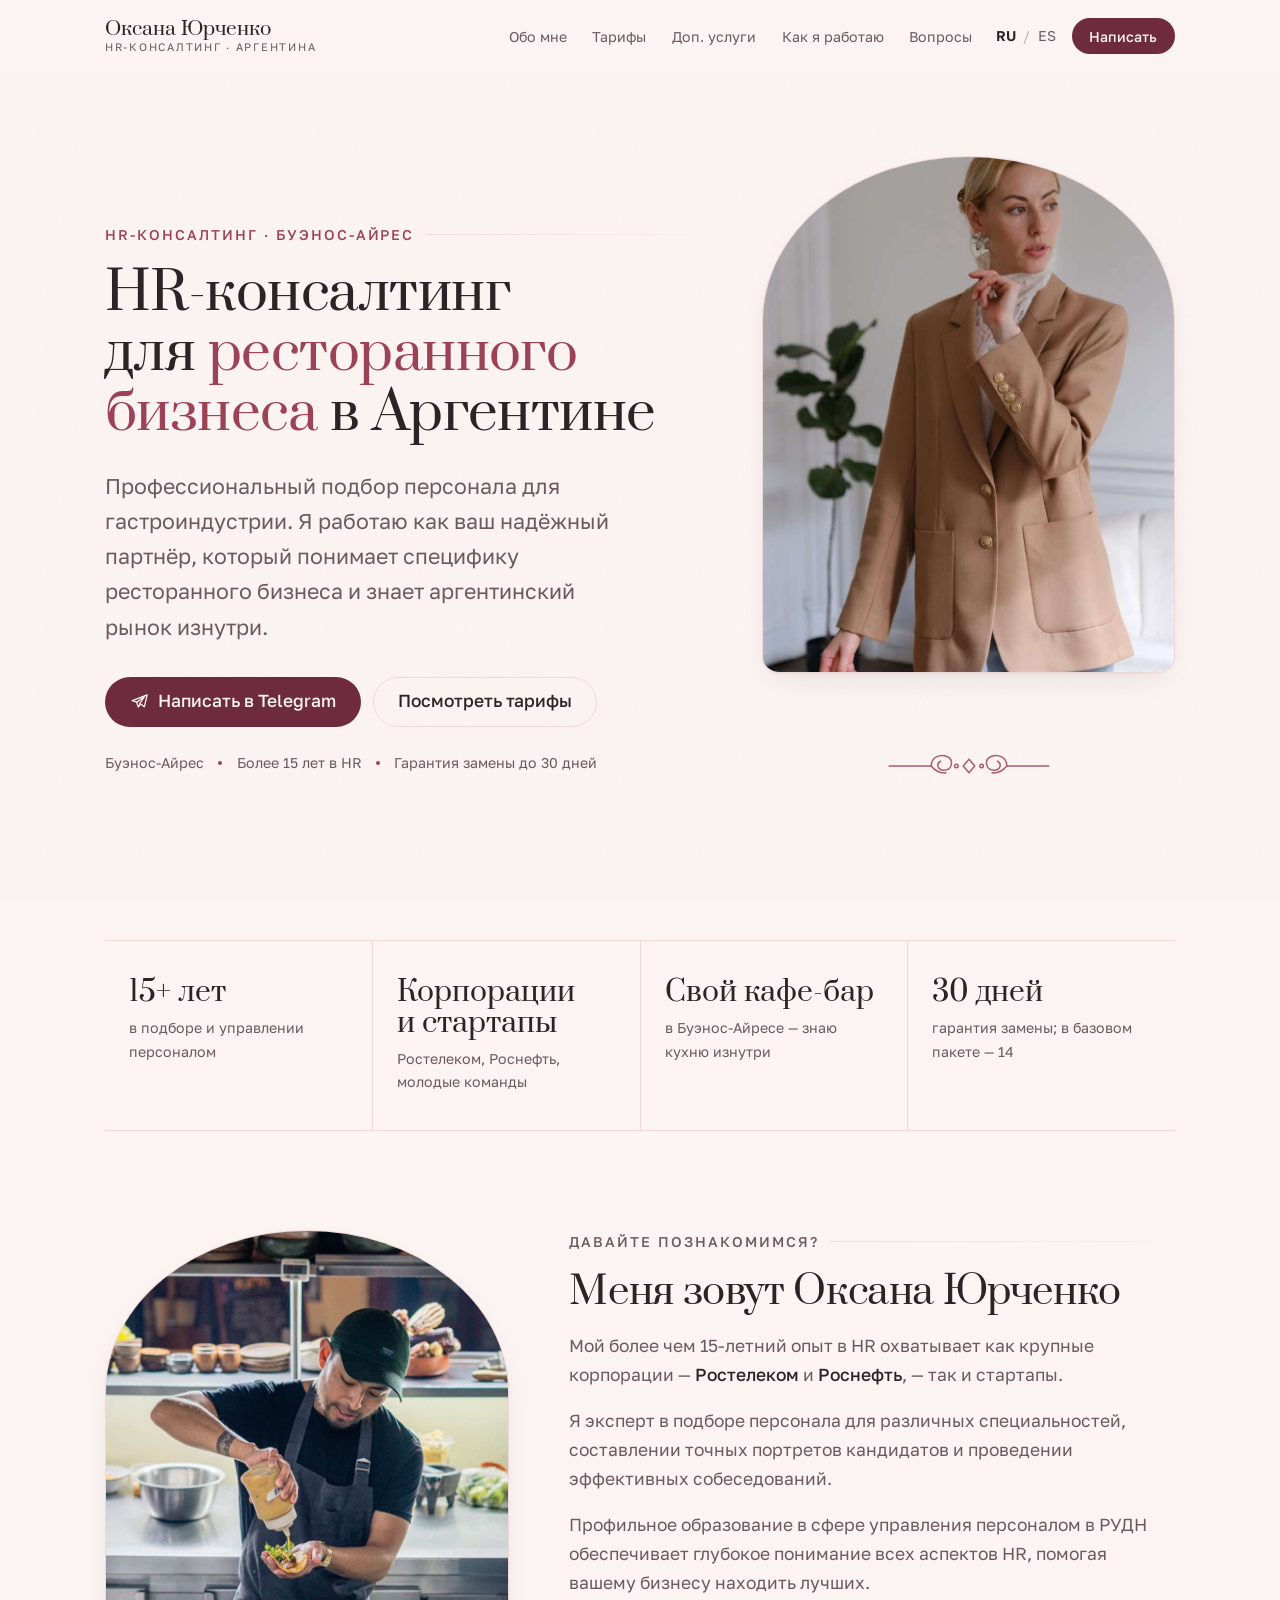
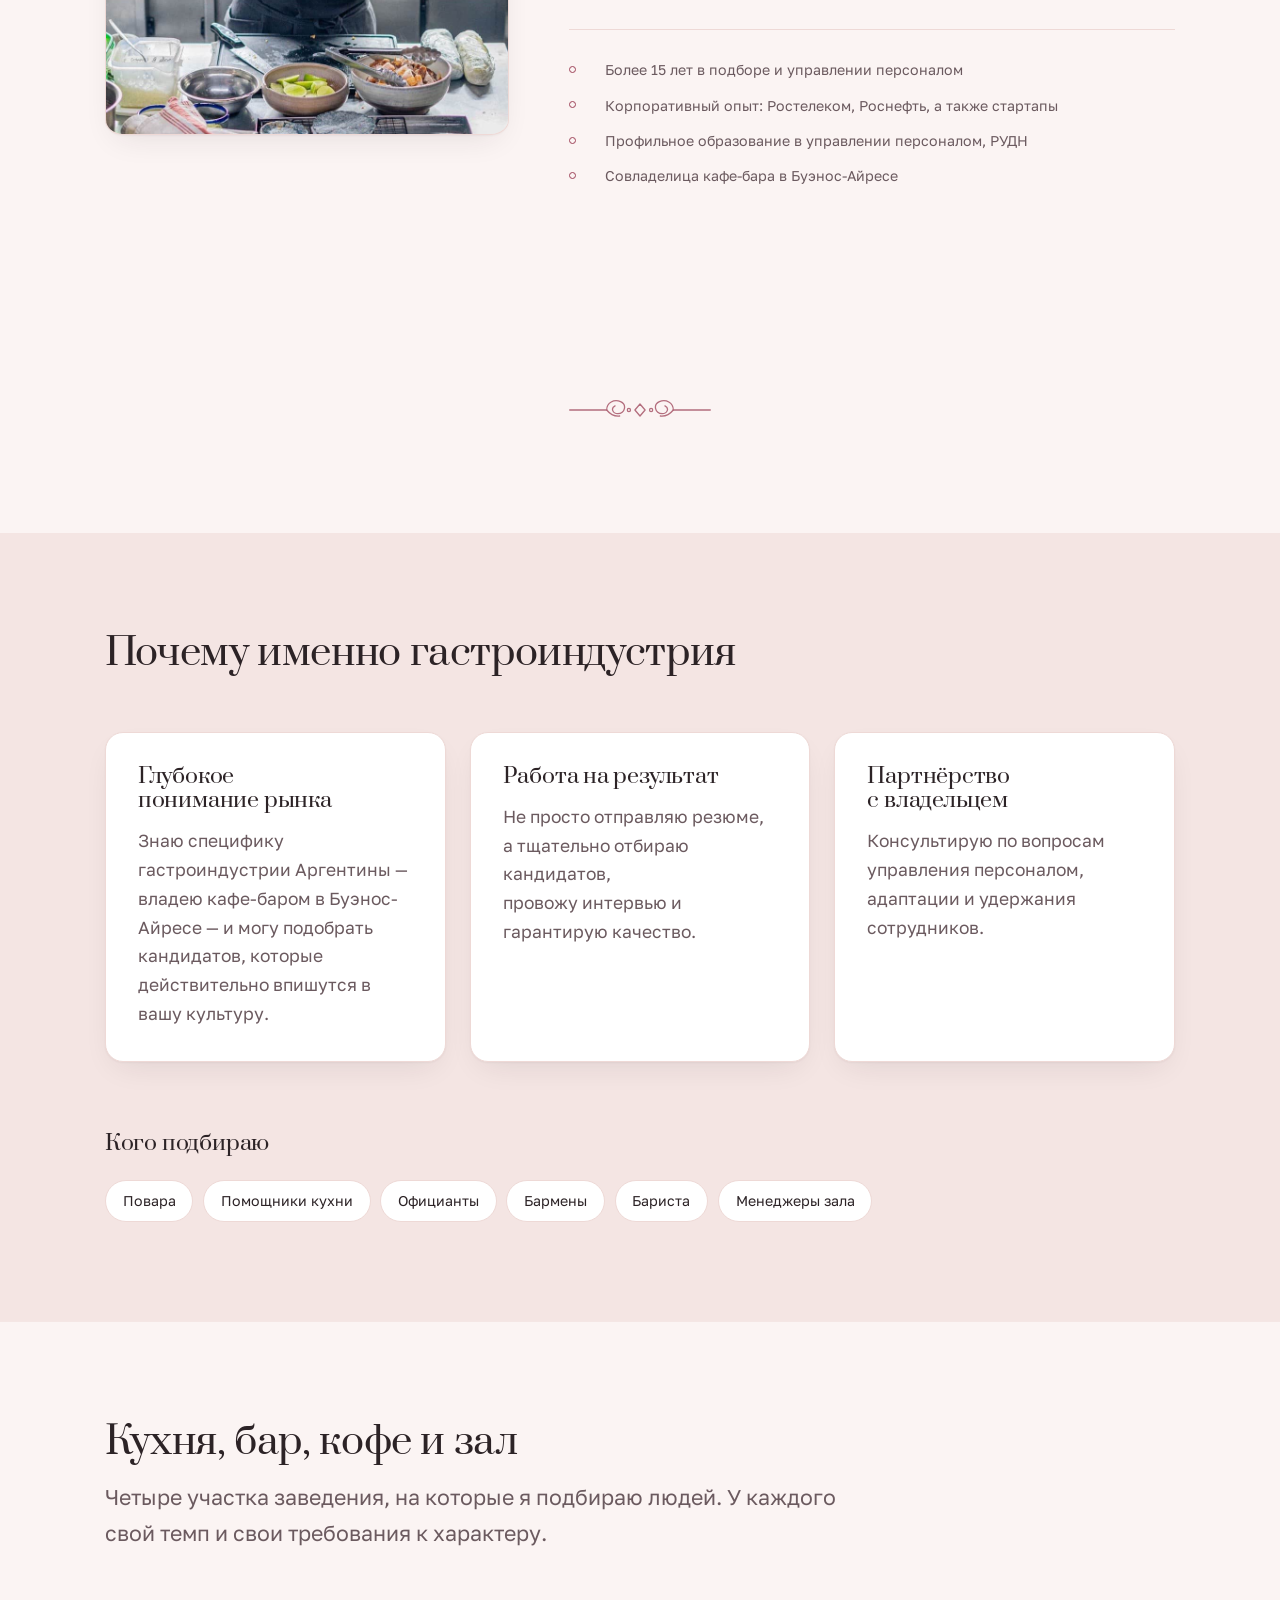
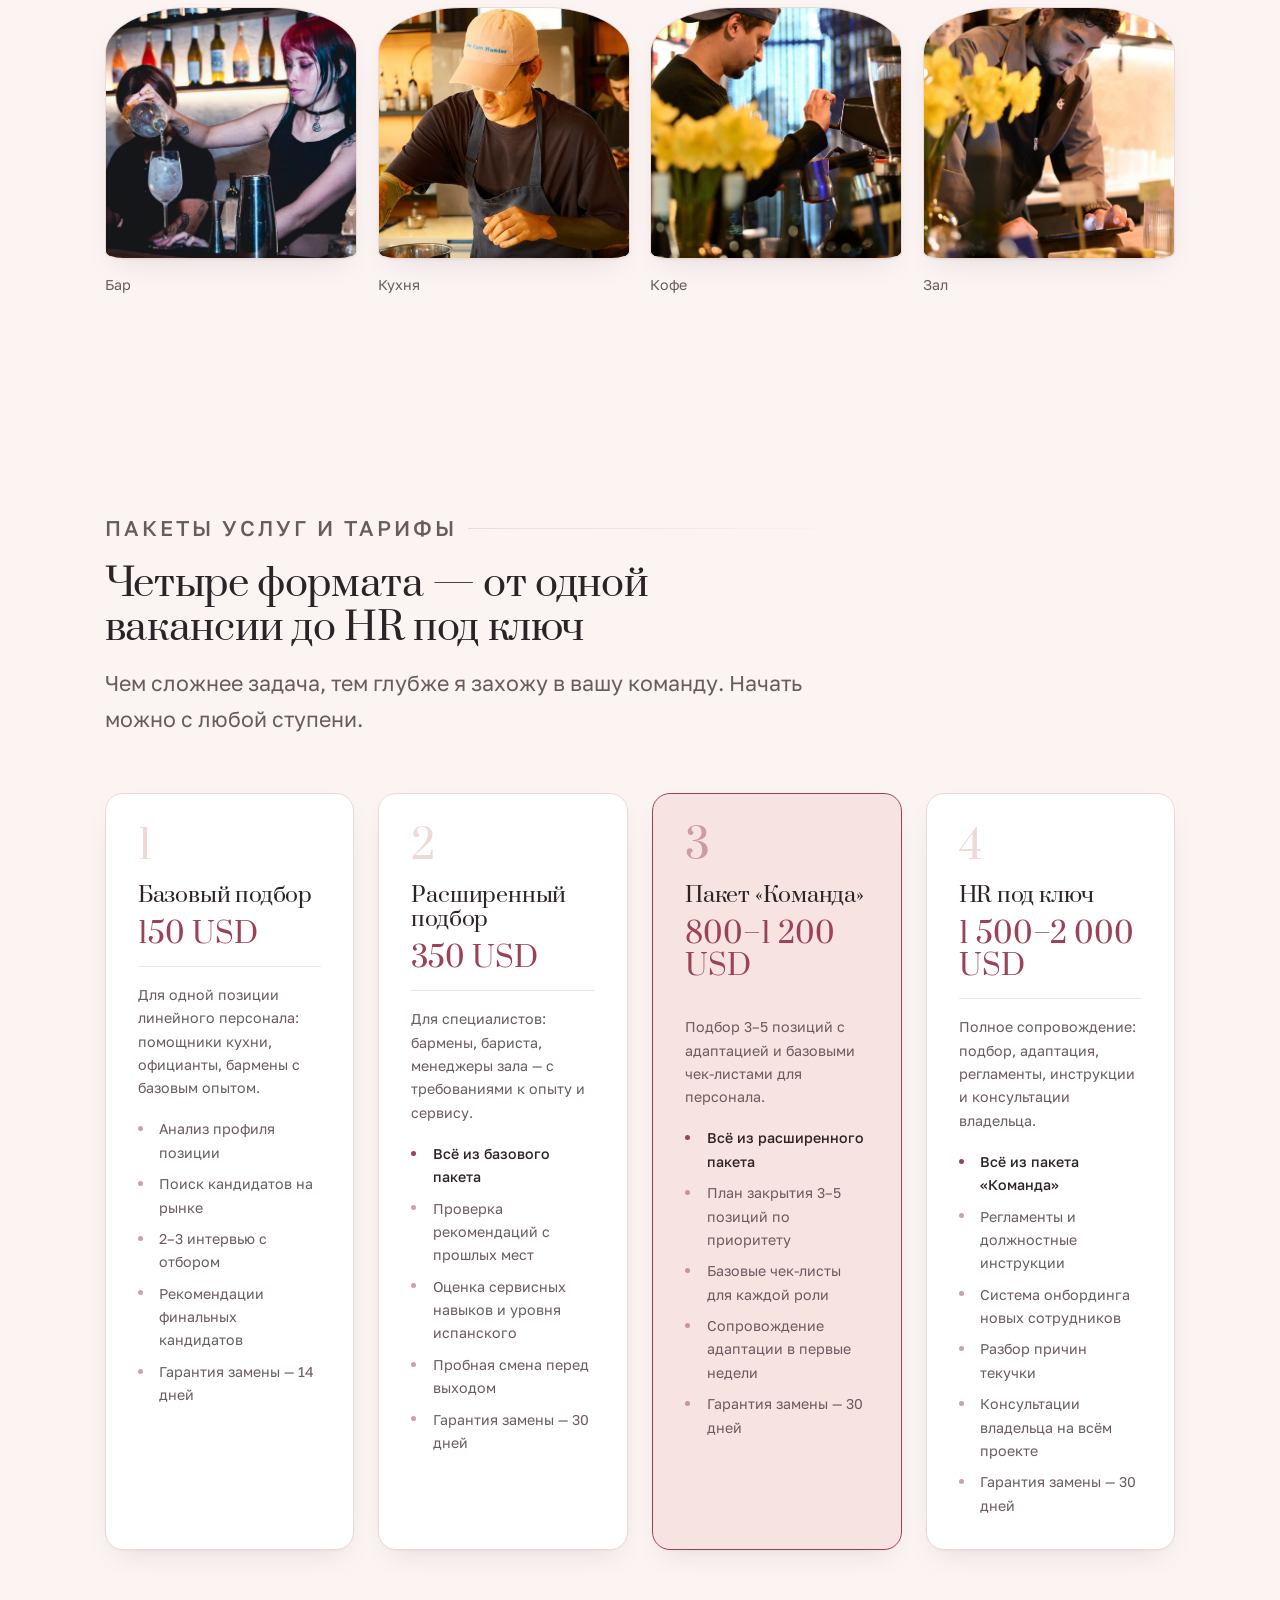
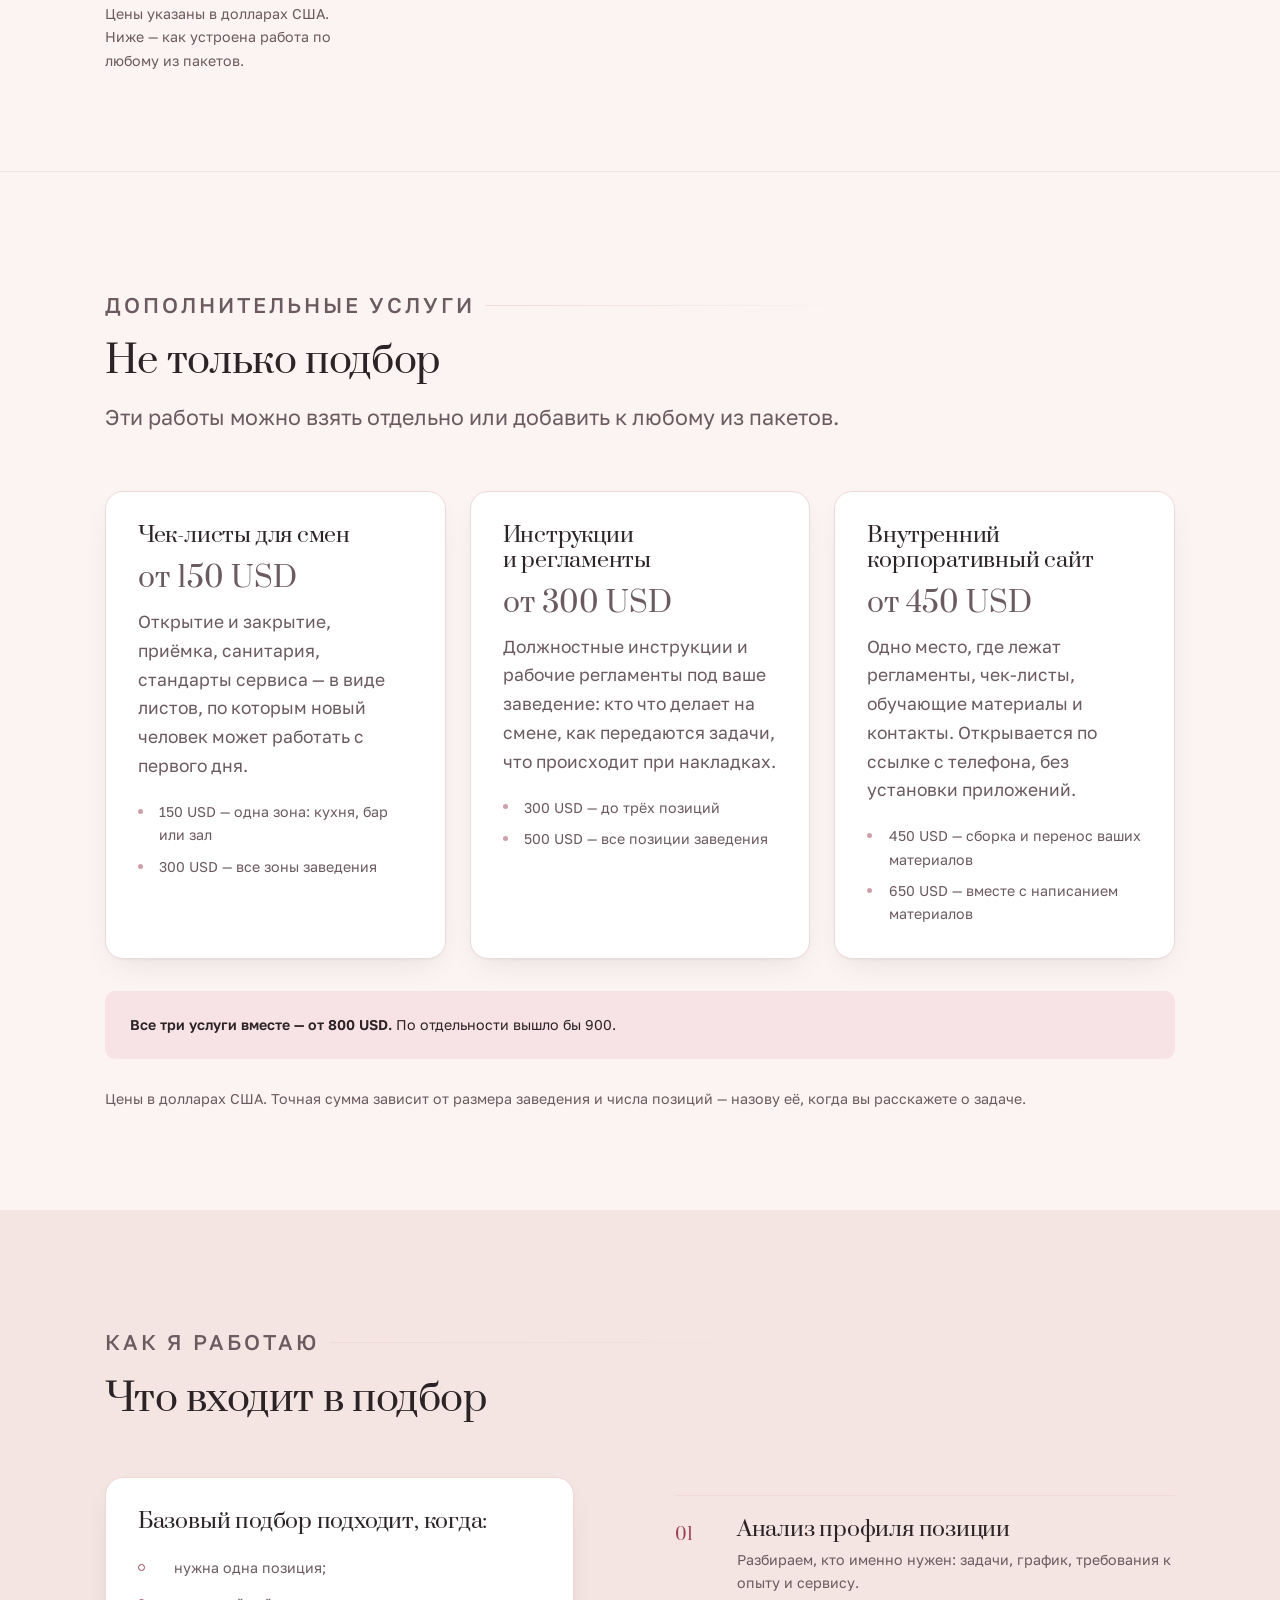
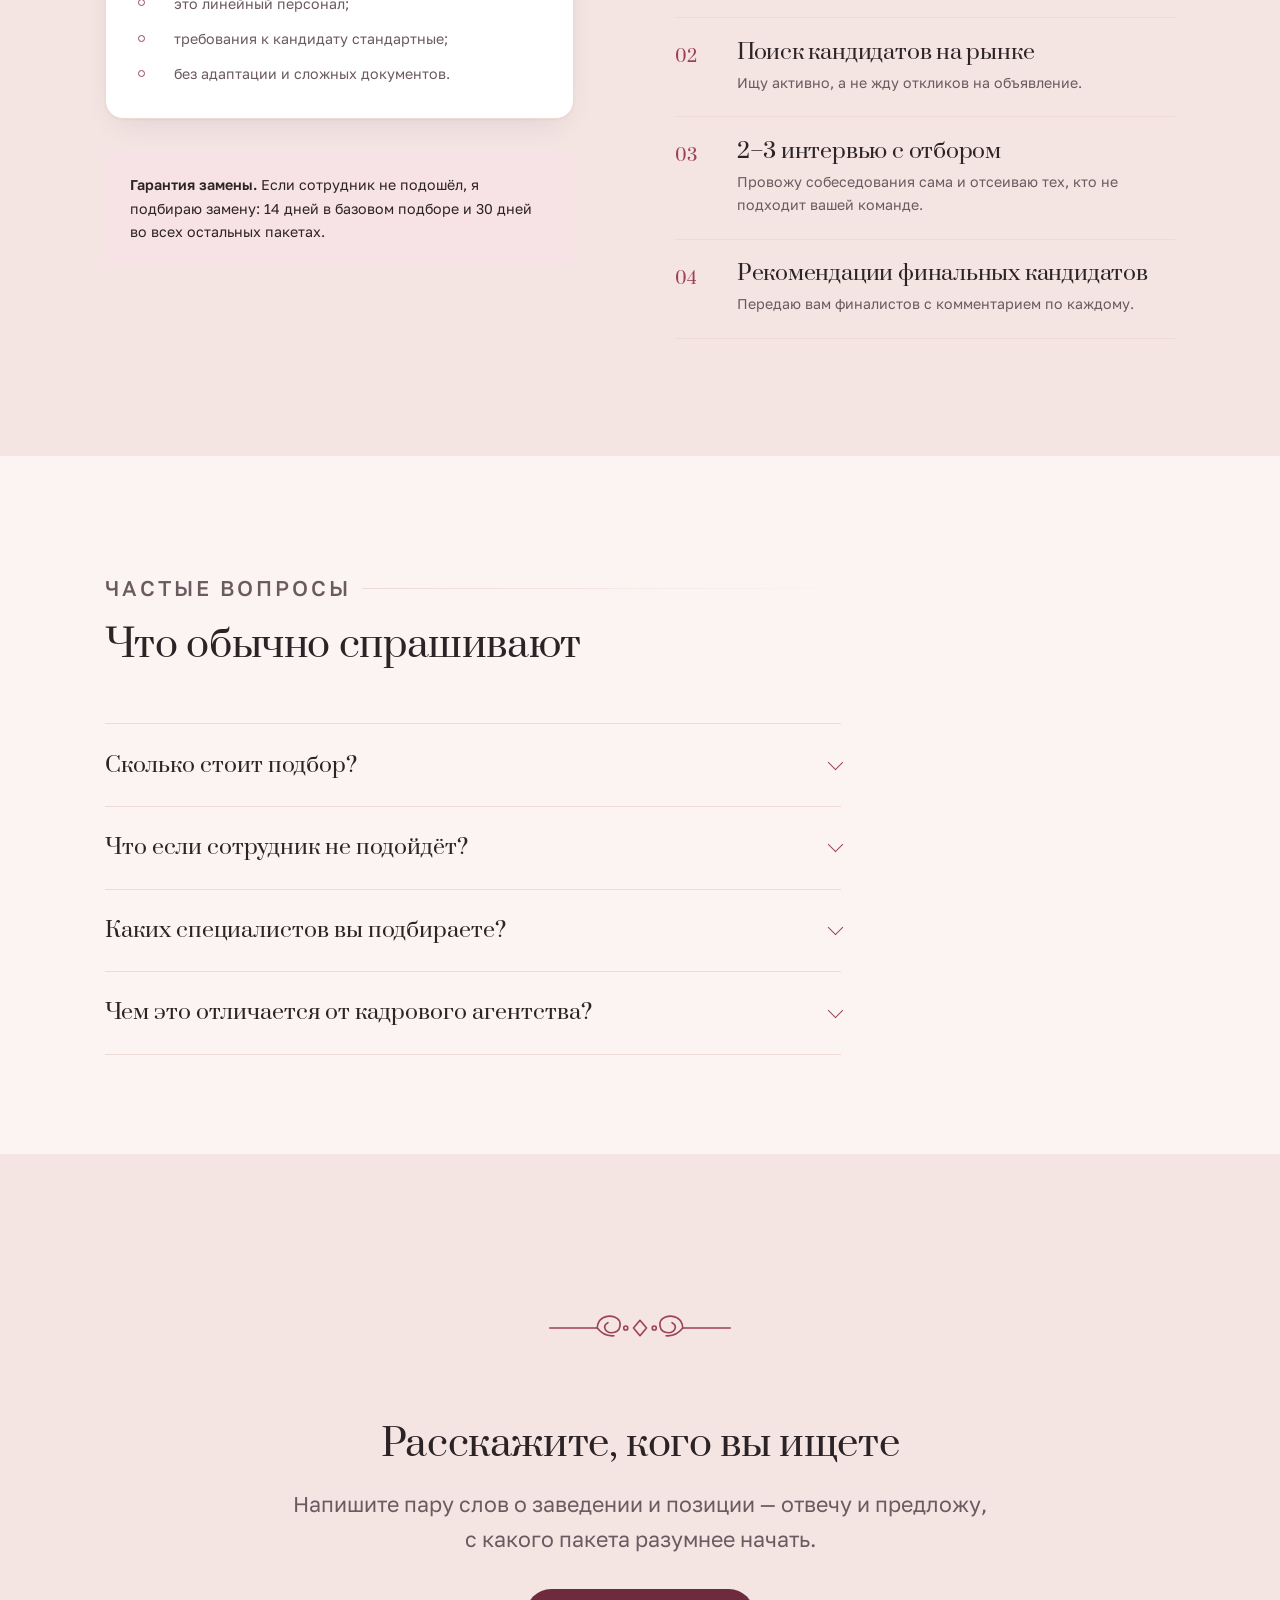
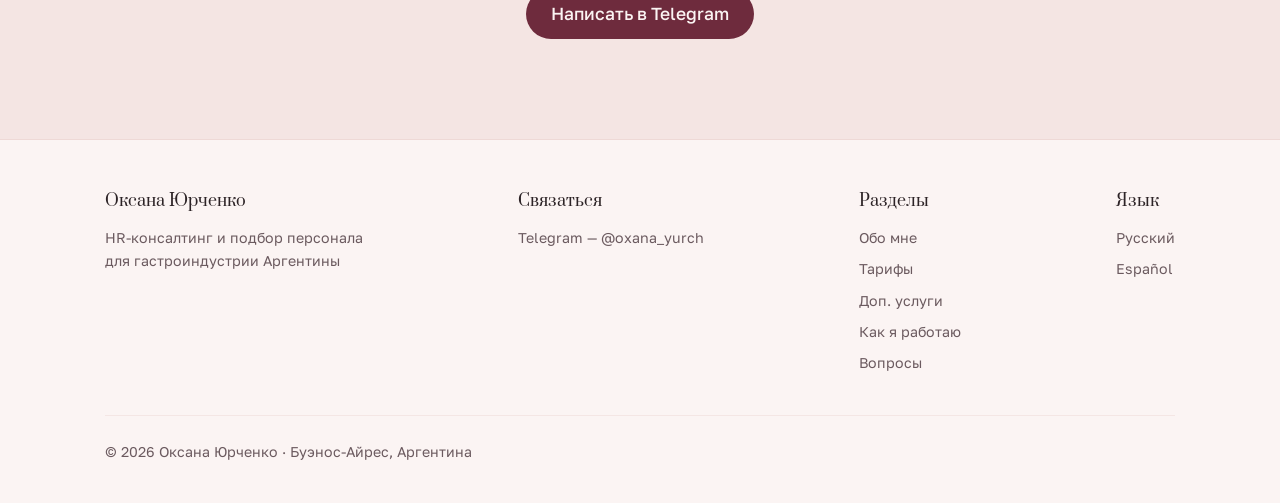
==== index.html @ 33584697 "Назначить цены на доп. услуги и развести сроки гарантии Цены на дополнительные услуги предложены по " ====
<!doctype html>
<html lang="ru">
<head>
<meta charset="utf-8">
<meta name="viewport" content="width=device-width, initial-scale=1">
<title>Оксана Юрченко — HR-консалтинг для ресторанного бизнеса в Аргентине</title>
<meta name="description" content="Подбор поваров, барменов, бариста, официантов и менеджеров зала для баров, кофеен и ресторанов Аргентины. Более 15 лет в HR, гарантия замены до 30 дней.">

<!--
  Единственный канал связи на странице — Telegram @oxana_yurch.
  Если появится WhatsApp или почта, добавлять их нужно в оба файла:
  index.html и es/index.html.
-->

<link rel="canonical" href="https://oxana-arg.github.io/sitebar/">
<link rel="alternate" hreflang="ru" href="https://oxana-arg.github.io/sitebar/">
<link rel="alternate" hreflang="es" href="https://oxana-arg.github.io/sitebar/es/">
<link rel="alternate" hreflang="x-default" href="https://oxana-arg.github.io/sitebar/">

<meta property="og:type" content="website">
<meta property="og:locale" content="ru_RU">
<meta property="og:title" content="Оксана Юрченко — HR-консалтинг для ресторанного бизнеса в Аргентине">
<meta property="og:description" content="Подбор персонала для баров, кофеен и ресторанов Аргентины. Более 15 лет в HR, гарантия замены до 30 дней.">
<meta property="og:url" content="https://oxana-arg.github.io/sitebar/">
<meta property="og:image" content="https://oxana-arg.github.io/sitebar/assets/img/og-cover.svg">
<meta name="twitter:card" content="summary_large_image">

<link rel="icon" href="assets/img/favicon.svg" type="image/svg+xml">
<link rel="preload" href="assets/fonts/prata-cyrillic.woff2" as="font" type="font/woff2" crossorigin>
<link rel="preload" href="assets/fonts/golos-text-cyrillic.woff2" as="font" type="font/woff2" crossorigin>
<link rel="stylesheet" href="assets/css/styles.css">

<script type="application/ld+json">
{
  "@context": "https://schema.org",
  "@type": "ProfessionalService",
  "name": "Оксана Юрченко — HR-консалтинг для гастроиндустрии",
  "description": "Подбор персонала и HR-консалтинг для баров, кофеен и ресторанов в Аргентине.",
  "areaServed": "AR",
  "url": "https://oxana-arg.github.io/sitebar/",
  "founder": {
    "@type": "Person",
    "name": "Оксана Юрченко",
    "jobTitle": "HR-консультант, рекрутер в гастроиндустрии",
    "alumniOf": "Российский университет дружбы народов (РУДН)"
  }
}
</script>
</head>
<body>

<a class="skip-link" href="#main">К содержимому</a>

<!-- Фирменный росчерк в духе филетеадо портеньо: рисуется один раз, дальше повторяется через <use>. -->
<svg width="0" height="0" style="position:absolute" aria-hidden="true" focusable="false">
  <symbol id="orn" viewBox="0 0 160 34">
    <g id="orn-half">
      <path d="M4 17h40"/>
      <path d="M44 17c0-8 8-12 15-9s5 13-3 13c-5.5 0-8-6-3-8.5"/>
      <path d="M44 17c4 5 9 7 14 6.5"/>
      <circle class="orn__dot" cx="68" cy="17" r="1.7"/>
    </g>
    <path d="M80 10.5 85.5 17 80 23.5 74.5 17Z"/>
    <use href="#orn-half" transform="translate(160,0) scale(-1,1)"/>
  </symbol>
</svg>

<header class="header" id="top">
  <div class="wrap header__inner">
    <a class="brand" href="#top">
      <span class="brand__name">Оксана Юрченко</span>
      <span class="brand__role">HR-консалтинг · Аргентина</span>
    </a>

    <nav class="nav" id="nav" aria-label="Основная навигация">
      <ul>
        <li><a href="#about">Обо мне</a></li>
        <li><a href="#pricing">Тарифы</a></li>
        <li><a href="#extras">Доп. услуги</a></li>
        <li><a href="#process">Как я работаю</a></li>
        <li><a href="#faq">Вопросы</a></li>
      </ul>
    </nav>

    <div class="header__aside">
      <p class="lang">
        <span aria-current="true">RU</span>
        <span class="lang__sep" aria-hidden="true">/</span>
        <a href="es/" hreflang="es" lang="es">ES</a>
      </p>
      <a class="btn btn--primary btn--small" href="#contact">Написать</a>
      <button class="burger" type="button" id="burger" aria-expanded="false" aria-controls="nav">
        <span></span><span></span><span></span>
        <span class="visually-hidden">Меню</span>
      </button>
    </div>
  </div>
</header>

<main id="main">

  <!-- ------------------------------------------------------ Первый экран -->
  <section class="hero">
    <div class="wrap hero__grid">
      <div class="hero__text">
        <p class="eyebrow">HR-консалтинг · Буэнос-Айрес</p>
        <h1 class="hero__title">HR-консалтинг для <em>ресторанного бизнеса</em> в Аргентине</h1>
        <p class="hero__lede">
          Профессиональный подбор персонала для гастроиндустрии. Я работаю как ваш надёжный
          партнёр, который понимает специфику ресторанного бизнеса и знает аргентинский
          рынок изнутри.
        </p>
        <div class="btn-row">
          <a class="btn btn--primary" href="https://t.me/oxana_yurch">
            <svg viewBox="0 0 24 24" fill="none" stroke="currentColor" stroke-width="1.6" stroke-linecap="round" stroke-linejoin="round" aria-hidden="true">
              <path d="M21.5 3.5 2.8 10.9l5.6 1.9 2 6 2.9-3.7 4.6 3.4 3.6-15Z"/>
              <path d="m8.4 12.8 10-7.6-6.6 9.9"/>
            </svg>
            Написать в Telegram
          </a>
          <a class="btn btn--outline" href="#pricing">Посмотреть тарифы</a>
        </div>
        <p class="hero__note">
          <span>Буэнос-Айрес</span>
          <span class="dot" aria-hidden="true"></span>
          <span>Более 15 лет в HR</span>
          <span class="dot" aria-hidden="true"></span>
          <span>Гарантия замены до 30 дней</span>
        </p>
      </div>

      <div class="hero__figure">
        <figure class="arch">
          <img src="assets/img/oksana.jpg" data-fallback="assets/img/oksana.svg"
               width="900" height="1125" loading="eager"
               alt="Оксана Юрченко в бежевом жакете">
        </figure>
        <svg class="orn hero__orn" aria-hidden="true" focusable="false"><use href="#orn"/></svg>
      </div>
    </div>
  </section>

  <!-- ------------------------------------------------------------- Факты -->
  <div class="wrap">
    <ul class="facts reveal">
      <li class="fact">
        <p class="fact__value">15+ лет</p>
        <p class="fact__label">в подборе и управлении персоналом</p>
      </li>
      <li class="fact">
        <p class="fact__value">Корпорации<br>и стартапы</p>
        <p class="fact__label">Ростелеком, Роснефть, молодые команды</p>
      </li>
      <li class="fact">
        <p class="fact__value">Свой кафе-бар</p>
        <p class="fact__label">в Буэнос-Айресе — знаю кухню изнутри</p>
      </li>
      <li class="fact">
        <p class="fact__value">30 дней</p>
        <p class="fact__label">гарантия замены; в базовом пакете — 14</p>
      </li>
    </ul>
  </div>

  <!-- -------------------------------------------------------- Знакомство -->
  <section class="section" id="about">
    <div class="wrap about__grid">
      <div class="about__figure reveal">
        <figure class="arch">
          <img src="assets/img/kitchen-plating.jpg" data-fallback="assets/img/kitchen-plating.svg"
               width="900" height="1125" loading="lazy"
               alt="Повар собирает блюдо на кухне">
        </figure>
      </div>

      <div class="about__text reveal">
        <p class="eyebrow">Давайте познакомимся?</p>
        <h2>Меня зовут Оксана Юрченко</h2>
        <p>
          Мой более чем 15-летний опыт в HR охватывает как крупные корпорации —
          <strong>Ростелеком</strong> и <strong>Роснефть</strong>, — так и стартапы.
        </p>
        <p>
          Я эксперт в подборе персонала для различных специальностей, составлении точных
          портретов кандидатов и проведении эффективных собеседований.
        </p>
        <p>
          Профильное образование в сфере управления персоналом в РУДН обеспечивает глубокое
          понимание всех аспектов HR, помогая вашему бизнесу находить лучших.
        </p>

        <ul class="credentials">
          <li><span>Более 15 лет в подборе и управлении персоналом</span></li>
          <li><span>Корпоративный опыт: Ростелеком, Роснефть, а также стартапы</span></li>
          <li><span>Профильное образование в управлении персоналом, РУДН</span></li>
          <li><span>Совладелица кафе-бара в Буэнос-Айресе</span></li>
        </ul>
      </div>
    </div>
  </section>

  <div class="divider" aria-hidden="true">
    <svg class="orn"><use href="#orn"/></svg>
  </div>

  <!-- ------------------------------------------ Почему гастроиндустрия -->
  <section class="section section--tinted" id="why">
    <div class="wrap">
      <div class="section__head reveal">
        <h2>Почему именно гастроиндустрия</h2>
      </div>

      <div class="cards reveal">
        <article class="card">
          <h3>Глубокое понимание рынка</h3>
          <p>
            Знаю специфику гастроиндустрии Аргентины — владею кафе-баром в Буэнос-Айресе —
            и могу подобрать кандидатов, которые действительно впишутся в вашу культуру.
          </p>
        </article>

        <article class="card">
          <h3>Работа на результат</h3>
          <p>
            Не просто отправляю резюме, а тщательно отбираю кандидатов, провожу интервью
            и гарантирую качество.
          </p>
        </article>

        <article class="card">
          <h3>Партнёрство с владельцем</h3>
          <p>
            Консультирую по вопросам управления персоналом, адаптации и удержания
            сотрудников.
          </p>
        </article>
      </div>

      <div class="section__head reveal" style="margin-top: clamp(3rem, 2rem + 3vw, 4.5rem); margin-bottom: 1.5rem;">
        <h3>Кого подбираю</h3>
      </div>
      <ul class="tags reveal">
        <li>Повара</li>
        <li>Помощники кухни</li>
        <li>Официанты</li>
        <li>Бармены</li>
        <li>Бариста</li>
        <li>Менеджеры зала</li>
      </ul>
    </div>
  </section>

  <!-- --------------------------------------------------------- Фотополоса -->
  <section class="section section--bordered">
    <div class="wrap">
      <div class="section__head reveal">
        <h2>Кухня, бар, кофе и зал</h2>
        <p>Четыре участка заведения, на которые я подбираю людей. У каждого свой темп и свои требования к характеру.</p>
      </div>

      <div class="gallery reveal">
        <figure>
          <div class="arch arch--squat">
            <img src="assets/img/bar-duo.jpg" data-fallback="assets/img/bar-duo.svg"
                 width="1200" height="900" loading="lazy"
                 alt="Двое барменов готовят напиток за стойкой">
          </div>
          <figcaption>Бар</figcaption>
        </figure>
        <figure>
          <div class="arch arch--squat">
            <img src="assets/img/kitchen-line.jpg" data-fallback="assets/img/kitchen-line.svg"
                 width="900" height="1125" loading="lazy"
                 alt="Повар за работой на кухне">
          </div>
          <figcaption>Кухня</figcaption>
        </figure>
        <figure>
          <div class="arch arch--squat">
            <img src="assets/img/bar-duo2.jpg" data-fallback="assets/img/bar-duo2.svg"
                 width="900" height="900" loading="lazy"
                 alt="Бариста взбивает молоко у кофемашины">
          </div>
          <figcaption>Кофе</figcaption>
        </figure>
        <figure>
          <div class="arch arch--squat">
            <img src="assets/img/encargado.jpg" data-fallback="assets/img/encargado.svg"
                 width="900" height="900" loading="lazy"
                 alt="Менеджер зала работает с заказом на планшете">
          </div>
          <figcaption>Зал</figcaption>
        </figure>
      </div>
    </div>
  </section>

  <!-- ------------------------------------------------------------ Тарифы -->
  <section class="section" id="pricing">
    <div class="wrap">
      <div class="section__head reveal">
        <p class="eyebrow">Пакеты услуг и тарифы</p>
        <h2>Четыре формата — от одной вакансии до HR под ключ</h2>
        <p>Чем сложнее задача, тем глубже я захожу в вашу команду. Начать можно с любой ступени.</p>
      </div>

      <div class="tiers reveal">
        <article class="tier">
          <p class="tier__num">1</p>
          <h3 class="tier__name">Базовый подбор</h3>
          <p class="tier__price">150 USD</p>
          <p class="tier__for">
            Для одной позиции линейного персонала: помощники кухни, официанты, бармены
            с базовым опытом.
          </p>
          <ul class="tier__list">
            <li>Анализ профиля позиции</li>
            <li>Поиск кандидатов на рынке</li>
            <li>2–3 интервью с отбором</li>
            <li>Рекомендации финальных кандидатов</li>
            <li>Гарантия замены — 14 дней</li>
          </ul>
        </article>

        <article class="tier">
          <p class="tier__num">2</p>
          <h3 class="tier__name">Расширенный подбор</h3>
          <p class="tier__price">350 USD</p>
          <p class="tier__for">
            Для специалистов: бармены, бариста, менеджеры зала — с требованиями к опыту
            и сервису.
          </p>
          <ul class="tier__list">
            <li class="tier__base">Всё из базового пакета</li>
            <li>Проверка рекомендаций с прошлых мест</li>
            <li>Оценка сервисных навыков и уровня испанского</li>
            <li>Пробная смена перед выходом</li>
            <li>Гарантия замены — 30 дней</li>
          </ul>
        </article>

        <article class="tier tier--featured">
          <p class="tier__num">3</p>
          <h3 class="tier__name">Пакет «Команда»</h3>
          <p class="tier__price">800–1 200 USD</p>
          <p class="tier__for">
            Подбор 3–5 позиций с адаптацией и базовыми чек-листами для персонала.
          </p>
          <ul class="tier__list">
            <li class="tier__base">Всё из расширенного пакета</li>
            <li>План закрытия 3–5 позиций по приоритету</li>
            <li>Базовые чек-листы для каждой роли</li>
            <li>Сопровождение адаптации в первые недели</li>
            <li>Гарантия замены — 30 дней</li>
          </ul>
        </article>

        <article class="tier">
          <p class="tier__num">4</p>
          <h3 class="tier__name">HR под ключ</h3>
          <p class="tier__price">1 500–2 000 USD</p>
          <p class="tier__for">
            Полное сопровождение: подбор, адаптация, регламенты, инструкции и консультации
            владельца.
          </p>
          <ul class="tier__list">
            <li class="tier__base">Всё из пакета «Команда»</li>
            <li>Регламенты и должностные инструкции</li>
            <li>Система онбординга новых сотрудников</li>
            <li>Разбор причин текучки</li>
            <li>Консультации владельца на всём проекте</li>
            <li>Гарантия замены — 30 дней</li>
          </ul>
        </article>

      <p class="tiers-note">
        Цены указаны в долларах США. Ниже — как устроена работа по любому из пакетов.
      </p>
    </div>
  </section>

  <!-- ------------------------------------------------------- Доп. услуги -->
  <section class="section section--bordered" id="extras">
    <div class="wrap">
      <div class="section__head reveal">
        <p class="eyebrow">Дополнительные услуги</p>
        <h2>Не только подбор</h2>
        <p>Эти работы можно взять отдельно или добавить к любому из пакетов.</p>
      </div>

      <div class="cards reveal">
        <article class="card">
          <h3>Чек-листы для смен</h3>
          <p class="tier__price">от 150 USD</p>
          <p>
            Открытие и закрытие, приёмка, санитария, стандарты сервиса — в виде листов,
            по которым новый человек может работать с первого дня.
          </p>
          <ul class="tier__list">
            <li>150 USD — одна зона: кухня, бар или зал</li>
            <li>300 USD — все зоны заведения</li>
          </ul>
        </article>

        <article class="card">
          <h3>Инструкции и регламенты</h3>
          <p class="tier__price">от 300 USD</p>
          <p>
            Должностные инструкции и рабочие регламенты под ваше заведение: кто что
            делает на смене, как передаются задачи, что происходит при накладках.
          </p>
          <ul class="tier__list">
            <li>300 USD — до трёх позиций</li>
            <li>500 USD — все позиции заведения</li>
          </ul>
        </article>

        <article class="card">
          <h3>Внутренний корпоративный сайт</h3>
          <p class="tier__price">от 450 USD</p>
          <p>
            Одно место, где лежат регламенты, чек-листы, обучающие материалы и контакты.
            Открывается по ссылке с телефона, без установки приложений.
          </p>
          <ul class="tier__list">
            <li>450 USD — сборка и перенос ваших материалов</li>
            <li>650 USD — вместе с написанием материалов</li>
          </ul>
        </article>
      </div>

      <p class="guarantee">
        <strong>Все три услуги вместе — от 800 USD.</strong> По отдельности вышло бы 900.
      </p>

      <p class="tiers-note">
        Цены в долларах США. Точная сумма зависит от размера заведения и числа позиций —
        назову её, когда вы расскажете о задаче.
      </p>
    </div>
  </section>

  <!-- ----------------------------------------------------------- Процесс -->
  <section class="section section--tinted" id="process">
    <div class="wrap">
      <div class="section__head reveal">
        <p class="eyebrow">Как я работаю</p>
        <h2>Что входит в подбор</h2>
      </div>

      <div class="process__grid">
        <div class="reveal">
          <article class="card">
            <h3>Базовый подбор подходит, когда:</h3>
            <ul class="credentials" style="margin-top:.5rem; padding-top:0; border-top:0;">
              <li><span>нужна одна позиция;</span></li>
              <li><span>это линейный персонал;</span></li>
              <li><span>требования к кандидату стандартные;</span></li>
              <li><span>без адаптации и сложных документов.</span></li>
            </ul>
          </article>

          <p class="guarantee">
            <strong>Гарантия замены.</strong> Если сотрудник не подошёл, я подбираю
            замену: 14 дней в базовом подборе и 30 дней во всех остальных пакетах.
          </p>
        </div>

        <ol class="steps reveal">
          <li class="step">
            <div>
              <h3>Анализ профиля позиции</h3>
              <p>Разбираем, кто именно нужен: задачи, график, требования к опыту и сервису.</p>
            </div>
          </li>
          <li class="step">
            <div>
              <h3>Поиск кандидатов на рынке</h3>
              <p>Ищу активно, а не жду откликов на объявление.</p>
            </div>
          </li>
          <li class="step">
            <div>
              <h3>2–3 интервью с отбором</h3>
              <p>Провожу собеседования сама и отсеиваю тех, кто не подходит вашей команде.</p>
            </div>
          </li>
          <li class="step">
            <div>
              <h3>Рекомендации финальных кандидатов</h3>
              <p>Передаю вам финалистов с комментарием по каждому.</p>
            </div>
          </li>
        </ol>
      </div>
    </div>
  </section>

  <!-- -------------------------------------------------------------- FAQ -->
  <section class="section" id="faq">
    <div class="wrap">
      <div class="section__head reveal">
        <p class="eyebrow">Частые вопросы</p>
        <h2>Что обычно спрашивают</h2>
      </div>

      <div class="faq reveal">
        <details>
          <summary>Сколько стоит подбор?</summary>
          <p>
            От 150 USD за одну линейную позицию до 1 500–2 000 USD за HR под ключ.
            Все четыре пакета с ценами — в разделе «Тарифы».
          </p>
        </details>
        <details>
          <summary>Что если сотрудник не подойдёт?</summary>
          <p>
            Действует гарантия замены: 14 дней в базовом подборе и 30 дней в остальных
            пакетах. В эти сроки я подбираю другого кандидата.
          </p>
        </details>
        <details>
          <summary>Каких специалистов вы подбираете?</summary>
          <p>
            Поваров, помощников кухни, официантов, барменов, бариста и менеджеров зала —
            от линейных позиций с базовым опытом до специалистов с требованиями к сервису.
          </p>
        </details>
        <details>
          <summary>Чем это отличается от кадрового агентства?</summary>
          <p>
            Я не пересылаю резюме потоком. Сама провожу интервью, отбираю кандидатов под
            культуру конкретного заведения и остаюсь на связи с владельцем по вопросам
            адаптации и удержания сотрудников.
          </p>
        </details>
      </div>
    </div>
  </section>

  <!-- --------------------------------------------------- Финальный призыв -->
  <section class="section section--tinted" id="contact">
    <div class="wrap">
      <div class="cta__box reveal">
        <svg class="orn orn--lg" aria-hidden="true" focusable="false"><use href="#orn"/></svg>
        <h2>Расскажите, кого вы ищете</h2>
        <p>
          Напишите пару слов о заведении и позиции — отвечу и предложу, с какого пакета
          разумнее начать.
        </p>
        <div class="btn-row">
          <a class="btn btn--primary" href="https://t.me/oxana_yurch">Написать в Telegram</a>
        </div>
      </div>
    </div>
  </section>

</main>

<footer class="footer">
  <div class="wrap">
    <div class="footer__grid">
      <div>
        <p class="footer__title">Оксана Юрченко</p>
        <p>HR-консалтинг и подбор персонала<br>для гастроиндустрии Аргентины</p>
      </div>

      <div>
        <p class="footer__title">Связаться</p>
        <ul>
          <li><a href="https://t.me/oxana_yurch">Telegram — @oxana_yurch</a></li>
        </ul>
      </div>

      <div>
        <p class="footer__title">Разделы</p>
        <ul>
          <li><a href="#about">Обо мне</a></li>
          <li><a href="#pricing">Тарифы</a></li>
          <li><a href="#extras">Доп. услуги</a></li>
          <li><a href="#process">Как я работаю</a></li>
          <li><a href="#faq">Вопросы</a></li>
        </ul>
      </div>

      <div>
        <p class="footer__title">Язык</p>
        <ul>
          <li><span>Русский</span></li>
          <li><a href="es/" hreflang="es" lang="es">Español</a></li>
        </ul>
      </div>
    </div>

    <p class="footer__legal">
      © <span data-year>2026</span> Оксана Юрченко · Буэнос-Айрес, Аргентина
    </p>
  </div>
</footer>

<script src="assets/js/main.js" defer></script>
</body>
</html>
---- assets/css/styles.css ----
/* ==========================================================================
   Оксана Юрченко — HR-консалтинг для гастроиндустрии
   Дизайн-система: пудрово-винная пастель, арочные рамки, филетеадо-росчерк.

   Все цвета — в CSS-переменных ниже. Чтобы поменять оттенок, достаточно
   исправить одно значение: оно подхватится по всей странице.
   ========================================================================== */

/* --------------------------------------------------------------------------
   0. Шрифты — лежат в репозитории, внешних запросов нет.
      Prata и Golos Text распространяются по SIL Open Font License 1.1,
      тексты лицензий — в assets/fonts/. Golos Text вариативный: один файл
      на все начертания от 400 до 600.
   -------------------------------------------------------------------------- */

@font-face {
  font-family: 'Golos Text'; font-style: normal; font-weight: 400 600; font-display: swap;
  src: url('../fonts/golos-text-latin.woff2') format('woff2');
  unicode-range: U+0000-00FF, U+0131, U+0152-0153, U+02BB-02BC, U+02C6, U+02DA, U+02DC, U+0304, U+0308, U+0329, U+2000-206F, U+20AC, U+2122, U+2191, U+2193, U+2212, U+2215, U+FEFF, U+FFFD;
}
@font-face {
  font-family: 'Golos Text'; font-style: normal; font-weight: 400 600; font-display: swap;
  src: url('../fonts/golos-text-latin-ext.woff2') format('woff2');
  unicode-range: U+0100-02BA, U+02BD-02C5, U+02C7-02CC, U+02CE-02D7, U+02DD-02FF, U+0304, U+0308, U+0329, U+1D00-1DBF, U+1E00-1E9F, U+1EF2-1EFF, U+2020, U+20A0-20AB, U+20AD-20C0, U+2113, U+2C60-2C7F, U+A720-A7FF;
}
@font-face {
  font-family: 'Golos Text'; font-style: normal; font-weight: 400 600; font-display: swap;
  src: url('../fonts/golos-text-cyrillic.woff2') format('woff2');
  unicode-range: U+0301, U+0400-045F, U+0490-0491, U+04B0-04B1, U+2116;
}
@font-face {
  font-family: 'Golos Text'; font-style: normal; font-weight: 400 600; font-display: swap;
  src: url('../fonts/golos-text-cyrillic-ext.woff2') format('woff2');
  unicode-range: U+0460-052F, U+1C80-1C8A, U+20B4, U+2DE0-2DFF, U+A640-A69F, U+FE2E-FE2F;
}

@font-face {
  font-family: 'Prata'; font-style: normal; font-weight: 400; font-display: swap;
  src: url('../fonts/prata-latin.woff2') format('woff2');
  unicode-range: U+0000-00FF, U+0131, U+0152-0153, U+02BB-02BC, U+02C6, U+02DA, U+02DC, U+0304, U+0308, U+0329, U+2000-206F, U+20AC, U+2122, U+2191, U+2193, U+2212, U+2215, U+FEFF, U+FFFD;
}
@font-face {
  font-family: 'Prata'; font-style: normal; font-weight: 400; font-display: swap;
  src: url('../fonts/prata-cyrillic.woff2') format('woff2');
  unicode-range: U+0301, U+0400-045F, U+0490-0491, U+04B0-04B1, U+2116;
}
@font-face {
  font-family: 'Prata'; font-style: normal; font-weight: 400; font-display: swap;
  src: url('../fonts/prata-cyrillic-ext.woff2') format('woff2');
  unicode-range: U+0460-052F, U+1C80-1C8A, U+20B4, U+2DE0-2DFF, U+A640-A69F, U+FE2E-FE2F;
}

/* --------------------------------------------------------------------------
   1. Палитра
   -------------------------------------------------------------------------- */

/* Пудрово-винная палитра. Два других варианта — песочно-шалфейный и
   лавандово-мятный — остались в истории git, в коммите ff6de48. */

:root {
  --bg:          #FBF4F3;  /* пудровый фон */
  --bg-2:        #F4E5E3;  /* фон чередующихся секций */
  --surface:     #FFFFFF;
  --tint:        #F7E4E0;  /* тёплая заливка */
  --border:      #EED9D6;
  --border-soft: #F4E6E4;

  --ink:         #2C2326;  /* тёплый почти-чёрный */
  --ink-2:       #6B5A5F;  /* вторичный текст */
  --ink-on-dark: #FBF4F3;

  --accent:      #9C4257;  /* приглушённое вино, для текста и линий */
  --accent-soft: #F7E2E6;
  --deep:        #6E2B3D;  /* основная кнопка */
  --deep-hover:  #853548;

  --shadow: 0 1px 2px rgba(44, 35, 38, .04), 0 12px 32px -12px rgba(44, 35, 38, .12);
  --shadow-lift: 0 2px 4px rgba(44, 35, 38, .05), 0 22px 48px -16px rgba(44, 35, 38, .20);
}

/* --------------------------------------------------------------------------
   2. Типографика и общие размеры
   -------------------------------------------------------------------------- */

:root {
  --font-display: "Prata", "Iowan Old Style", "Palatino Linotype", Georgia, serif;
  --font-body: "Golos Text", "Segoe UI", system-ui, -apple-system, "Helvetica Neue", Arial, sans-serif;

  --step--1: clamp(.82rem, .79rem + .12vw, .9rem);
  --step-0:  clamp(1rem, .96rem + .18vw, 1.09rem);
  --step-1:  clamp(1.15rem, 1.08rem + .32vw, 1.35rem);
  --step-2:  clamp(1.4rem, 1.26rem + .62vw, 1.8rem);
  --step-3:  clamp(1.75rem, 1.5rem + 1.1vw, 2.5rem);
  --step-4:  clamp(2.1rem, 1.62rem + 2.1vw, 3.5rem);

  --wrap: 1140px;
  --gutter: clamp(1.25rem, .9rem + 1.6vw, 2.5rem);
  --section-y: clamp(4rem, 3rem + 4vw, 7.5rem);
  --radius: 18px;
  --radius-sm: 10px;
  --arch: 50% 50% var(--radius) var(--radius) / 32% 32% 3% 3%;

  color-scheme: light;
}

/* --------------------------------------------------------------------------
   3. Сброс и база
   -------------------------------------------------------------------------- */

*, *::before, *::after { box-sizing: border-box; }

html { -webkit-text-size-adjust: 100%; scroll-behavior: smooth; }

body {
  margin: 0;
  background-color: var(--bg);
  color: var(--ink);
  font-family: var(--font-body);
  font-size: var(--step-0);
  line-height: 1.65;
  font-feature-settings: "kern", "liga";
  -webkit-font-smoothing: antialiased;
  overflow-wrap: break-word;
}

/* Едва заметное зерно, чтобы пастель не выглядела пластиковой. */
body::before {
  content: "";
  position: fixed;
  inset: 0;
  z-index: 0;
  pointer-events: none;
  opacity: .5;
  background-image: url("data:image/svg+xml,%3Csvg xmlns='http://www.w3.org/2000/svg' width='140' height='140'%3E%3Cfilter id='n'%3E%3CfeTurbulence type='fractalNoise' baseFrequency='.85' numOctaves='3'/%3E%3CfeColorMatrix type='saturate' values='0'/%3E%3C/filter%3E%3Crect width='140' height='140' filter='url(%23n)' opacity='.06'/%3E%3C/svg%3E");
}

body > * { position: relative; z-index: 1; }

img, svg { max-width: 100%; display: block; }
img { height: auto; }

h1, h2, h3, h4 {
  font-family: var(--font-display);
  font-weight: 400;
  line-height: 1.14;
  letter-spacing: -.01em;
  margin: 0;
  text-wrap: balance;
}

h1 { font-size: var(--step-4); }
h2 { font-size: var(--step-3); }
h3 { font-size: var(--step-1); }

p { margin: 0; text-wrap: pretty; }

a { color: var(--accent); text-underline-offset: .18em; text-decoration-thickness: 1px; }
a:hover { color: var(--ink); }

ul { margin: 0; padding: 0; list-style: none; }

:focus-visible {
  outline: 2px solid var(--accent);
  outline-offset: 3px;
  border-radius: 4px;
}

::selection { background: var(--tint); color: var(--ink); }

.visually-hidden {
  position: absolute; width: 1px; height: 1px;
  margin: -1px; padding: 0; border: 0;
  clip-path: inset(50%); overflow: hidden; white-space: nowrap;
}

.skip-link {
  position: absolute; left: 50%; top: 0;
  transform: translate(-50%, -120%);
  z-index: 100;
  padding: .7rem 1.2rem;
  background: var(--deep); color: var(--ink-on-dark);
  border-radius: 0 0 var(--radius-sm) var(--radius-sm);
  text-decoration: none; font-size: var(--step--1);
}
.skip-link:focus-visible { transform: translate(-50%, 0); color: var(--ink-on-dark); }

/* --------------------------------------------------------------------------
   4. Раскладка
   -------------------------------------------------------------------------- */

.wrap {
  width: 100%;
  max-width: var(--wrap);
  margin-inline: auto;
  padding-inline: var(--gutter);
}

.section { padding-block: var(--section-y); }

/* Липкая шапка не должна накрывать заголовок при переходе по якорю. */
[id] { scroll-margin-top: 92px; }
.section--tinted { background: var(--bg-2); }
.section--bordered { border-top: 1px solid var(--border-soft); }

.section__head { max-width: 46rem; margin-bottom: clamp(2.25rem, 1.6rem + 2.4vw, 3.75rem); }
.section__head p { margin-top: 1rem; color: var(--ink-2); font-size: var(--step-1); }

.eyebrow {
  display: flex;
  align-items: center;
  gap: .7rem;
  margin: 0 0 1.1rem;
  font-size: var(--step--1);
  font-weight: 500;
  letter-spacing: .14em;
  text-transform: uppercase;
  color: var(--accent);
}
.eyebrow::after {
  content: "";
  flex: 1;
  height: 1px;
  background: linear-gradient(to right, var(--border), transparent);
}

/* --------------------------------------------------------------------------
   5. Росчерк в духе филетеадо портеньо — фирменный элемент
   -------------------------------------------------------------------------- */

.orn {
  display: block;
  width: 100%;
  height: auto;
  fill: none;
  stroke: var(--accent);
  stroke-width: 1.4;
  stroke-linecap: round;
  stroke-linejoin: round;
}
.orn--sm { max-width: 92px; }
.orn--lg { max-width: 190px; }
.orn .orn__dot { fill: var(--accent); stroke: none; }

.divider {
  display: flex;
  justify-content: center;
  padding-block: clamp(2rem, 1.4rem + 2vw, 3.25rem);
}
.divider .orn { max-width: 148px; opacity: .75; }

/* --------------------------------------------------------------------------
   6. Кнопки
   -------------------------------------------------------------------------- */

.btn {
  display: inline-flex;
  align-items: center;
  gap: .55rem;
  padding: .85rem 1.5rem;
  border: 1px solid transparent;
  border-radius: 999px;
  font: inherit;
  font-weight: 500;
  line-height: 1.2;
  text-decoration: none;
  cursor: pointer;
  transition: background-color .2s ease, color .2s ease, border-color .2s ease, transform .2s ease;
}
.btn:hover { transform: translateY(-1px); }
.btn:active { transform: translateY(0); }
.btn svg { width: 1.1em; height: 1.1em; flex: none; }

.btn--primary { background: var(--deep); color: var(--ink-on-dark); }
.btn--primary:hover { background: var(--deep-hover); color: var(--ink-on-dark); }

.btn--outline { background: transparent; color: var(--ink); border-color: var(--border); }
.btn--outline:hover { background: var(--surface); color: var(--ink); border-color: var(--ink-2); }

.btn--small { padding: .55rem 1.05rem; font-size: var(--step--1); }

.btn-row {
  display: flex;
  flex-wrap: wrap;
  gap: .75rem;
  margin-top: 2rem;
}

/* --------------------------------------------------------------------------
   7. Шапка
   -------------------------------------------------------------------------- */

.header {
  position: sticky;
  top: 0;
  z-index: 50;
  background: color-mix(in srgb, var(--bg) 88%, transparent);
  backdrop-filter: blur(10px);
  border-bottom: 1px solid transparent;
  transition: border-color .25s ease, background-color .25s ease;
}
.header[data-scrolled="true"] {
  border-bottom-color: var(--border);
  background: color-mix(in srgb, var(--bg) 96%, transparent);
}

.header__inner {
  display: flex;
  align-items: center;
  gap: 1.5rem;
  min-height: 72px;
}

.brand {
  display: flex;
  flex-direction: column;
  text-decoration: none;
  color: var(--ink);
  line-height: 1.15;
  margin-right: auto;
}
.brand:hover { color: var(--ink); }
.brand__name { font-family: var(--font-display); font-size: 1.18rem; }
.brand__role {
  font-size: .68rem;
  letter-spacing: .16em;
  text-transform: uppercase;
  color: var(--ink-2);
}

.nav ul { display: flex; gap: 1.6rem; }
.nav a {
  color: var(--ink-2);
  text-decoration: none;
  font-size: var(--step--1);
  padding-block: .3rem;
  border-bottom: 1px solid transparent;
}
.nav a:hover { color: var(--ink); border-bottom-color: var(--accent); }

.header__aside { display: flex; align-items: center; gap: 1rem; }

.lang {
  display: flex;
  align-items: center;
  gap: .45rem;
  font-size: var(--step--1);
  color: var(--ink-2);
}
.lang a { color: var(--ink-2); text-decoration: none; }
.lang a:hover { color: var(--ink); }
.lang [aria-current="true"] { color: var(--ink); font-weight: 600; }
.lang__sep { opacity: .45; }

.burger {
  display: none;
  width: 42px; height: 42px;
  padding: 0;
  background: transparent;
  border: 1px solid var(--border);
  border-radius: 50%;
  cursor: pointer;
  color: var(--ink);
}
.burger span {
  display: block;
  width: 16px; height: 1.5px;
  margin: 3px auto;
  background: currentColor;
  transition: transform .25s ease, opacity .2s ease;
}
.burger[aria-expanded="true"] span:nth-child(1) { transform: translateY(4.5px) rotate(45deg); }
.burger[aria-expanded="true"] span:nth-child(2) { opacity: 0; }
.burger[aria-expanded="true"] span:nth-child(3) { transform: translateY(-4.5px) rotate(-45deg); }

/* --------------------------------------------------------------------------
   8. Первый экран
   -------------------------------------------------------------------------- */

.hero { padding-block: clamp(3rem, 2rem + 4vw, 6rem) var(--section-y); }

.hero__grid {
  display: grid;
  grid-template-columns: minmax(0, 1.18fr) minmax(0, .82fr);
  gap: clamp(2.5rem, 1.5rem + 3vw, 4.5rem);
  align-items: center;
}

.hero__title { margin-bottom: 1.5rem; }
.hero__title em {
  font-style: normal;
  color: var(--accent);
}

.hero__lede {
  max-width: 34rem;
  font-size: var(--step-1);
  color: var(--ink-2);
}

.hero__note {
  display: flex;
  flex-wrap: wrap;
  align-items: center;
  gap: .5rem .9rem;
  margin-top: 1.5rem;
  font-size: var(--step--1);
  color: var(--ink-2);
}
.hero__note .dot { width: 4px; height: 4px; border-radius: 50%; background: var(--accent); }

.hero__figure { position: relative; }
/* Росчерк стоит в потоке под аркой: поверх фотографии он читался
   как случайная линия. */
.hero__orn {
  width: 168px;
  margin: 1.15rem auto 0;
  opacity: .85;
}

/* Арочная рамка — отсылка к барному зеркалу и окну кофейни. */
.arch {
  position: relative;
  margin: 0;
  border-radius: var(--arch);
  overflow: hidden;
  background: var(--tint);
  border: 1px solid var(--border);
  box-shadow: var(--shadow);
}
.arch img { width: 100%; height: 100%; object-fit: cover; }
.arch--squat { border-radius: 34% 34% var(--radius) var(--radius) / 18% 18% 3% 3%; }

.hero__figure .arch,
.about__figure .arch { aspect-ratio: 4 / 5; }
.gallery .arch { aspect-ratio: 1 / 1; }

/* --------------------------------------------------------------------------
   9. Полоса фактов
   -------------------------------------------------------------------------- */

.facts {
  display: grid;
  grid-template-columns: repeat(4, minmax(0, 1fr));
  gap: 1px;
  background: var(--border);
  border-block: 1px solid var(--border);
}
.fact {
  background: var(--bg);
  padding: clamp(1.5rem, 1rem + 1.6vw, 2.25rem) clamp(1rem, .7rem + 1vw, 1.75rem);
}
.fact__value {
  font-family: var(--font-display);
  font-size: var(--step-2);
  line-height: 1.1;
  color: var(--ink);
}
.fact__label {
  margin-top: .5rem;
  font-size: var(--step--1);
  color: var(--ink-2);
}

/* --------------------------------------------------------------------------
   10. Карточки
   -------------------------------------------------------------------------- */

.cards {
  display: grid;
  grid-template-columns: repeat(auto-fit, minmax(260px, 1fr));
  gap: clamp(1rem, .7rem + 1vw, 1.75rem);
}

.card {
  display: flex;
  flex-direction: column;
  gap: .85rem;
  padding: clamp(1.5rem, 1.2rem + 1vw, 2.1rem);
  background: var(--surface);
  border: 1px solid var(--border);
  border-radius: var(--radius);
  box-shadow: var(--shadow);
}
.card p { color: var(--ink-2); }

/* --------------------------------------------------------------------------
   11. Знакомство
   -------------------------------------------------------------------------- */

.about__grid {
  display: grid;
  grid-template-columns: minmax(0, .8fr) minmax(0, 1.2fr);
  gap: clamp(2rem, 1.4rem + 3vw, 4.5rem);
  align-items: start;
}
.about__text > * + * { margin-top: 1.1rem; }
.about__text p { color: var(--ink-2); }
.about__text strong { color: var(--ink); font-weight: 500; }

.credentials {
  display: grid;
  gap: .75rem;
  margin-top: 2rem;
  padding-top: 1.75rem;
  border-top: 1px solid var(--border);
}
.credentials li {
  display: grid;
  grid-template-columns: 1.5rem 1fr;
  gap: .75rem;
  align-items: start;
  font-size: var(--step--1);
  color: var(--ink-2);
}
.credentials li::before {
  content: "";
  width: 7px; height: 7px;
  margin-top: .55em;
  border-radius: 50%;
  border: 1.5px solid var(--accent);
}

/* --------------------------------------------------------------------------
   12. Тарифы — лестница, поэтому нумерация осмысленна
   -------------------------------------------------------------------------- */

.tiers {
  display: grid;
  grid-template-columns: repeat(auto-fit, minmax(215px, 1fr));
  gap: clamp(1rem, .7rem + 1vw, 1.5rem);
}

.tier {
  display: flex;
  flex-direction: column;
  padding: clamp(1.5rem, 1.2rem + 1vw, 2rem);
  background: var(--surface);
  border: 1px solid var(--border);
  border-radius: var(--radius);
  box-shadow: var(--shadow);
  transition: box-shadow .25s ease, transform .25s ease;
}
.tier:hover { box-shadow: var(--shadow-lift); transform: translateY(-3px); }

.tier__num {
  font-family: var(--font-display);
  font-size: 2.5rem;
  line-height: 1;
  color: var(--border);
  margin-bottom: 1.1rem;
}
.tier__name { font-size: var(--step-1); }
.tier__price {
  margin-top: .6rem;
  font-family: var(--font-display);
  font-size: var(--step-2);
  color: var(--accent);
  line-height: 1.15;
}
.tier__for {
  margin-top: 1rem;
  padding-top: 1rem;
  border-top: 1px solid var(--border-soft);
  font-size: var(--step--1);
  color: var(--ink-2);
}

.tier__list {
  display: grid;
  gap: .5rem;
  margin-top: 1.1rem;
  font-size: var(--step--1);
  color: var(--ink-2);
}
.tier__list li {
  display: grid;
  grid-template-columns: .85rem 1fr;
  gap: .5rem;
  align-items: start;
}
.tier__list li::before {
  content: "";
  width: 5px; height: 5px;
  margin-top: .62em;
  border-radius: 50%;
  background: var(--accent);
  opacity: .5;
}
.tier__list .tier__base { color: var(--ink); font-weight: 500; }

/* Цены и списки переиспользуются в карточках доп. услуг. */
.card .tier__price { margin-top: 0; }
.card .tier__list { margin-top: .35rem; }
.tier__list .tier__base::before { opacity: 1; }

.tier--featured { background: var(--tint); border-color: var(--accent); }
.tier--featured .tier__num { color: color-mix(in srgb, var(--accent) 45%, transparent); }

.tiers-note {
  margin-top: 1.75rem;
  font-size: var(--step--1);
  color: var(--ink-2);
}

/* --------------------------------------------------------------------------
   13. Процесс — настоящая последовательность шагов
   -------------------------------------------------------------------------- */

.process__grid {
  display: grid;
  grid-template-columns: minmax(0, 1fr) minmax(0, 1.15fr);
  gap: clamp(2rem, 1.4rem + 3vw, 4.5rem);
  align-items: start;
}

.steps { counter-reset: step; display: grid; }
.step {
  counter-increment: step;
  display: grid;
  grid-template-columns: 2.6rem 1fr;
  gap: 1.25rem;
  padding-block: 1.4rem;
  border-top: 1px solid var(--border);
}
.step:last-child { border-bottom: 1px solid var(--border); }
.step::before {
  content: counter(step, decimal-leading-zero);
  font-family: var(--font-display);
  font-size: 1.05rem;
  color: var(--accent);
  padding-top: .15rem;
}
.step h3 { font-size: var(--step-1); margin-bottom: .35rem; }
.step p { color: var(--ink-2); font-size: var(--step--1); }

.guarantee {
  margin-top: 2rem;
  padding: 1.4rem 1.6rem;
  background: var(--accent-soft);
  border-radius: var(--radius-sm);
  font-size: var(--step--1);
}
.guarantee strong { font-weight: 600; }

/* --------------------------------------------------------------------------
   14. Кого подбираю
   -------------------------------------------------------------------------- */

.tags { display: flex; flex-wrap: wrap; gap: .6rem; }
.tags li {
  padding: .5rem 1.05rem;
  background: var(--surface);
  border: 1px solid var(--border);
  border-radius: 999px;
  font-size: var(--step--1);
}

/* --------------------------------------------------------------------------
   14a. Фотополоса «в паре за работой»
   -------------------------------------------------------------------------- */

.gallery {
  display: grid;
  grid-template-columns: repeat(4, minmax(0, 1fr));
  gap: clamp(.75rem, .5rem + 1vw, 1.5rem);
}
.gallery figure { margin: 0; }
.gallery figcaption {
  margin-top: .85rem;
  font-size: var(--step--1);
  color: var(--ink-2);
}

/* --------------------------------------------------------------------------
   15. FAQ
   -------------------------------------------------------------------------- */

.faq { max-width: 46rem; }
.faq details {
  border-top: 1px solid var(--border);
  padding-block: .35rem;
}
.faq details:last-of-type { border-bottom: 1px solid var(--border); }
.faq summary {
  display: flex;
  align-items: center;
  justify-content: space-between;
  gap: 1.5rem;
  padding-block: 1.1rem;
  font-size: var(--step-1);
  font-family: var(--font-display);
  cursor: pointer;
  list-style: none;
}
.faq summary::-webkit-details-marker { display: none; }
.faq summary::after {
  content: "";
  flex: none;
  width: 11px; height: 11px;
  border-right: 1.5px solid var(--accent);
  border-bottom: 1.5px solid var(--accent);
  transform: translateY(-3px) rotate(45deg);
  transition: transform .25s ease;
}
.faq details[open] summary::after { transform: translateY(2px) rotate(225deg); }
.faq details > p { padding-bottom: 1.3rem; color: var(--ink-2); max-width: 40rem; }

/* --------------------------------------------------------------------------
   16. Финальный призыв и подвал
   -------------------------------------------------------------------------- */

.cta__box {
  display: grid;
  gap: 1.25rem;
  justify-items: center;
  text-align: center;
  max-width: 44rem;
  margin-inline: auto;
}
.cta__box p { color: var(--ink-2); font-size: var(--step-1); }
.cta__box .btn-row { justify-content: center; margin-top: .75rem; }

.footer {
  padding-block: 3rem 2.5rem;
  border-top: 1px solid var(--border);
  font-size: var(--step--1);
  color: var(--ink-2);
}
.footer__grid {
  display: flex;
  flex-wrap: wrap;
  gap: 1.5rem 2.5rem;
  align-items: flex-start;
  justify-content: space-between;
}
.footer a { color: var(--ink-2); text-decoration: none; }
.footer a:hover { color: var(--ink); text-decoration: underline; }
.footer ul { display: grid; gap: .5rem; }
.footer__title {
  color: var(--ink);
  font-family: var(--font-display);
  font-size: 1rem;
  margin-bottom: .75rem;
}
.footer__legal { margin-top: 2.5rem; padding-top: 1.5rem; border-top: 1px solid var(--border-soft); }

/* Заглушка для ещё не присланных данных — заметна на странице, но не кричит. */
.todo {
  background: var(--accent-soft);
  border-bottom: 1px dashed var(--accent);
  padding: 0 .2em;
}

/* --------------------------------------------------------------------------
   17. Появление секций при скролле
   -------------------------------------------------------------------------- */

.reveal {
  opacity: 0;
  transform: translateY(18px);
  transition: opacity .7s cubic-bezier(.22, .61, .36, 1), transform .7s cubic-bezier(.22, .61, .36, 1);
}
.reveal.is-visible { opacity: 1; transform: none; }

/* --------------------------------------------------------------------------
   18. Адаптив
   -------------------------------------------------------------------------- */

@media (max-width: 960px) {
  .hero__grid,
  .about__grid,
  .process__grid { grid-template-columns: minmax(0, 1fr); }

  /* На узком экране сначала заголовок и кнопки, фотография — следом. */
  .hero__figure { max-width: 380px; margin-inline: auto; }
  .about__figure { max-width: 360px; margin-inline: auto; }

  .facts { grid-template-columns: repeat(2, minmax(0, 1fr)); }

  .gallery { grid-template-columns: repeat(2, minmax(0, 1fr)); }
}

@media (max-width: 780px) {
  .burger { display: block; }

  .nav {
    position: absolute;
    top: 100%;
    left: 0;
    right: 0;
    display: none;
    padding: .5rem var(--gutter) 1.5rem;
    background: var(--bg);
    border-bottom: 1px solid var(--border);
  }
  .nav[data-open="true"] { display: block; }
  .nav ul { flex-direction: column; gap: 0; }
  .nav a { display: block; padding-block: .85rem; border-bottom: 1px solid var(--border-soft); }
  .nav a:hover { border-bottom-color: var(--border-soft); }

  .header__inner { position: relative; }
  .header__aside .btn { display: none; }
}

@media (max-width: 480px) {
  .facts { grid-template-columns: minmax(0, 1fr); }
  .gallery { gap: .6rem; }
  .btn-row .btn { flex: 1 1 100%; justify-content: center; }

  /* Подпись под именем уводила шапку на две строки. */
  .brand__role { display: none; }
  .brand__name { font-size: 1.05rem; }
}

/* --------------------------------------------------------------------------
   19. Уважение к настройкам пользователя и печать
   -------------------------------------------------------------------------- */

@media (prefers-reduced-motion: reduce) {
  html { scroll-behavior: auto; }
  *, *::before, *::after {
    animation-duration: .01ms !important;
    animation-iteration-count: 1 !important;
    transition-duration: .01ms !important;
  }
  .reveal { opacity: 1; transform: none; }
}

@media print {
  .header, .btn-row, .footer { display: none; }
  body::before { display: none; }
  .reveal { opacity: 1; transform: none; }
}
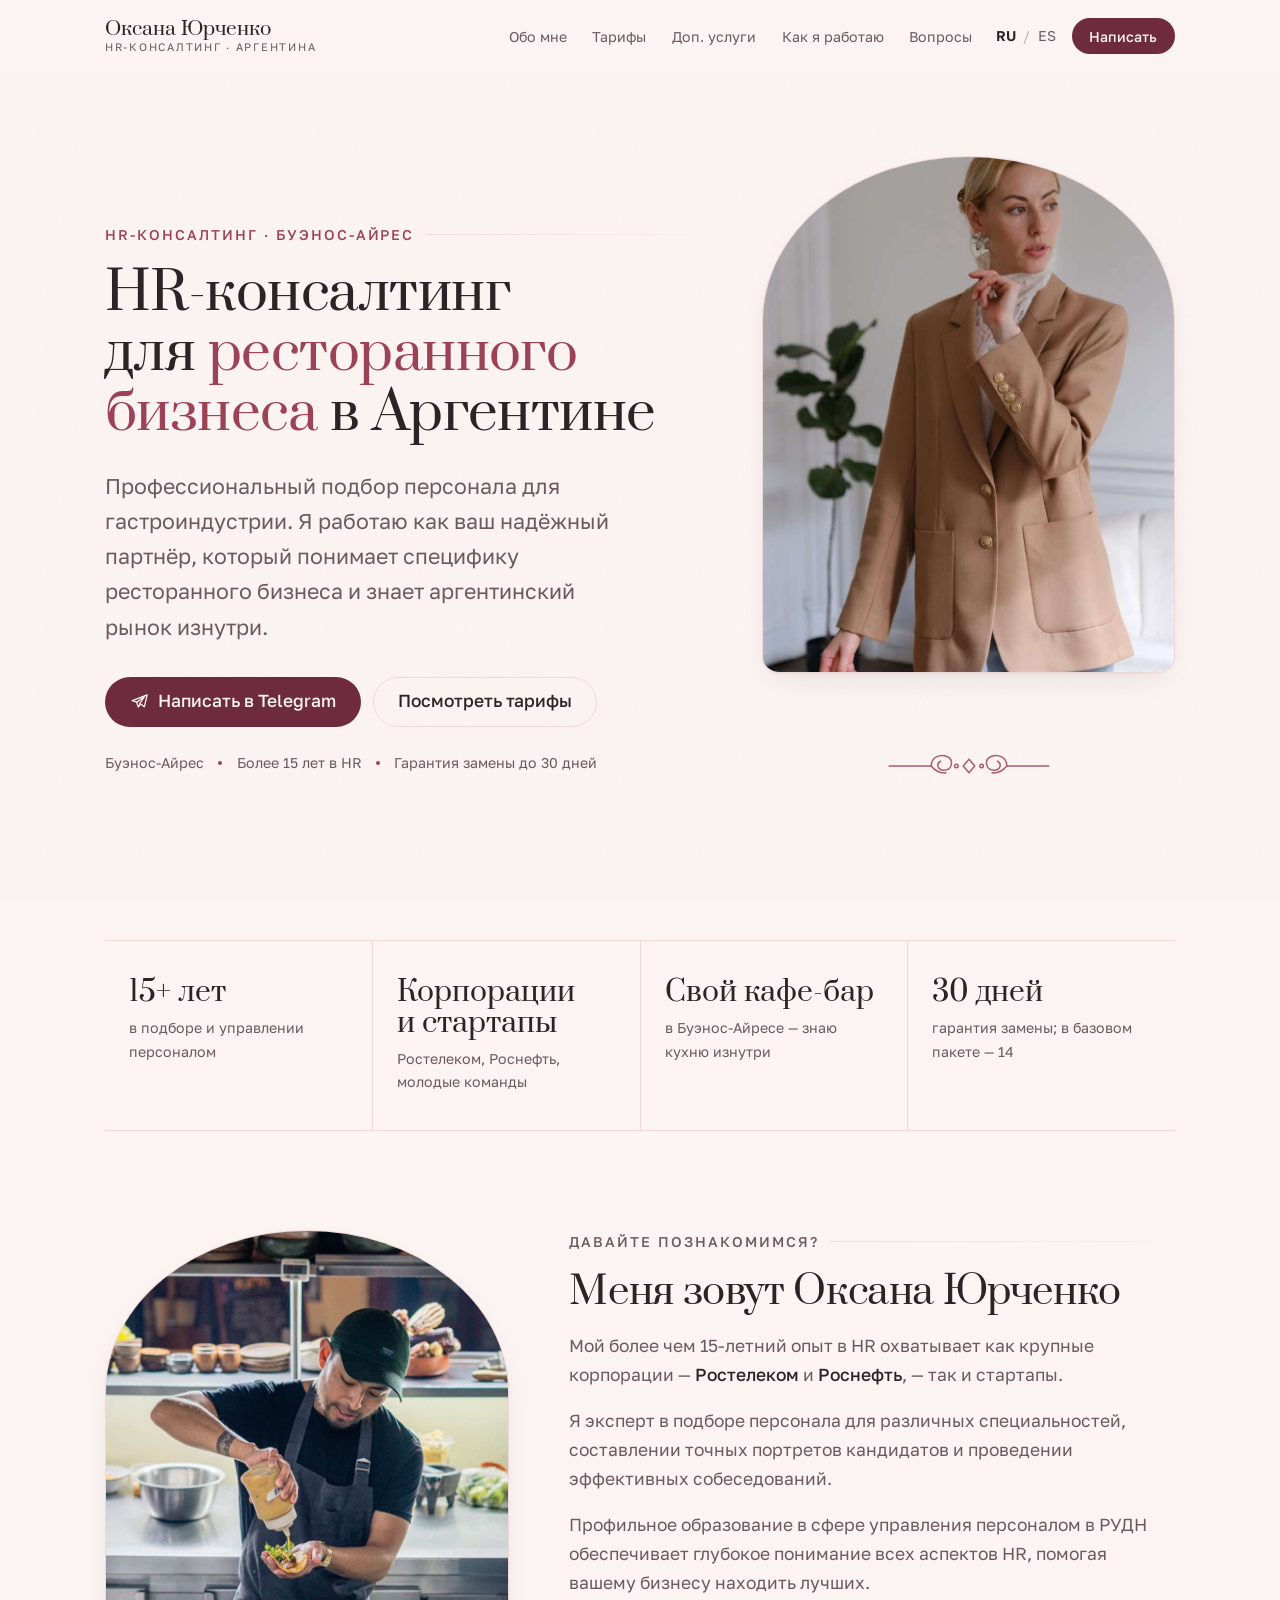
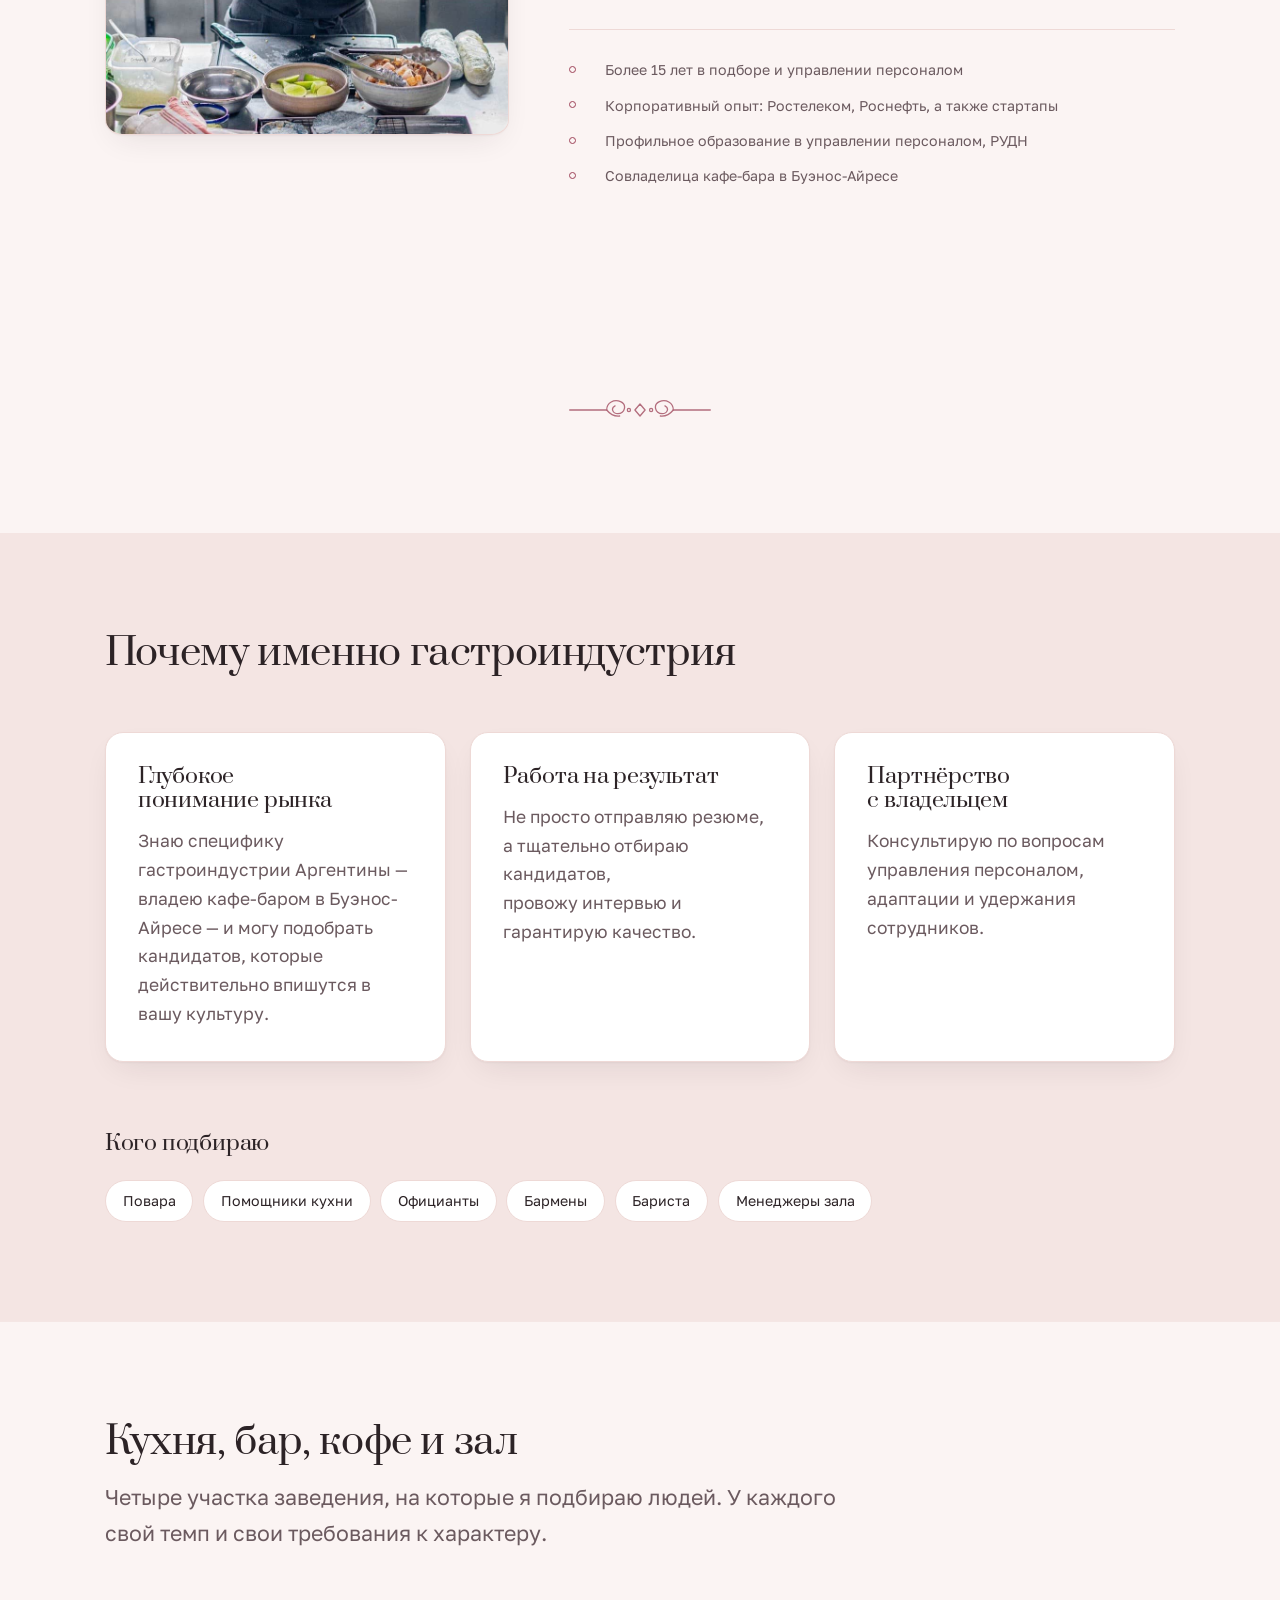
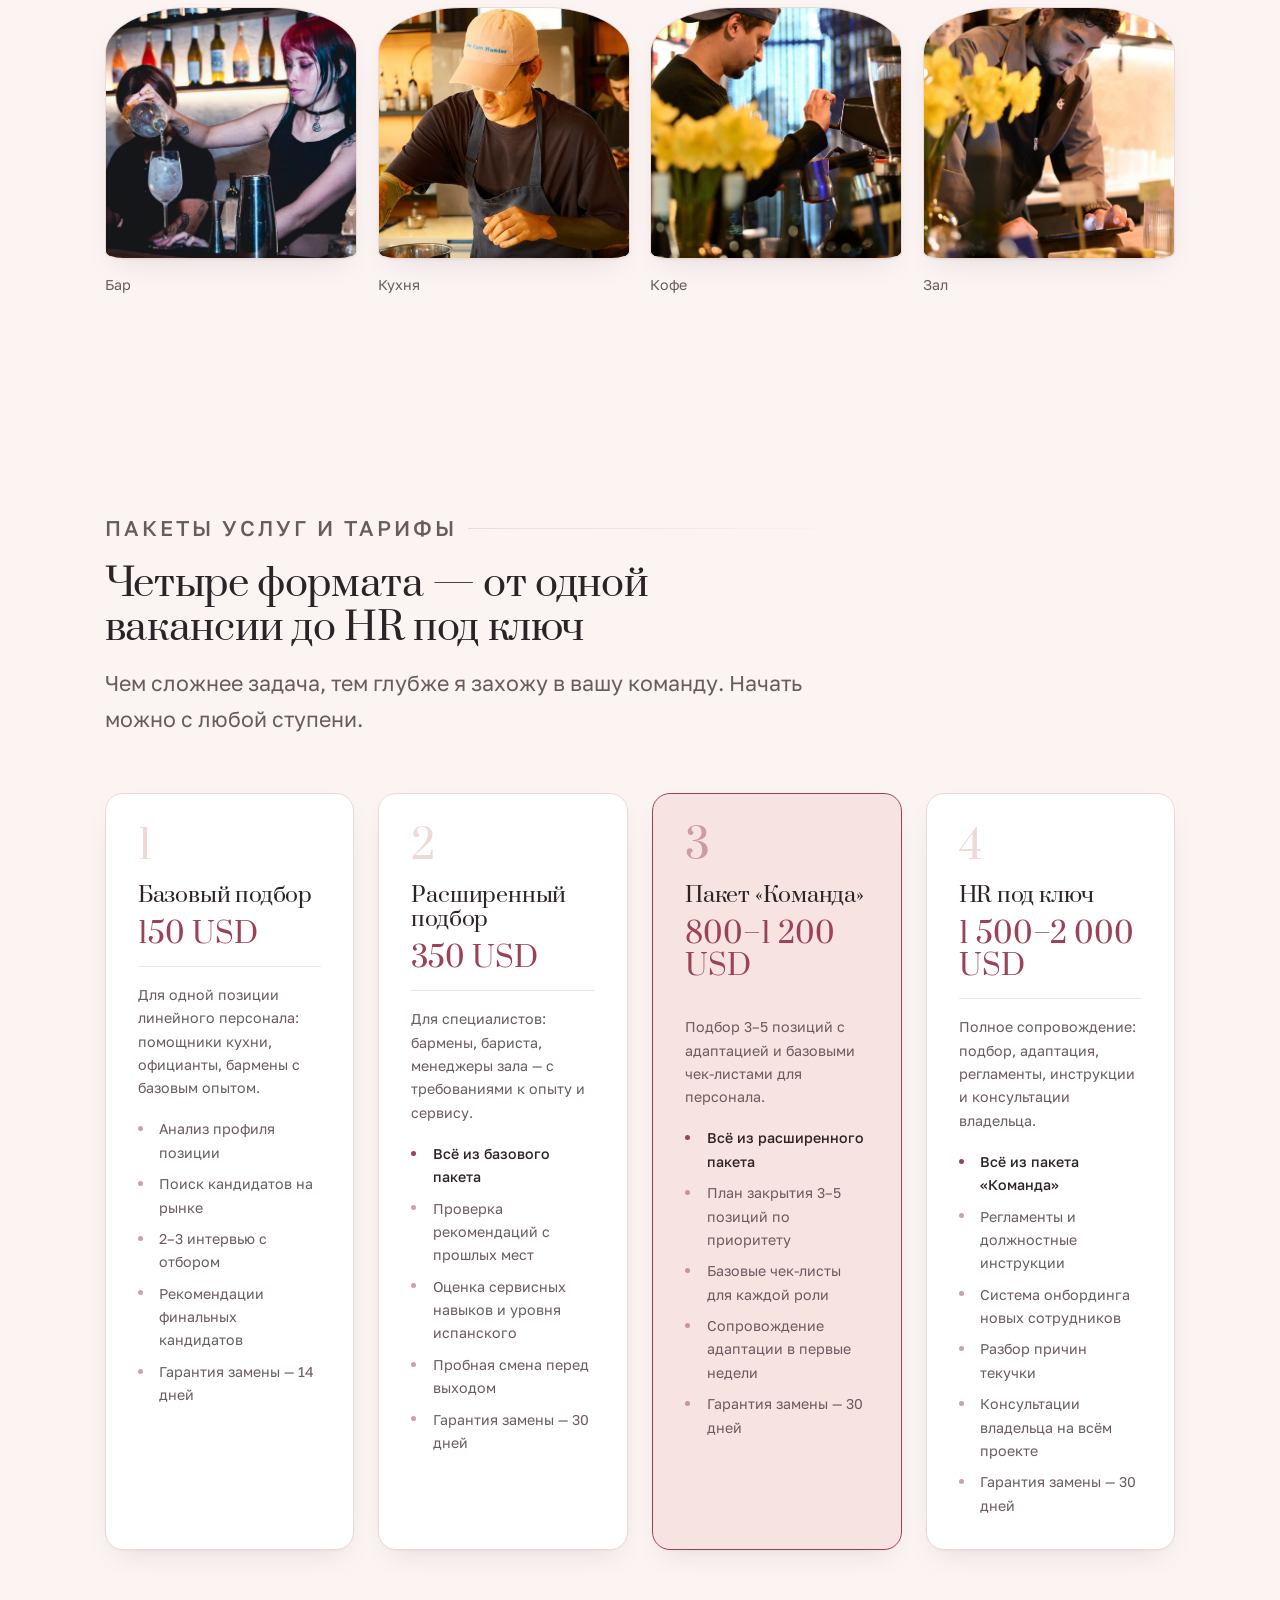
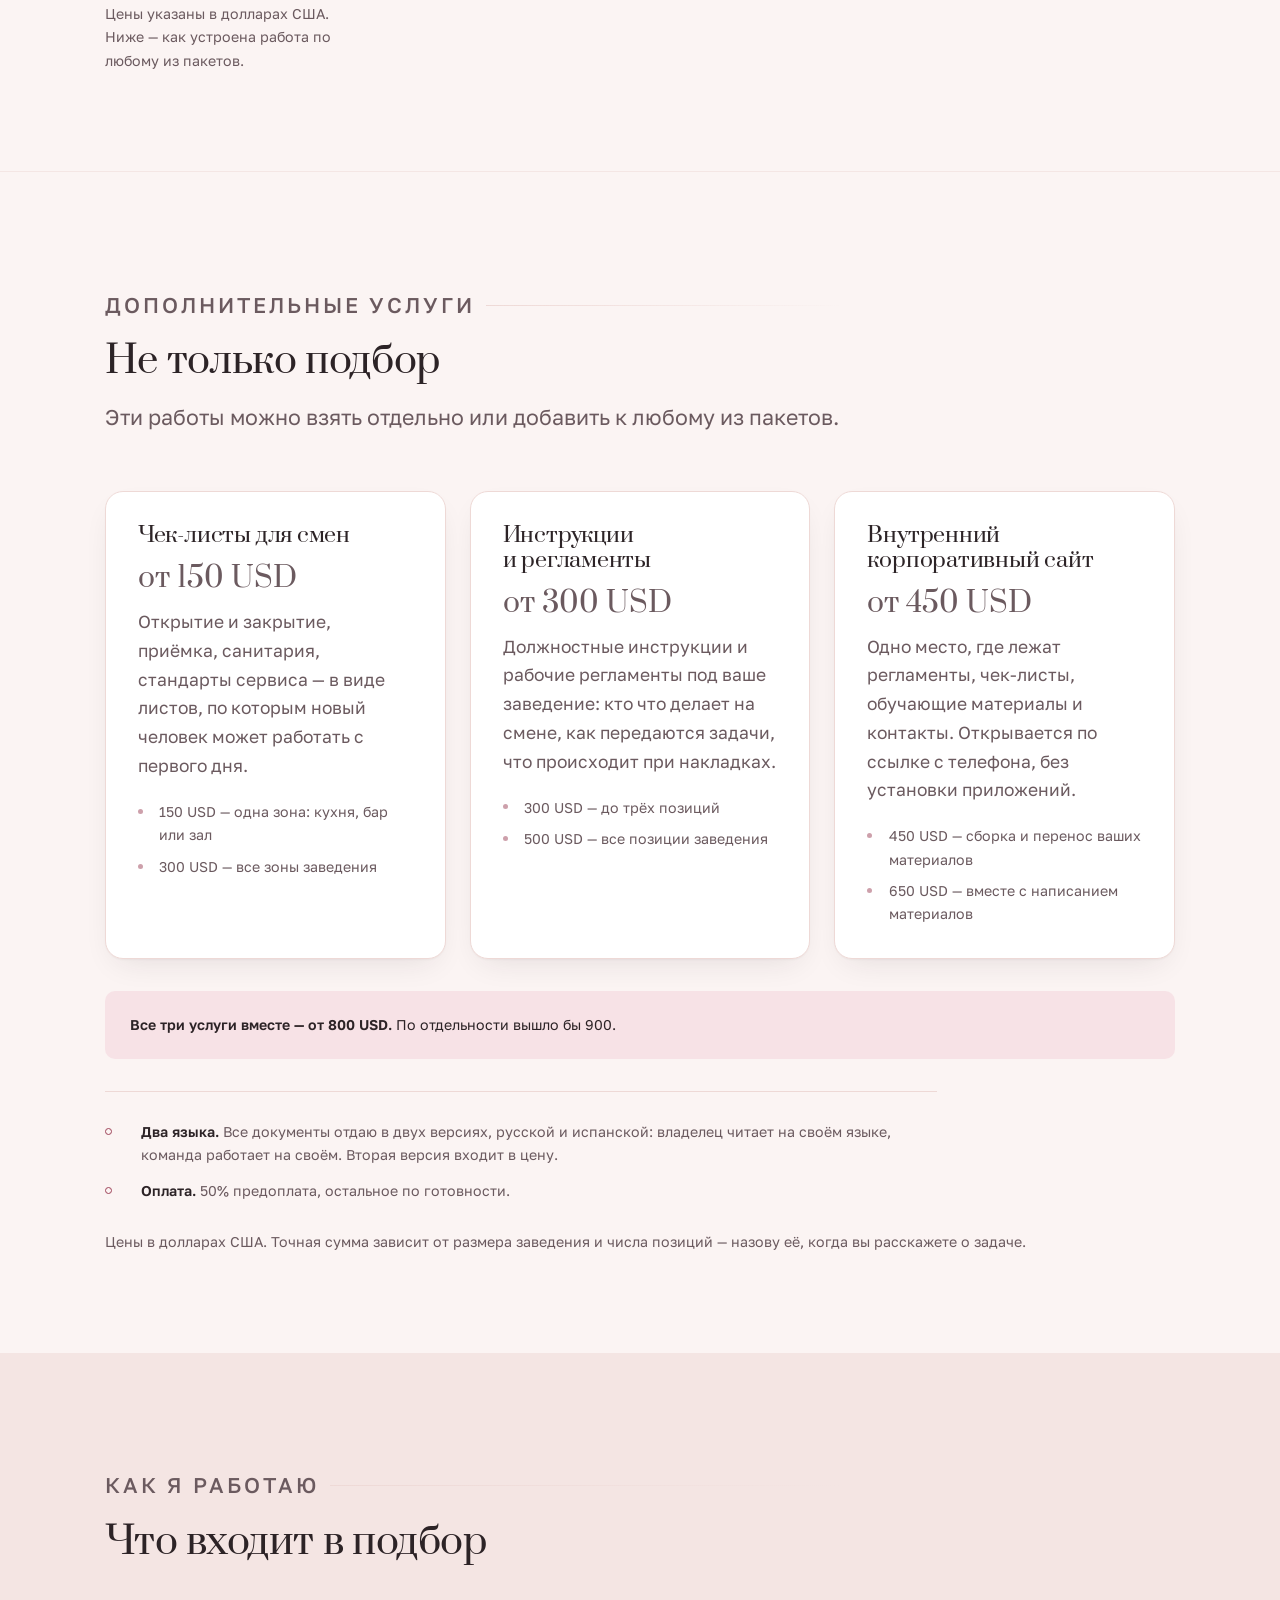
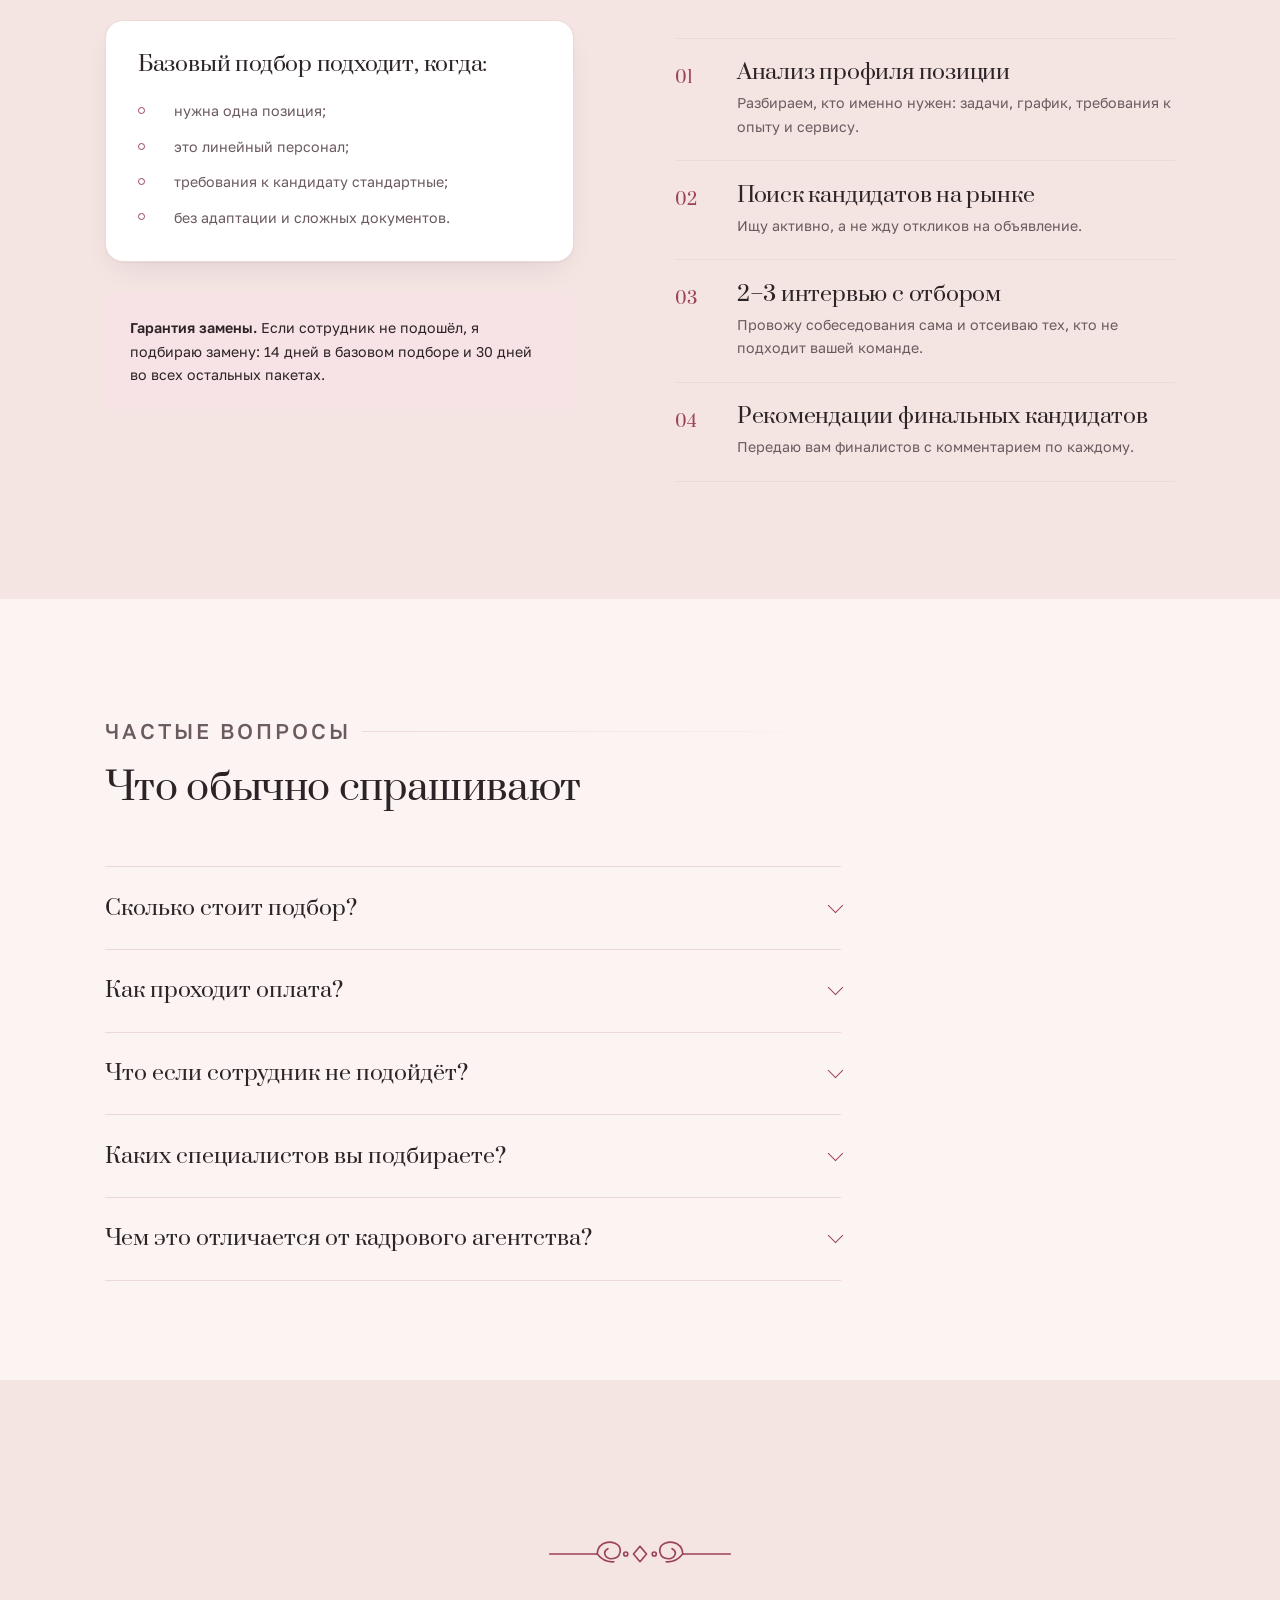
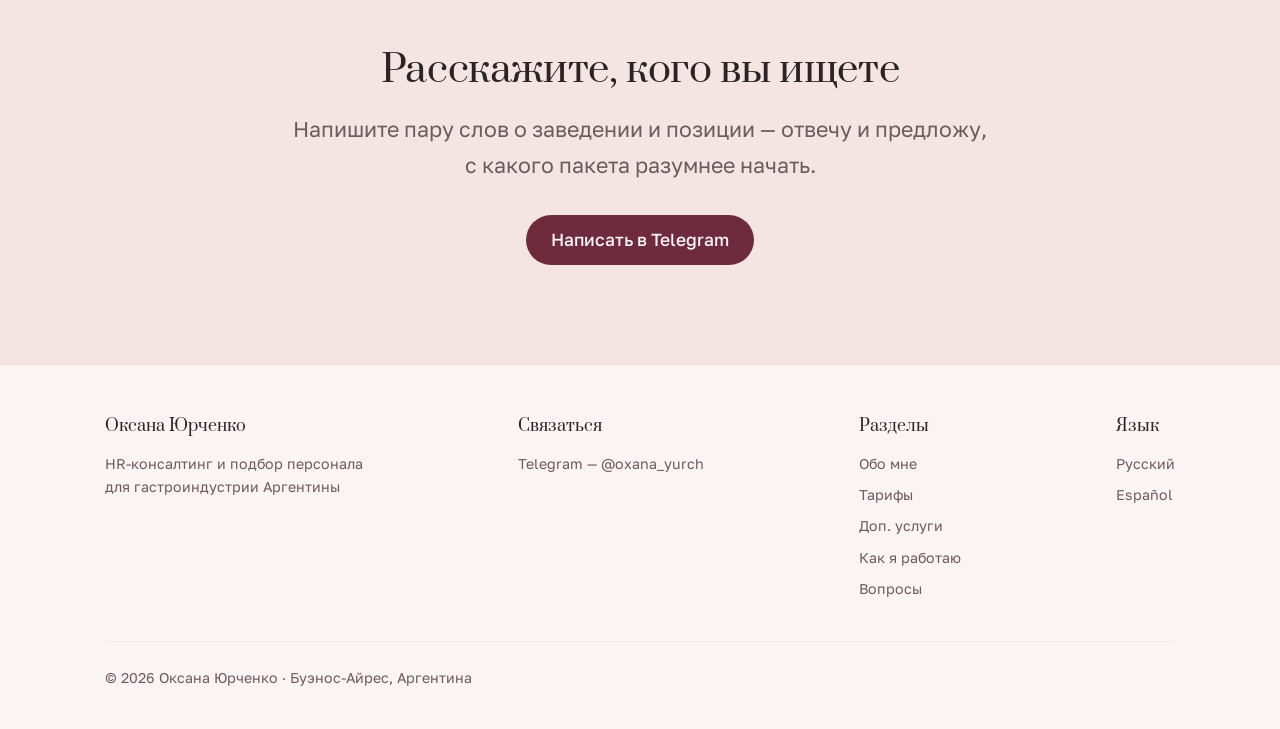
==== commit 961fe048: "Вынести двуязычность документов и условия оплаты на страницу Под ценами доп. услуг появился блок усл" ====
--- a/index.html
+++ b/index.html
@@ -433,6 +433,19 @@
         <strong>Все три услуги вместе — от 800 USD.</strong> По отдельности вышло бы 900.
       </p>
 
+      <ul class="credentials terms reveal">
+        <li>
+          <span>
+            <strong>Два языка.</strong> Все документы отдаю в двух версиях, русской
+            и испанской: владелец читает на своём языке, команда работает на своём.
+            Вторая версия входит в цену.
+          </span>
+        </li>
+        <li>
+          <span><strong>Оплата.</strong> 50% предоплата, остальное по готовности.</span>
+        </li>
+      </ul>
+
       <p class="tiers-note">
         Цены в долларах США. Точная сумма зависит от размера заведения и числа позиций —
         назову её, когда вы расскажете о задаче.
@@ -513,6 +526,13 @@
           </p>
         </details>
         <details>
+          <summary>Как проходит оплата?</summary>
+          <p>
+            50% предоплата, остальное по готовности. Все цены на странице — в долларах
+            США.
+          </p>
+        </details>
+        <details>
           <summary>Что если сотрудник не подойдёт?</summary>
           <p>
             Действует гарантия замены: 14 дней в базовом подборе и 30 дней в остальных
--- a/assets/css/styles.css
+++ b/assets/css/styles.css
@@ -591,6 +591,12 @@
 /* Цены и списки переиспользуются в карточках доп. услуг. */
 .card .tier__price { margin-top: 0; }
 .card .tier__list { margin-top: .35rem; }
+
+.credentials strong { color: var(--ink); font-weight: 600; }
+
+/* Условия под доп. услугами: та же разметка, но строка не тянется
+   на всю ширину секции — так её легче читать. */
+.terms { max-width: 52rem; }
 .tier__list .tier__base::before { opacity: 1; }
 
 .tier--featured { background: var(--tint); border-color: var(--accent); }
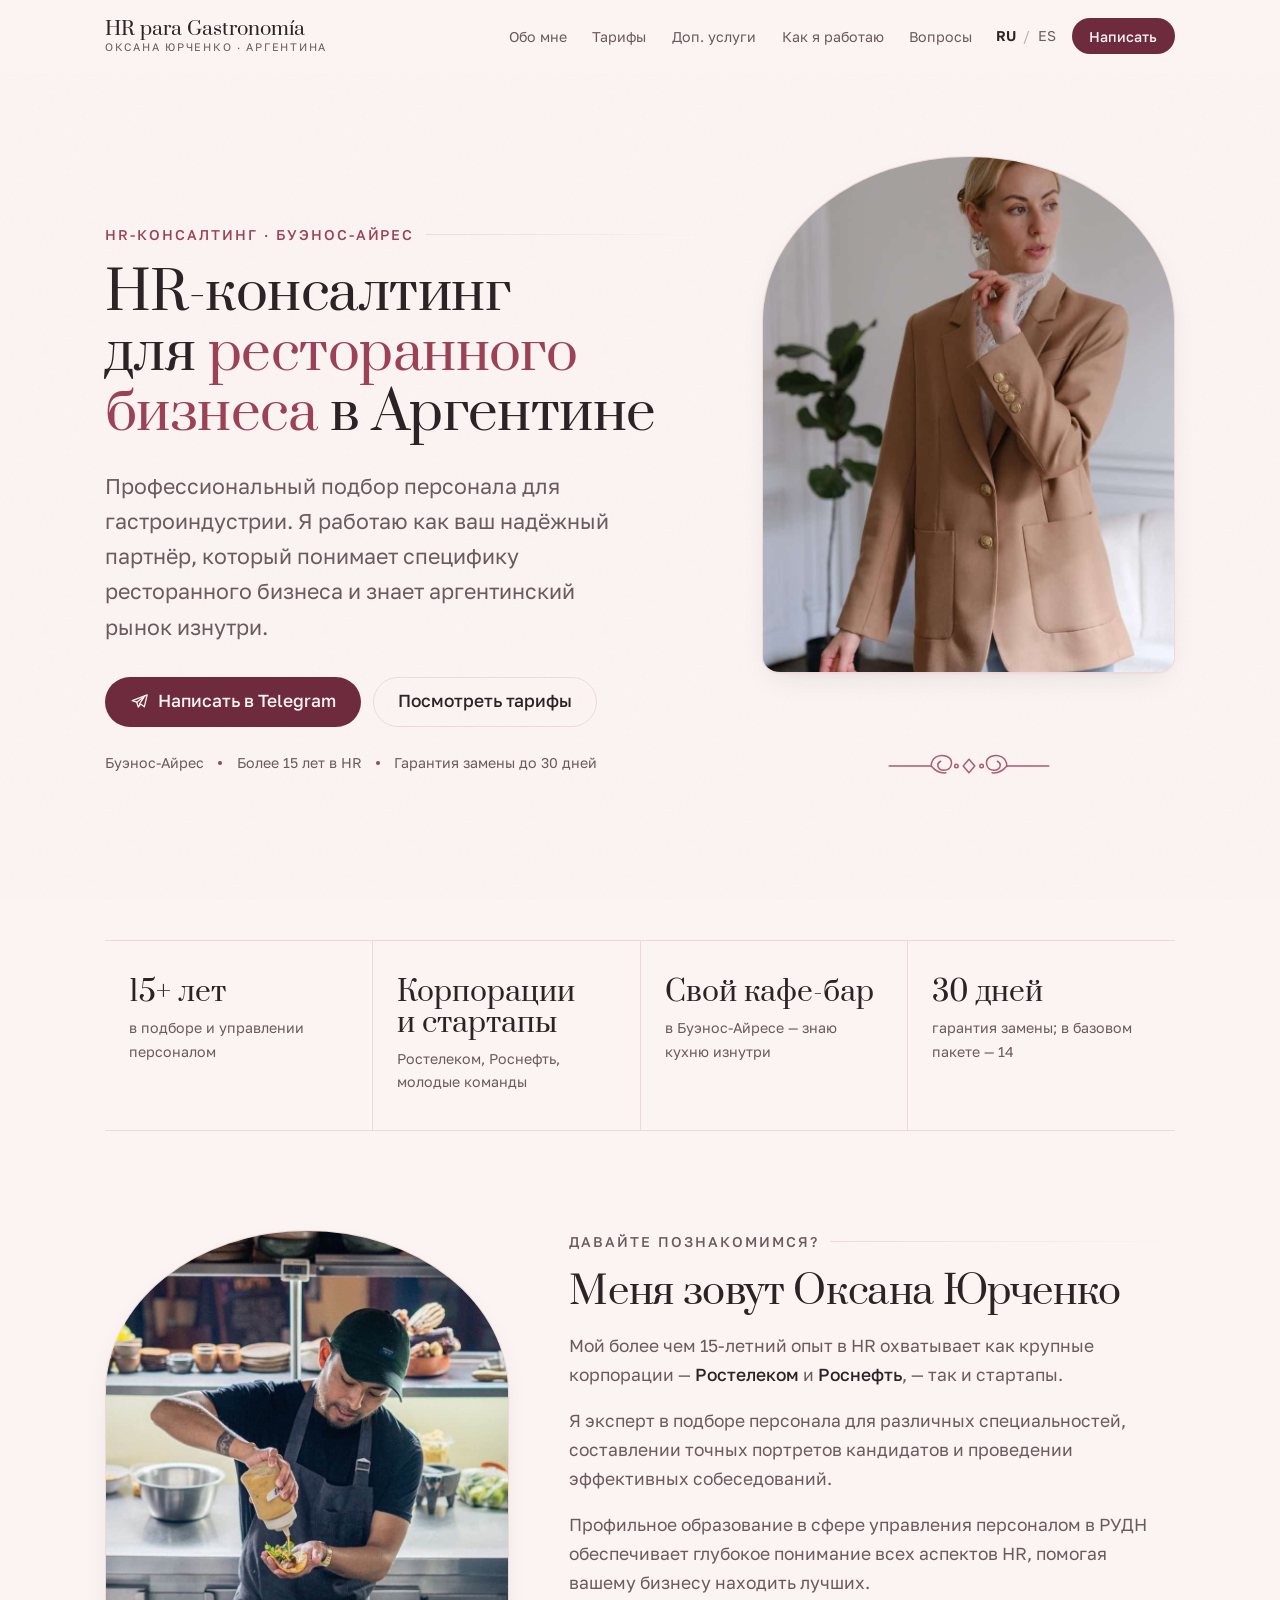
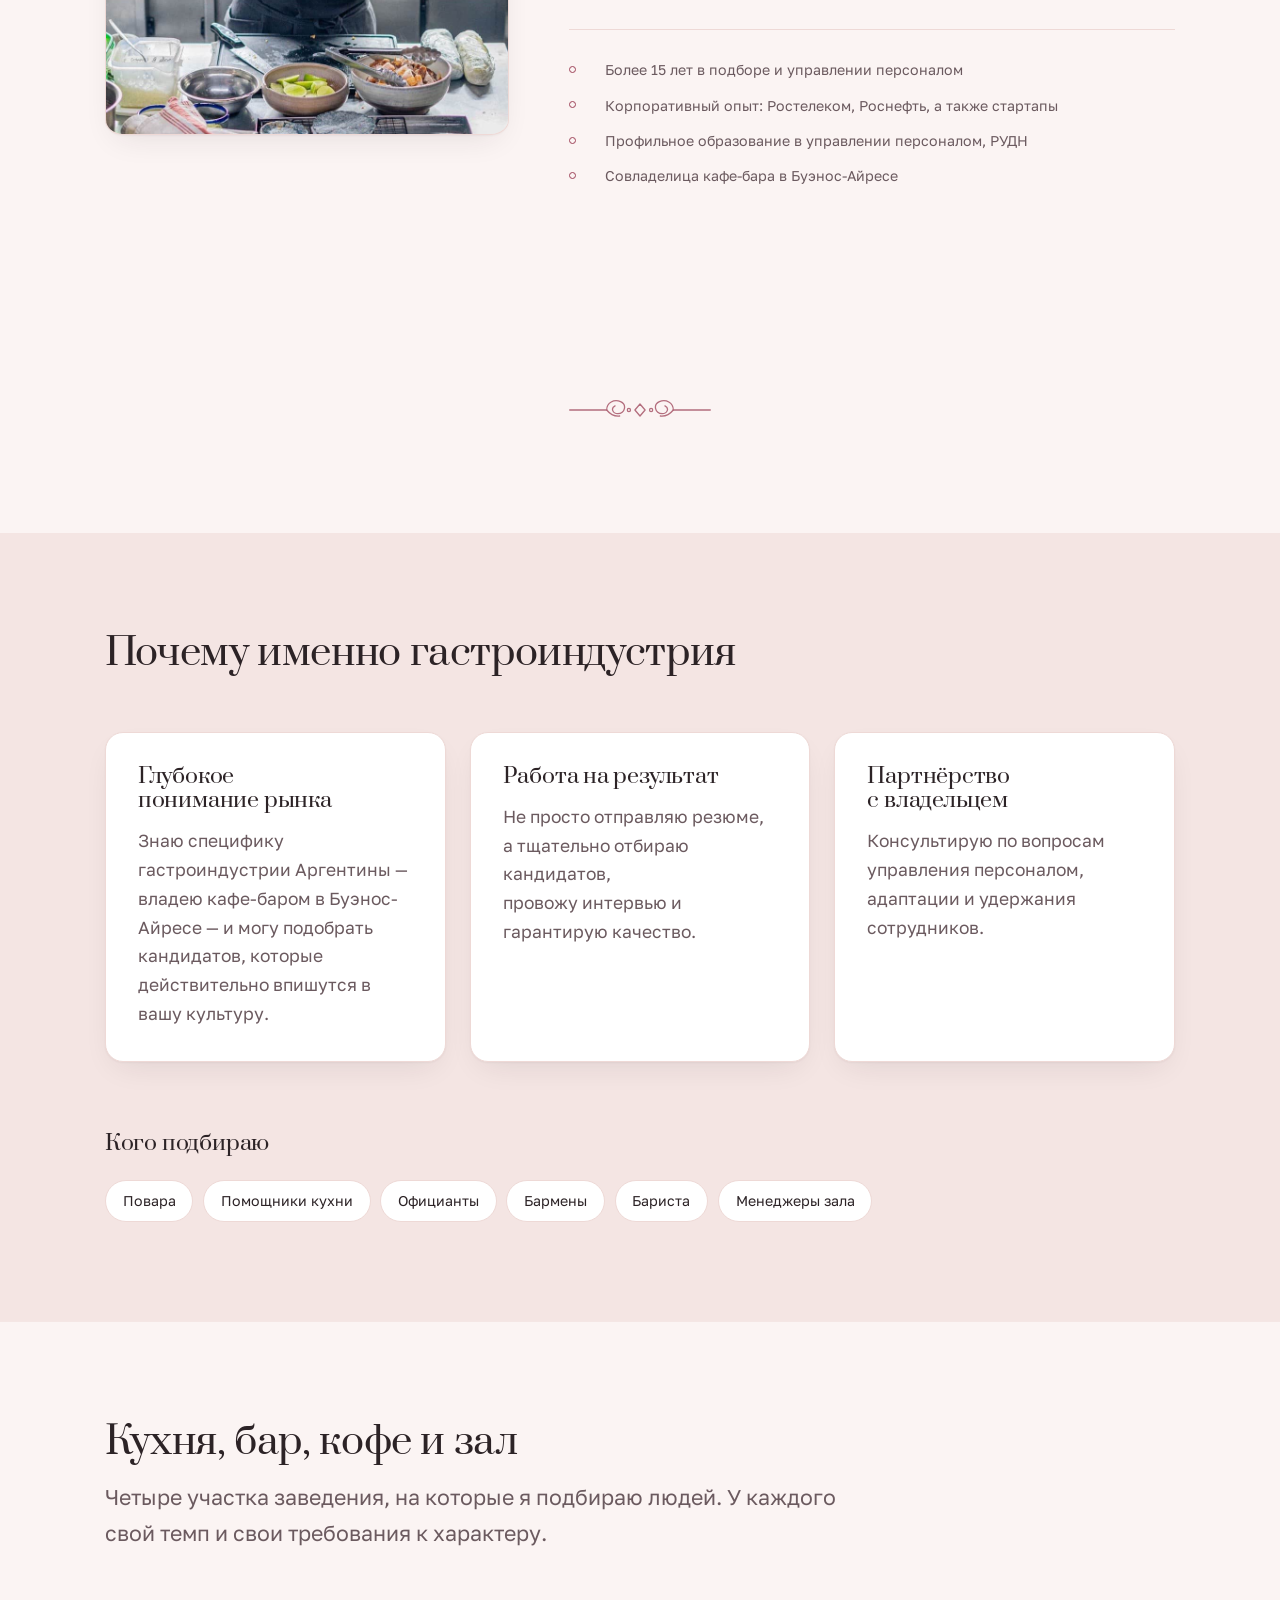
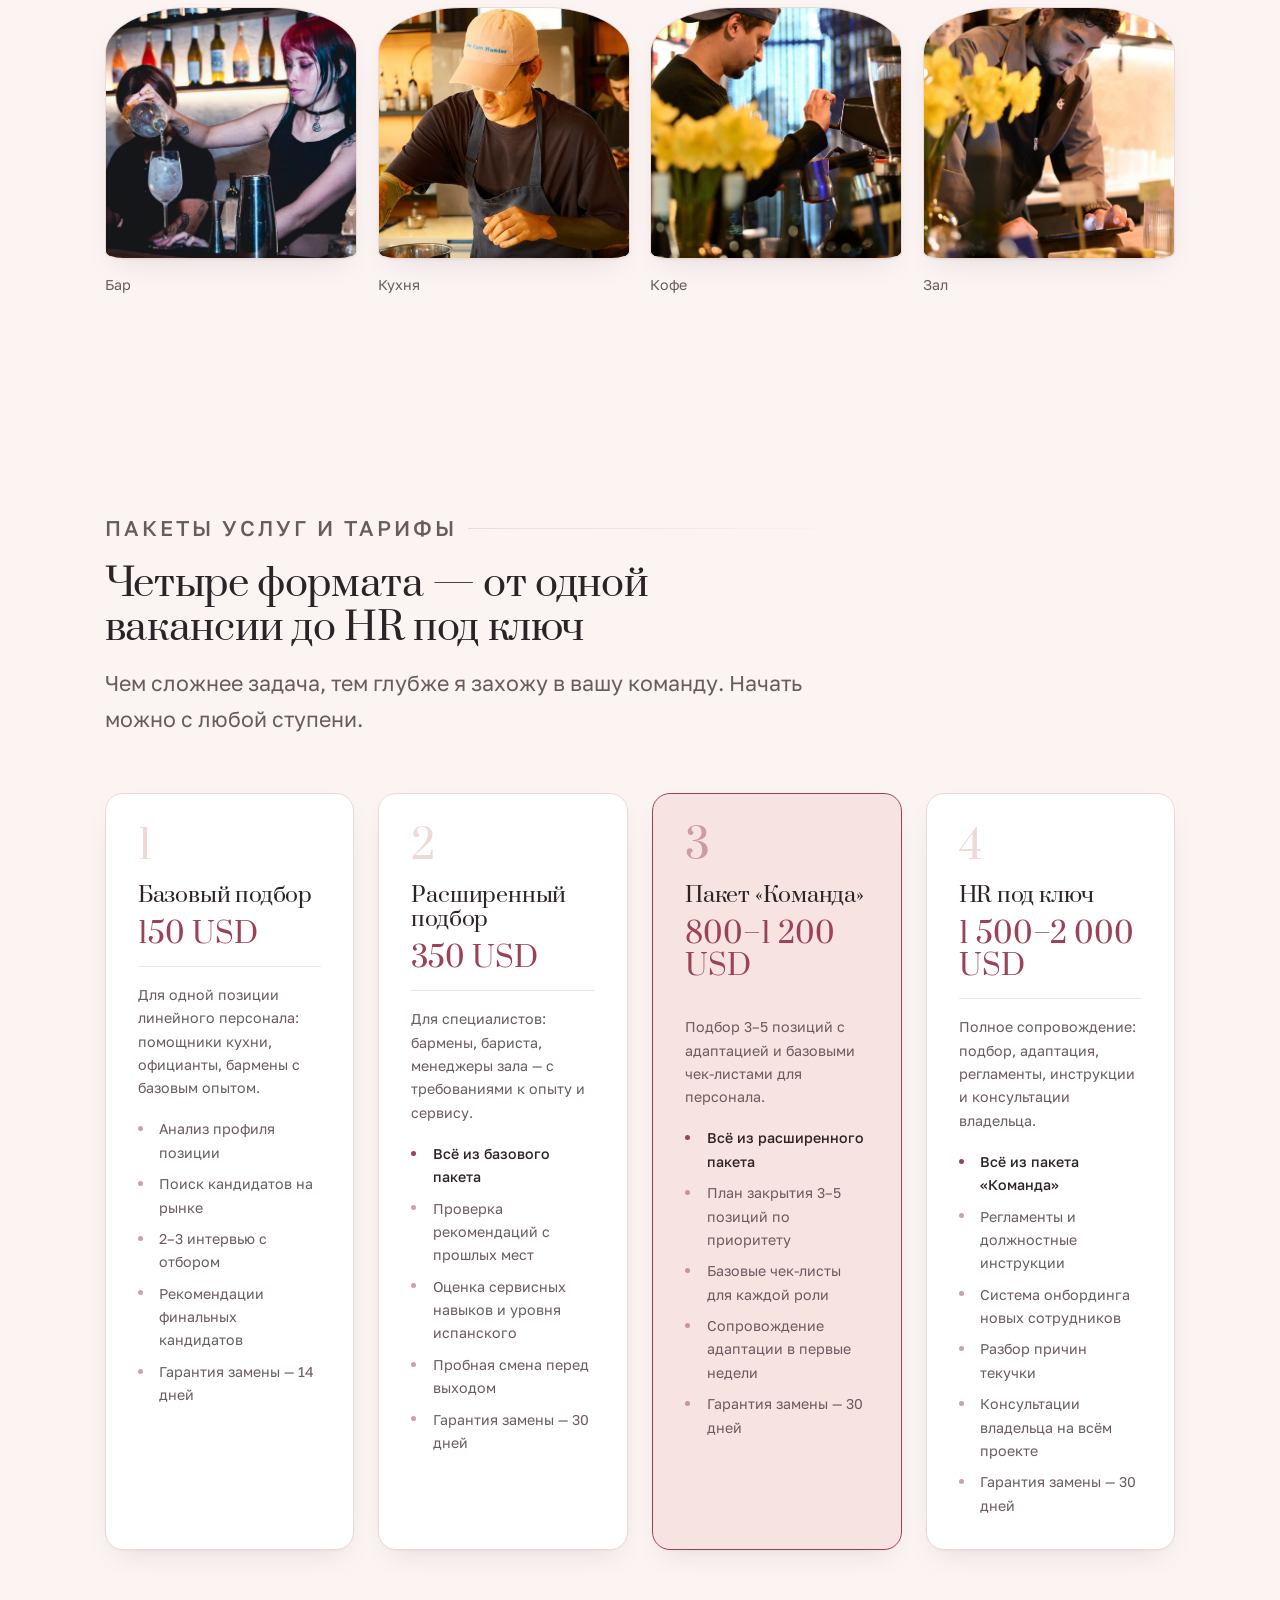
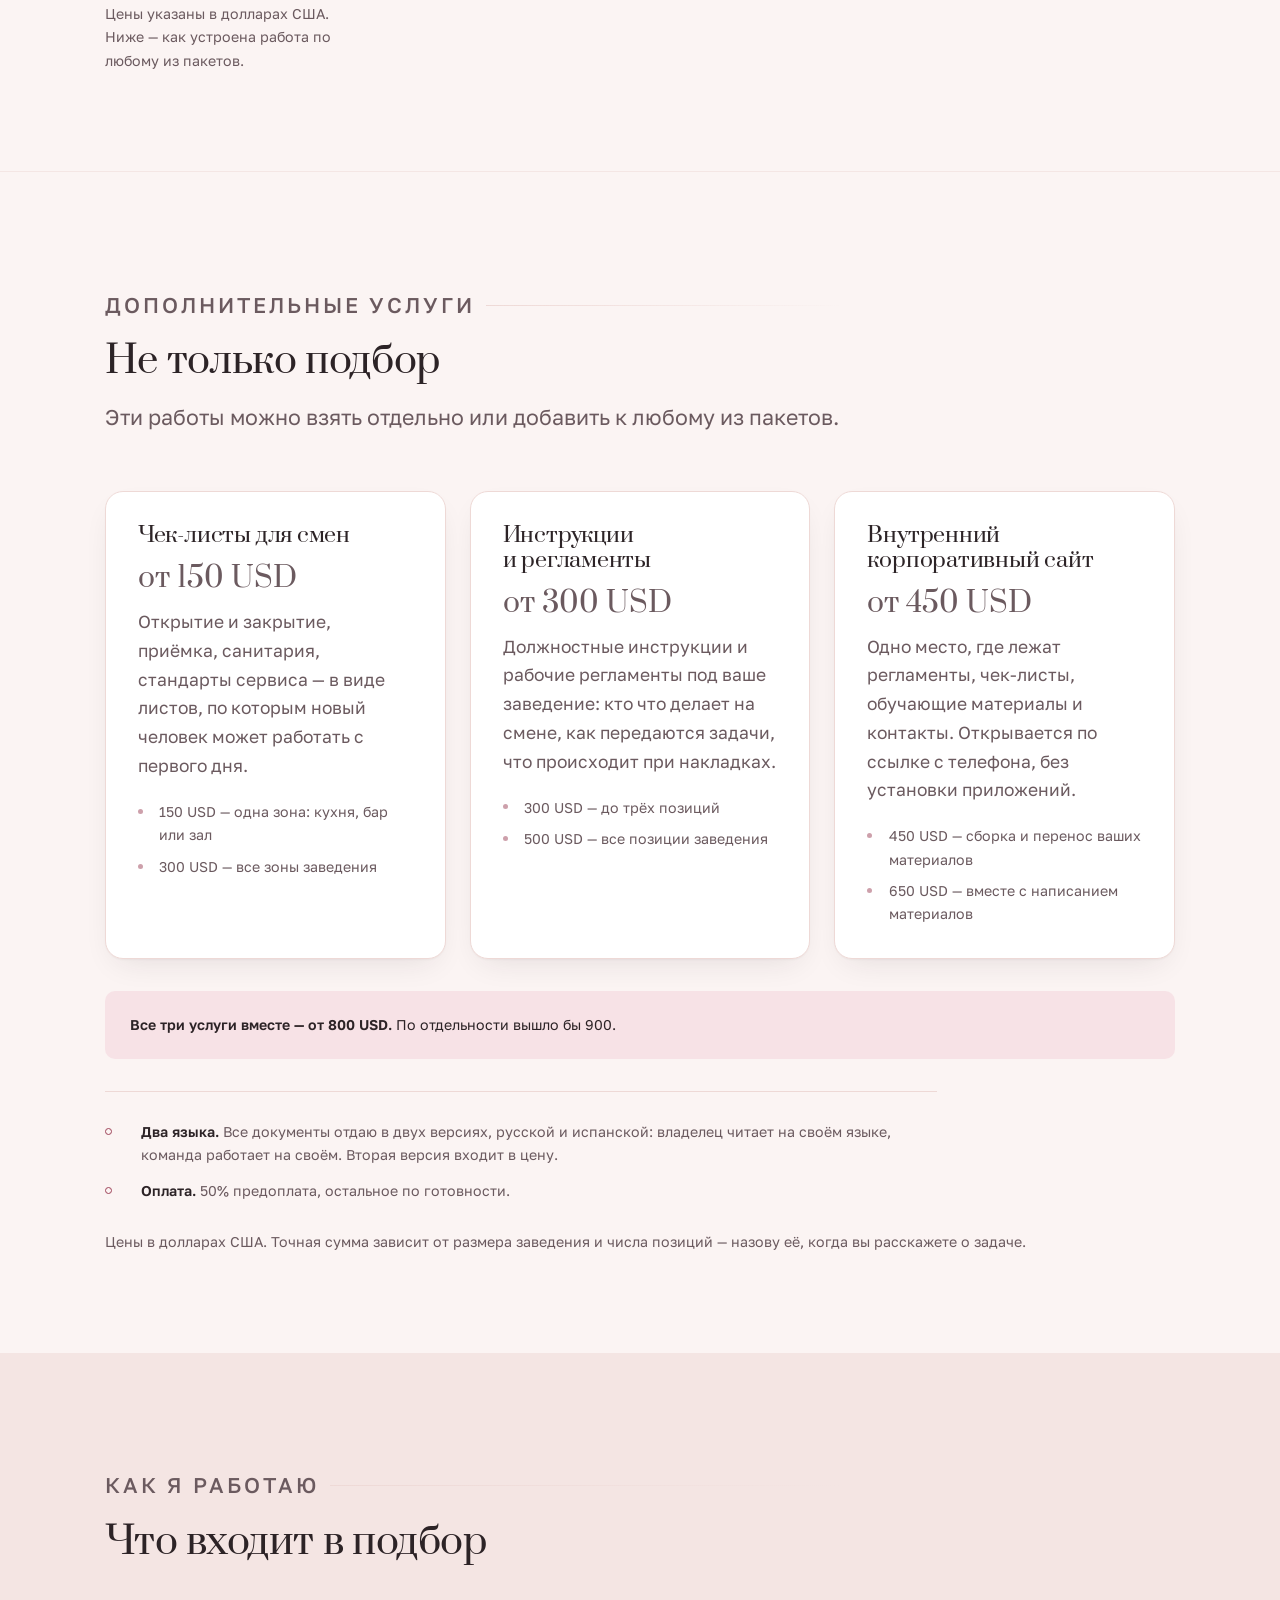
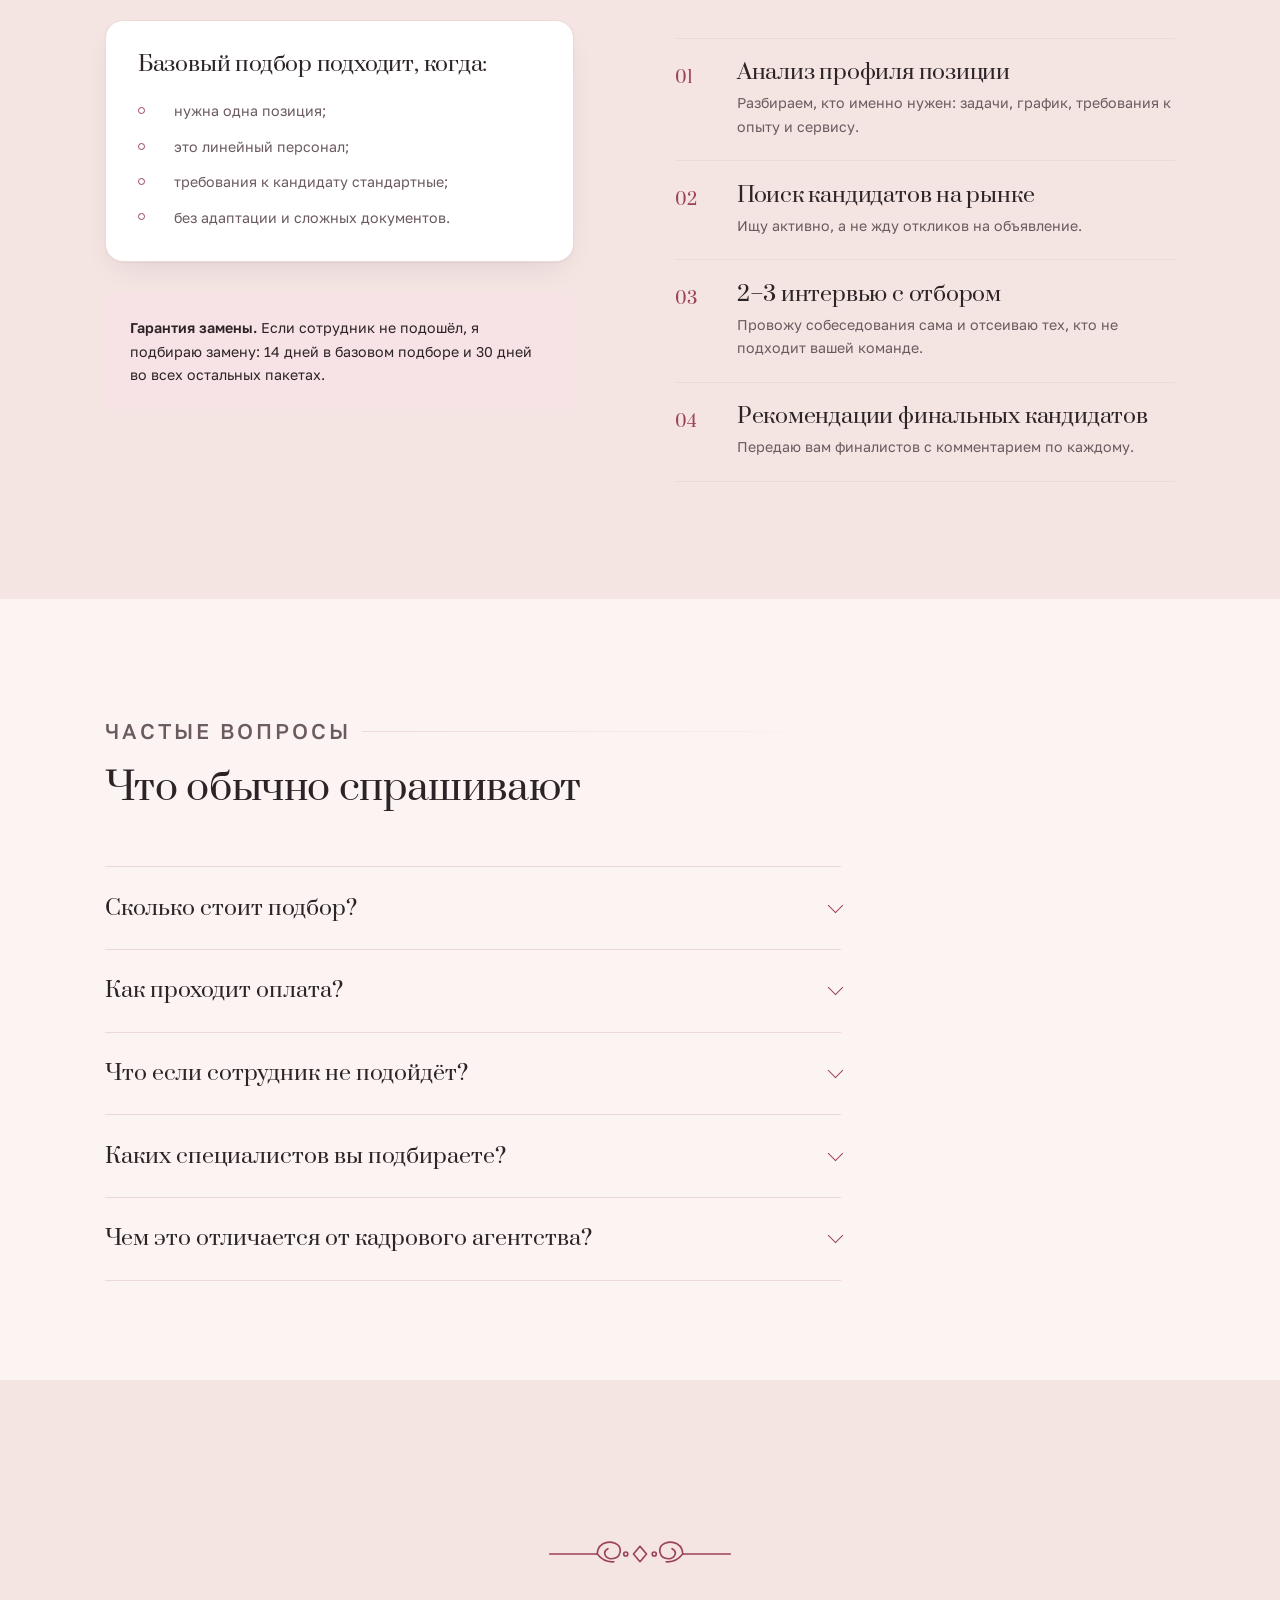
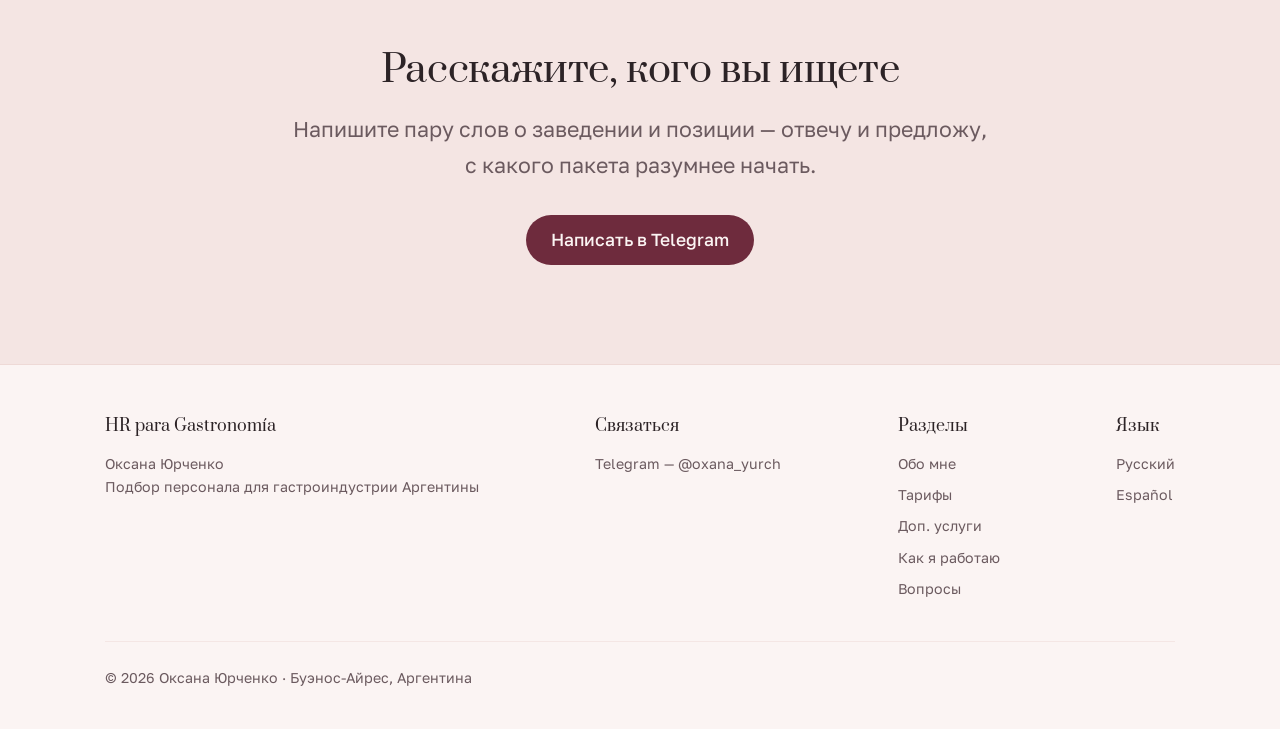
==== commit f0ce415e: "Переименовать лендинг в HR para Gastronomía Название выбрано заказчицей. В шапке теперь бренд, а стр" ====
--- a/index.html
+++ b/index.html
@@ -3,7 +3,7 @@
 <head>
 <meta charset="utf-8">
 <meta name="viewport" content="width=device-width, initial-scale=1">
-<title>Оксана Юрченко — HR-консалтинг для ресторанного бизнеса в Аргентине</title>
+<title>HR para Gastronomía · Оксана Юрченко — HR для ресторанов Аргентины</title>
 <meta name="description" content="Подбор поваров, барменов, бариста, официантов и менеджеров зала для баров, кофеен и ресторанов Аргентины. Более 15 лет в HR, гарантия замены до 30 дней.">
 
 <!--
@@ -12,17 +12,17 @@
   index.html и es/index.html.
 -->
 
-<link rel="canonical" href="https://oxana-arg.github.io/sitebar/">
-<link rel="alternate" hreflang="ru" href="https://oxana-arg.github.io/sitebar/">
-<link rel="alternate" hreflang="es" href="https://oxana-arg.github.io/sitebar/es/">
-<link rel="alternate" hreflang="x-default" href="https://oxana-arg.github.io/sitebar/">
+<link rel="canonical" href="https://oxana-arg.github.io/hr-gastronomia/">
+<link rel="alternate" hreflang="ru" href="https://oxana-arg.github.io/hr-gastronomia/">
+<link rel="alternate" hreflang="es" href="https://oxana-arg.github.io/hr-gastronomia/es/">
+<link rel="alternate" hreflang="x-default" href="https://oxana-arg.github.io/hr-gastronomia/">
 
 <meta property="og:type" content="website">
 <meta property="og:locale" content="ru_RU">
-<meta property="og:title" content="Оксана Юрченко — HR-консалтинг для ресторанного бизнеса в Аргентине">
+<meta property="og:title" content="HR para Gastronomía · Оксана Юрченко — HR для ресторанов Аргентины">
 <meta property="og:description" content="Подбор персонала для баров, кофеен и ресторанов Аргентины. Более 15 лет в HR, гарантия замены до 30 дней.">
-<meta property="og:url" content="https://oxana-arg.github.io/sitebar/">
-<meta property="og:image" content="https://oxana-arg.github.io/sitebar/assets/img/og-cover.svg">
+<meta property="og:url" content="https://oxana-arg.github.io/hr-gastronomia/">
+<meta property="og:image" content="https://oxana-arg.github.io/hr-gastronomia/assets/img/og-cover.svg">
 <meta name="twitter:card" content="summary_large_image">
 
 <link rel="icon" href="assets/img/favicon.svg" type="image/svg+xml">
@@ -34,10 +34,10 @@
 {
   "@context": "https://schema.org",
   "@type": "ProfessionalService",
-  "name": "Оксана Юрченко — HR-консалтинг для гастроиндустрии",
+  "name": "HR para Gastronomía — Оксана Юрченко",
   "description": "Подбор персонала и HR-консалтинг для баров, кофеен и ресторанов в Аргентине.",
   "areaServed": "AR",
-  "url": "https://oxana-arg.github.io/sitebar/",
+  "url": "https://oxana-arg.github.io/hr-gastronomia/",
   "founder": {
     "@type": "Person",
     "name": "Оксана Юрченко",
@@ -68,8 +68,8 @@
 <header class="header" id="top">
   <div class="wrap header__inner">
     <a class="brand" href="#top">
-      <span class="brand__name">Оксана Юрченко</span>
-      <span class="brand__role">HR-консалтинг · Аргентина</span>
+      <span class="brand__name">HR para Gastronomía</span>
+      <span class="brand__role">Оксана Юрченко · Аргентина</span>
     </a>
 
     <nav class="nav" id="nav" aria-label="Основная навигация">
@@ -581,8 +581,8 @@
   <div class="wrap">
     <div class="footer__grid">
       <div>
-        <p class="footer__title">Оксана Юрченко</p>
-        <p>HR-консалтинг и подбор персонала<br>для гастроиндустрии Аргентины</p>
+        <p class="footer__title">HR para Gastronomía</p>
+        <p>Оксана Юрченко<br>Подбор персонала для гастроиндустрии Аргентины</p>
       </div>
 
       <div>
--- a/assets/css/styles.css
+++ b/assets/css/styles.css
@@ -813,9 +813,9 @@
   .gallery { gap: .6rem; }
   .btn-row .btn { flex: 1 1 100%; justify-content: center; }
 
-  /* Подпись под именем уводила шапку на две строки. */
-  .brand__role { display: none; }
-  .brand__name { font-size: 1.05rem; }
+  /* Подпись под брендом несёт фамилию — на телефоне она нужна тоже. */
+  .brand__name { font-size: 1.02rem; }
+  .brand__role { font-size: .58rem; letter-spacing: .07em; }
 }
 
 /* --------------------------------------------------------------------------
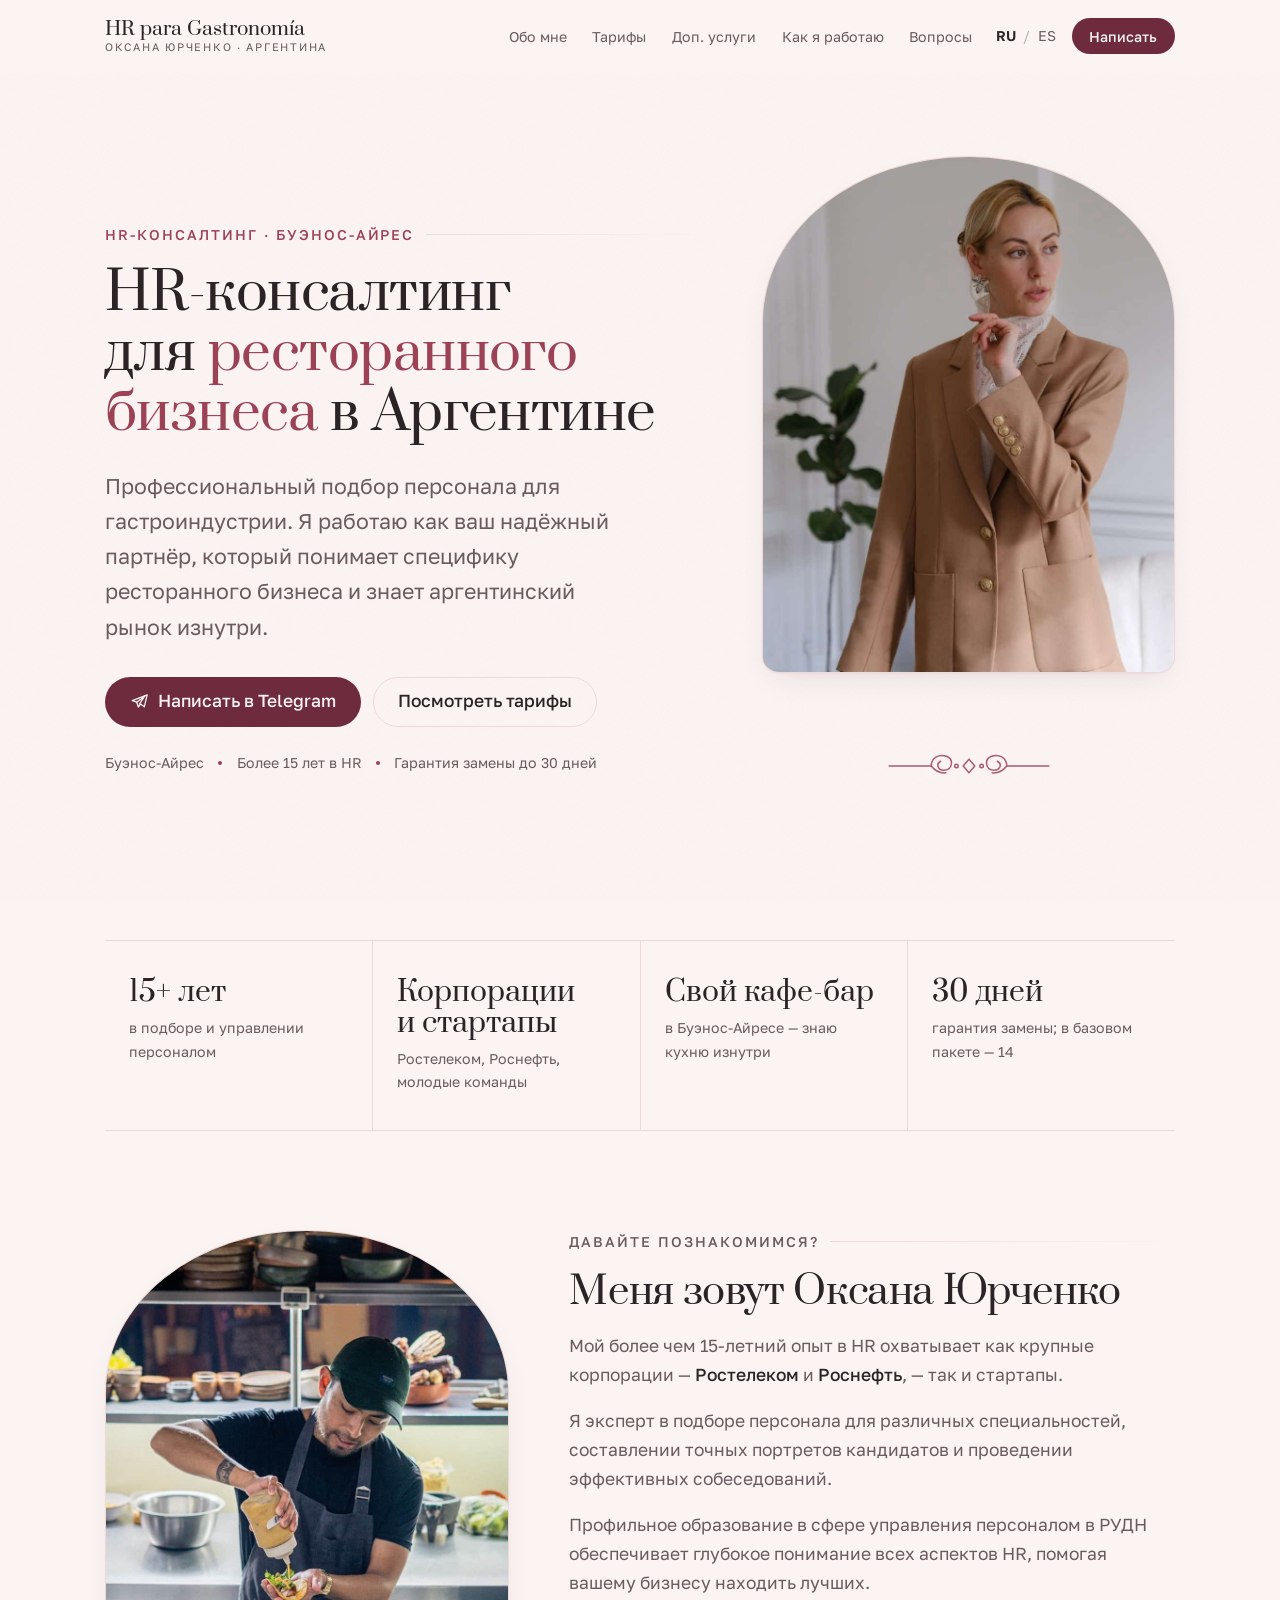
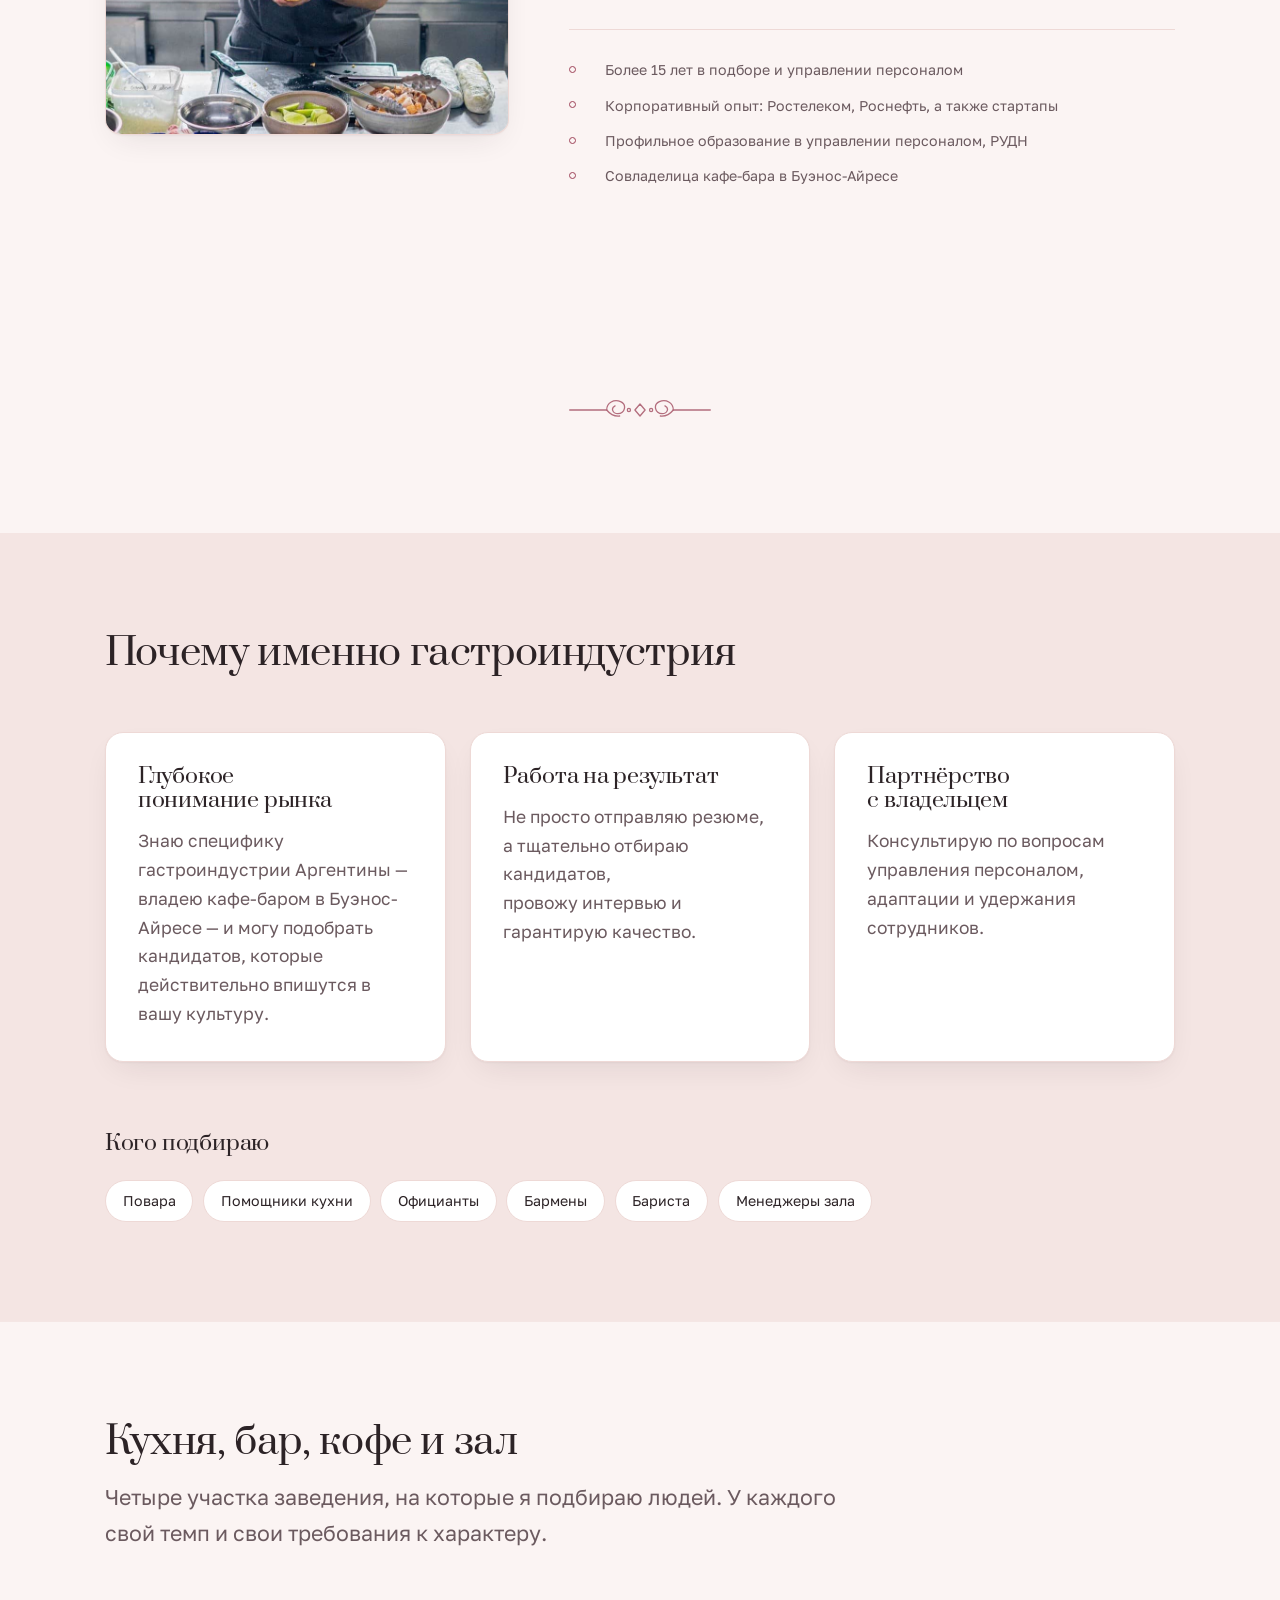
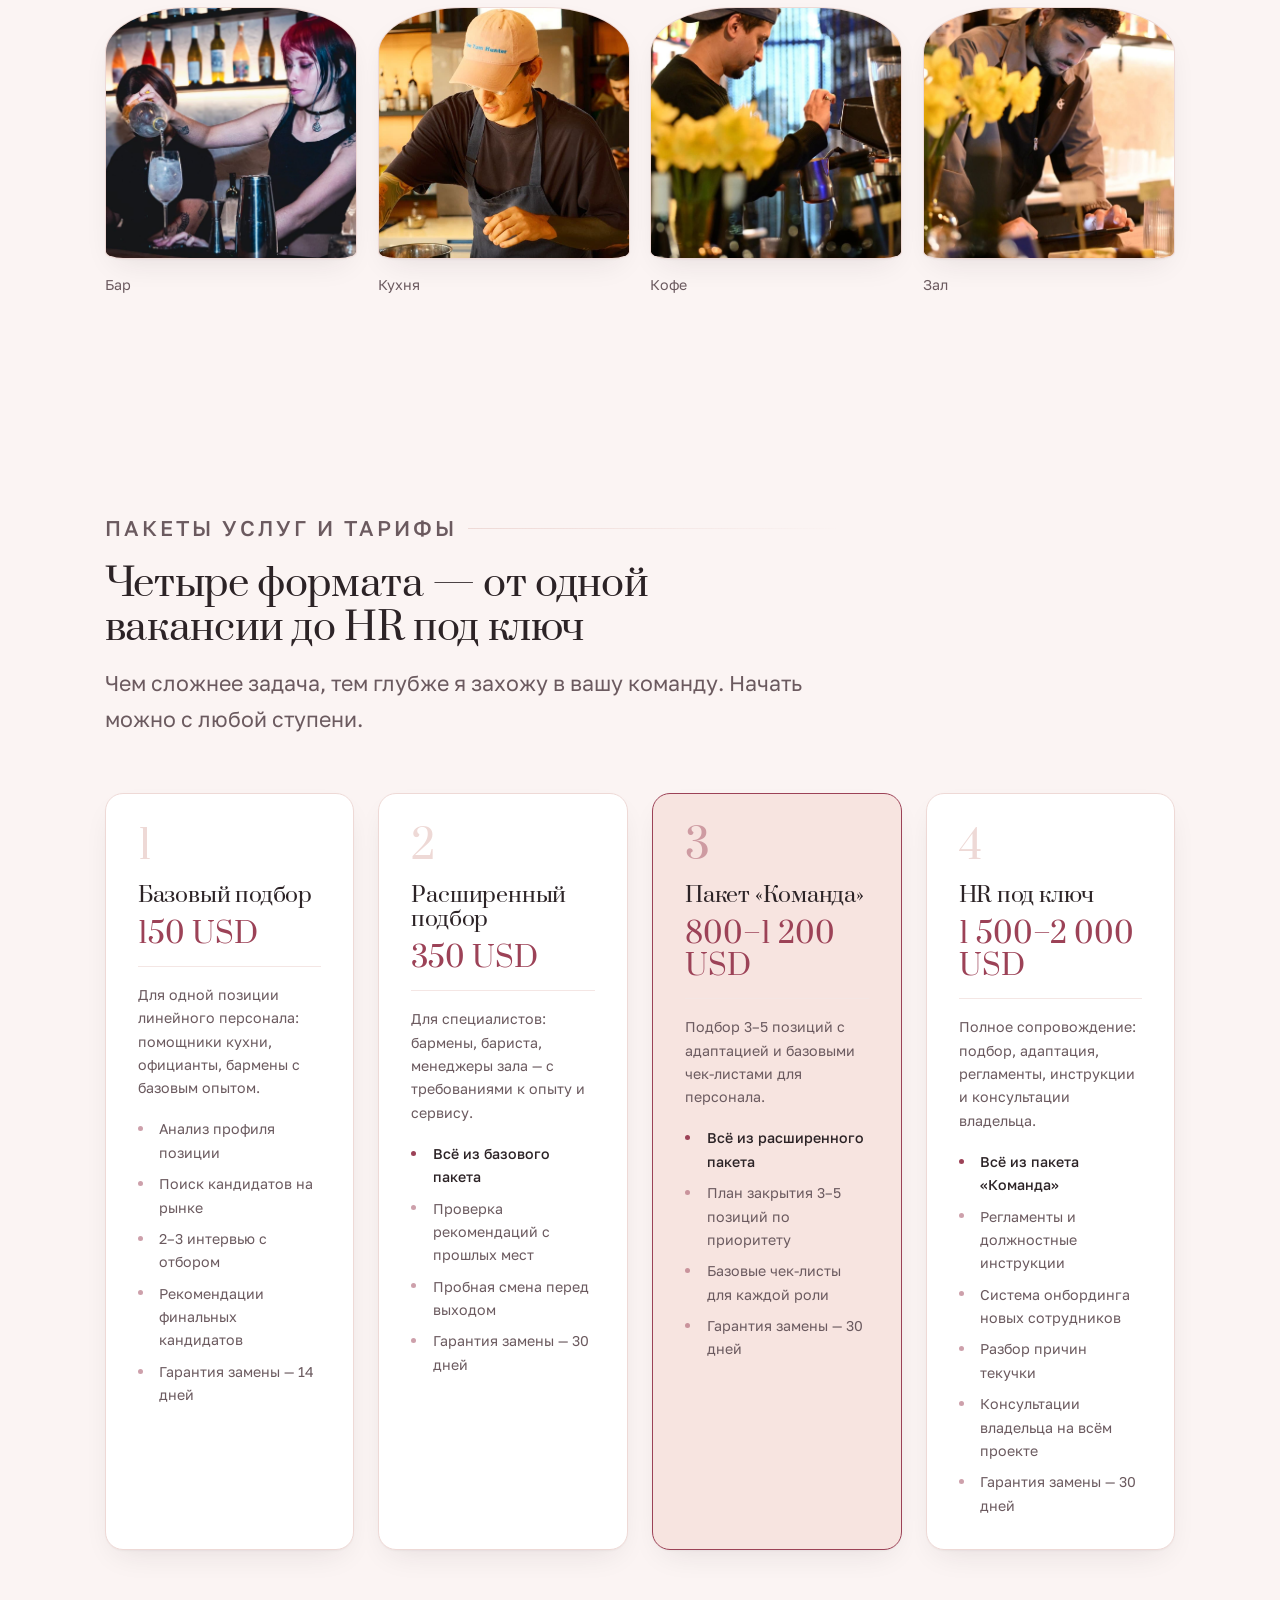
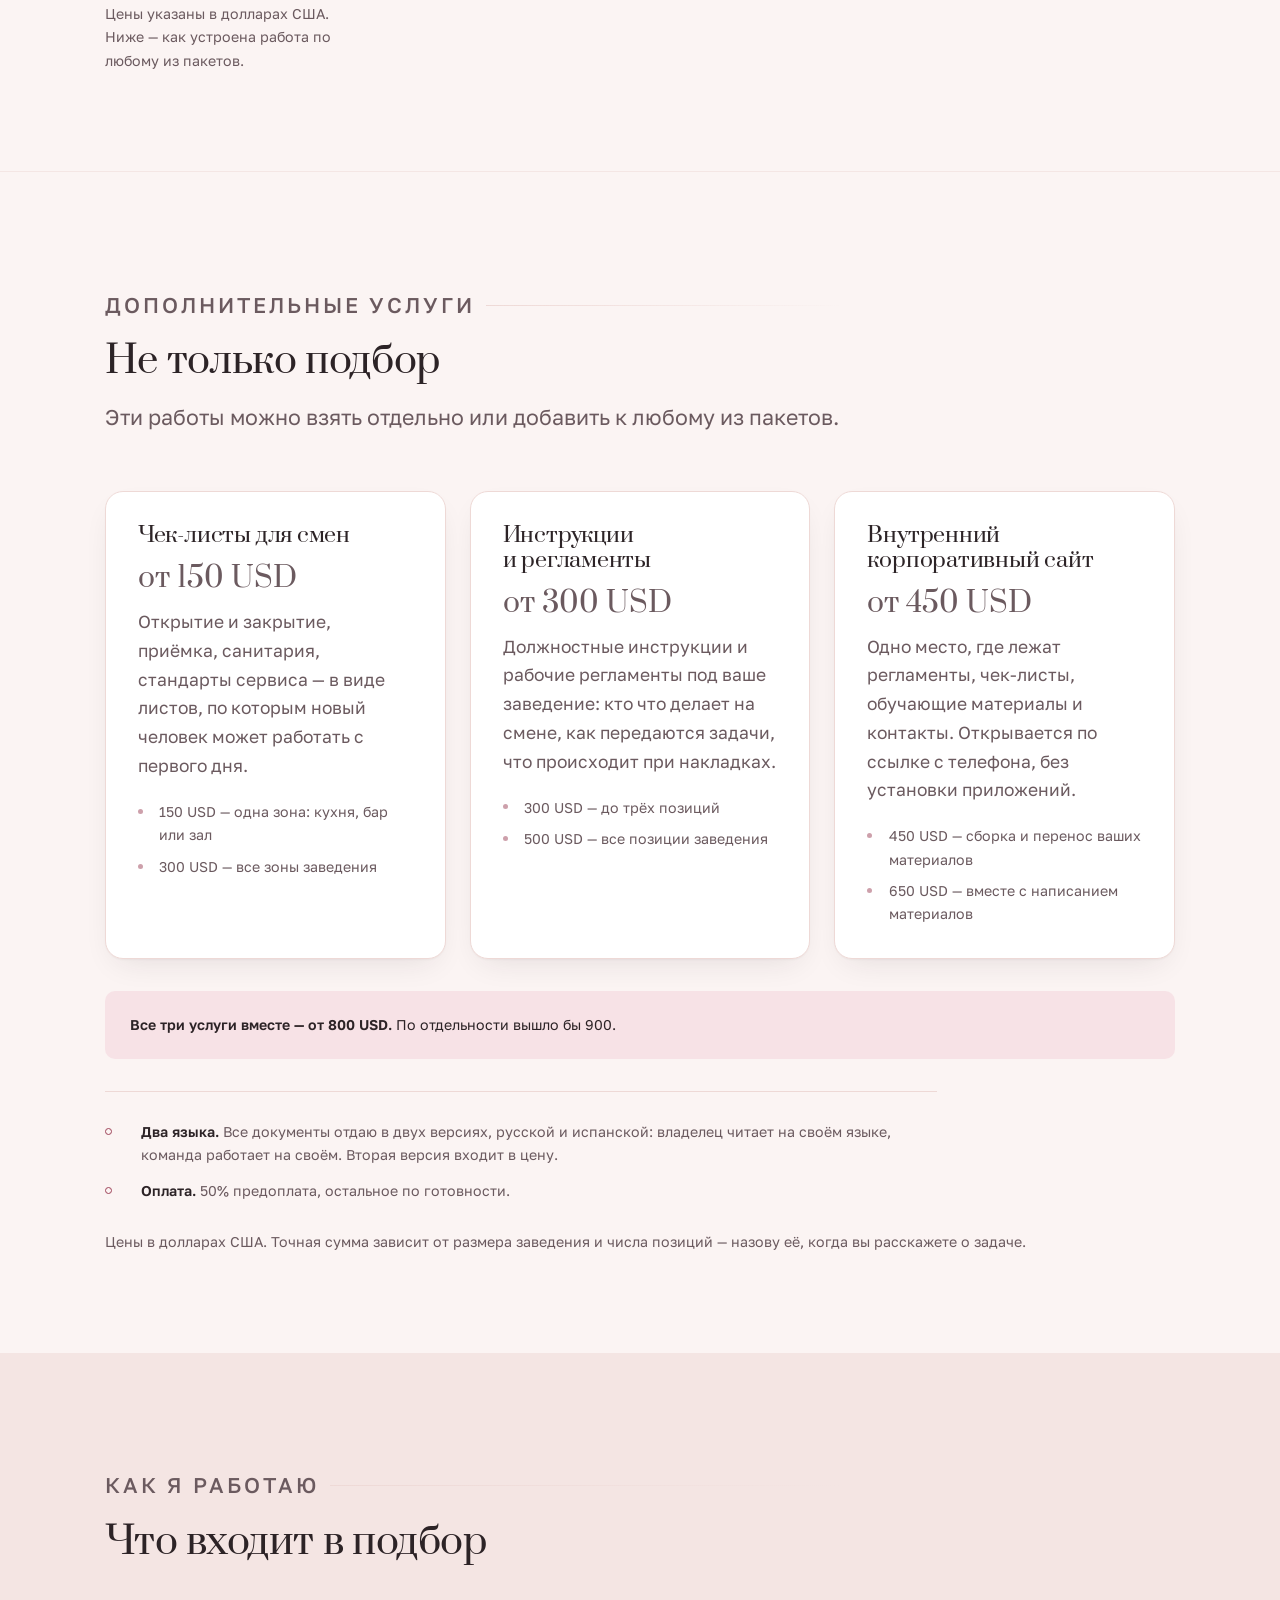
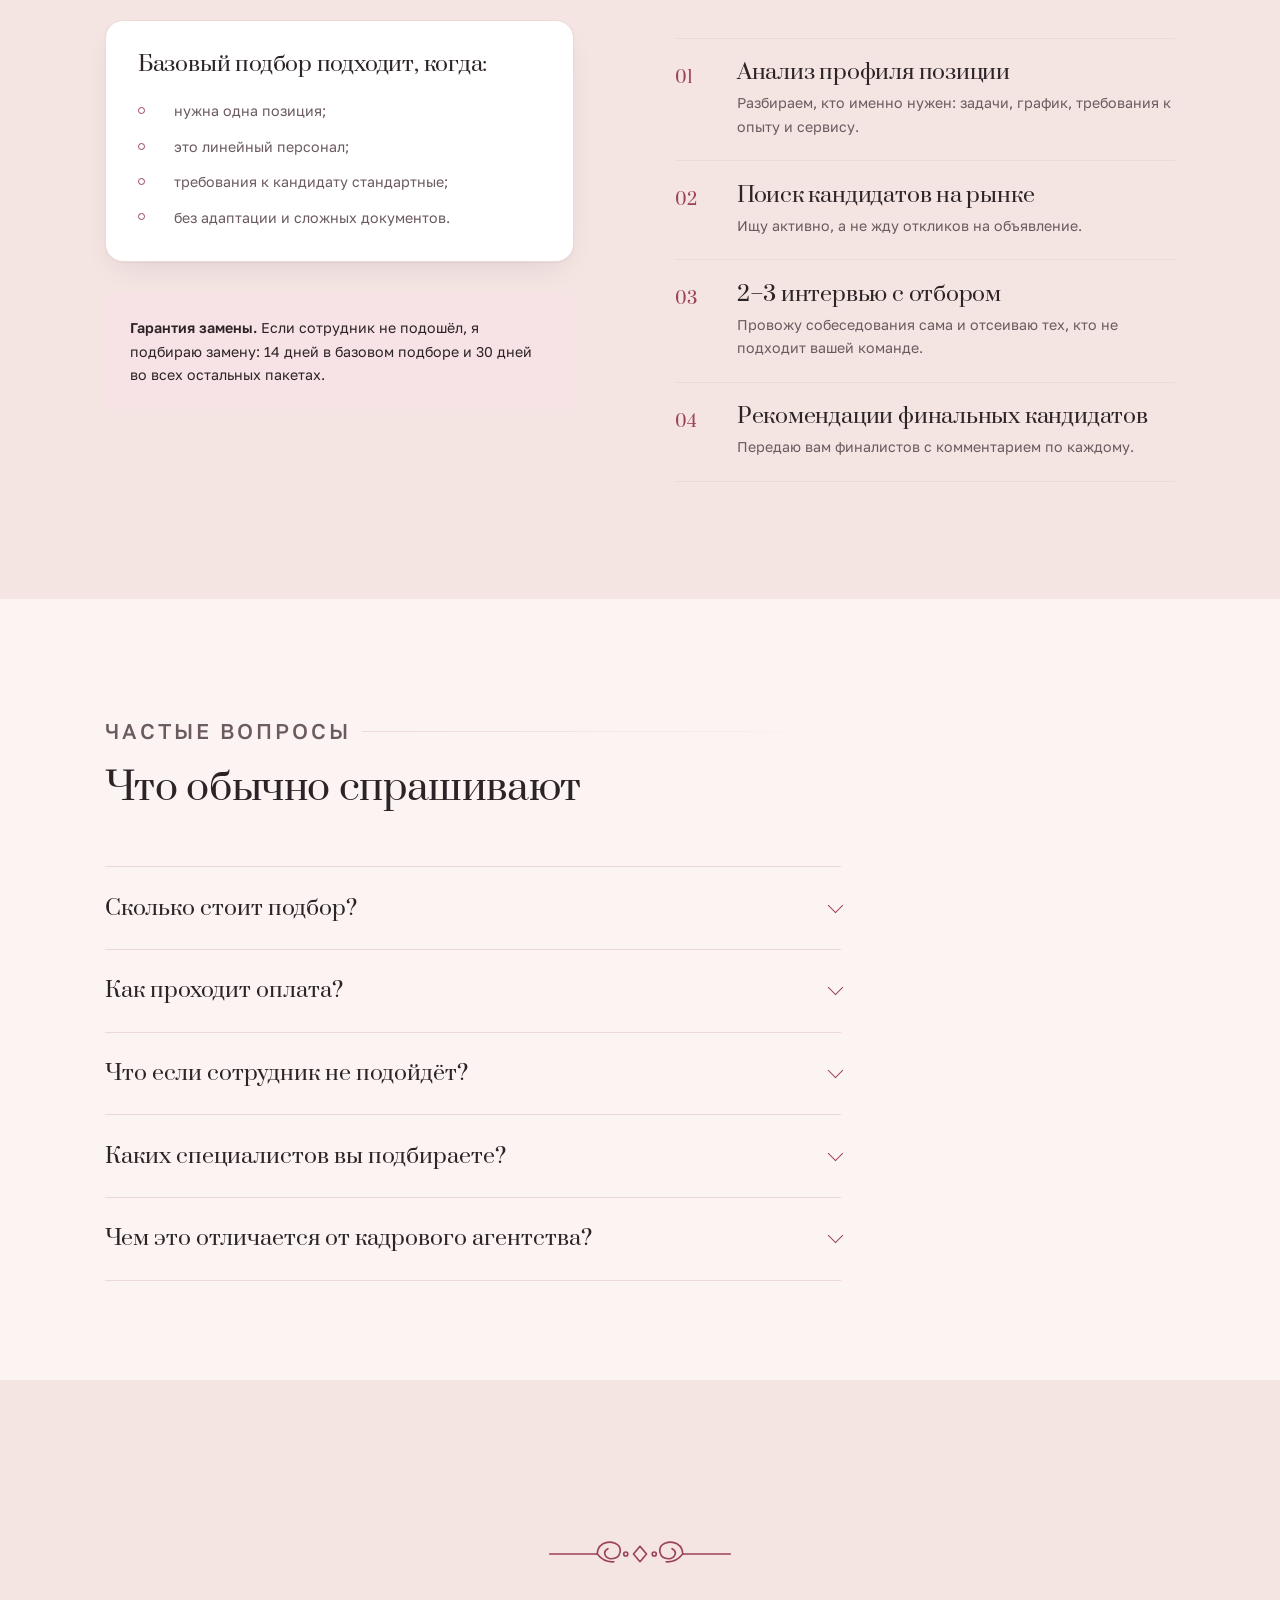
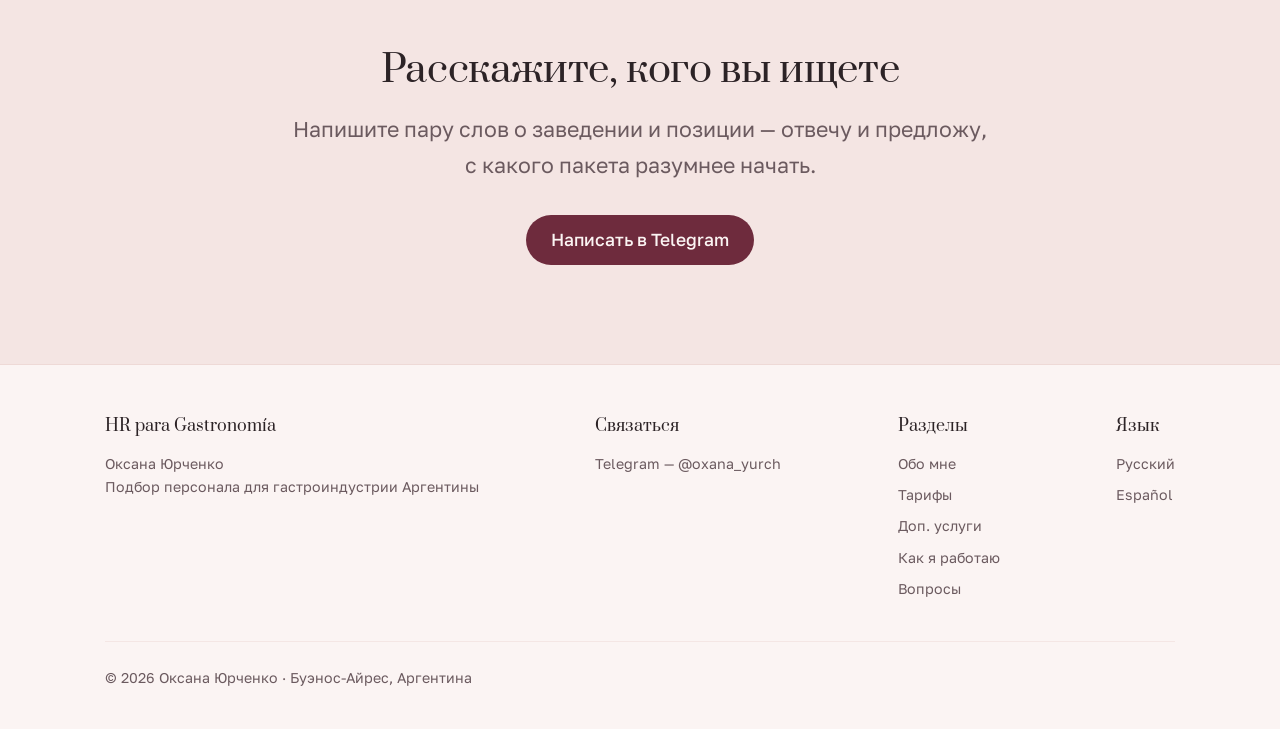
==== commit d2a877e1: "Привести списки пакетов к правке заказчицы Из расширенного подбора убрана строка «Оценка сервисных н" ====
--- a/index.html
+++ b/index.html
@@ -333,7 +333,6 @@
           <ul class="tier__list">
             <li class="tier__base">Всё из базового пакета</li>
             <li>Проверка рекомендаций с прошлых мест</li>
-            <li>Оценка сервисных навыков и уровня испанского</li>
             <li>Пробная смена перед выходом</li>
             <li>Гарантия замены — 30 дней</li>
           </ul>
@@ -350,7 +349,6 @@
             <li class="tier__base">Всё из расширенного пакета</li>
             <li>План закрытия 3–5 позиций по приоритету</li>
             <li>Базовые чек-листы для каждой роли</li>
-            <li>Сопровождение адаптации в первые недели</li>
             <li>Гарантия замены — 30 дней</li>
           </ul>
         </article>
--- a/assets/css/styles.css
+++ b/assets/css/styles.css
@@ -427,7 +427,11 @@
   border: 1px solid var(--border);
   box-shadow: var(--shadow);
 }
-.arch img { width: 100%; height: 100%; object-fit: cover; }
+/* Точка кадрирования: 50% — центр, меньше — видно больше верха снимка.
+   Портреты кадрируем ближе к верху, иначе арка срезает голову. */
+.arch img { width: 100%; height: 100%; object-fit: cover; object-position: 50% var(--focus, 50%); }
+.hero__figure .arch img { --focus: 8%; }
+.about__figure .arch img { --focus: 22%; }
 .arch--squat { border-radius: 34% 34% var(--radius) var(--radius) / 18% 18% 3% 3%; }
 
 .hero__figure .arch,
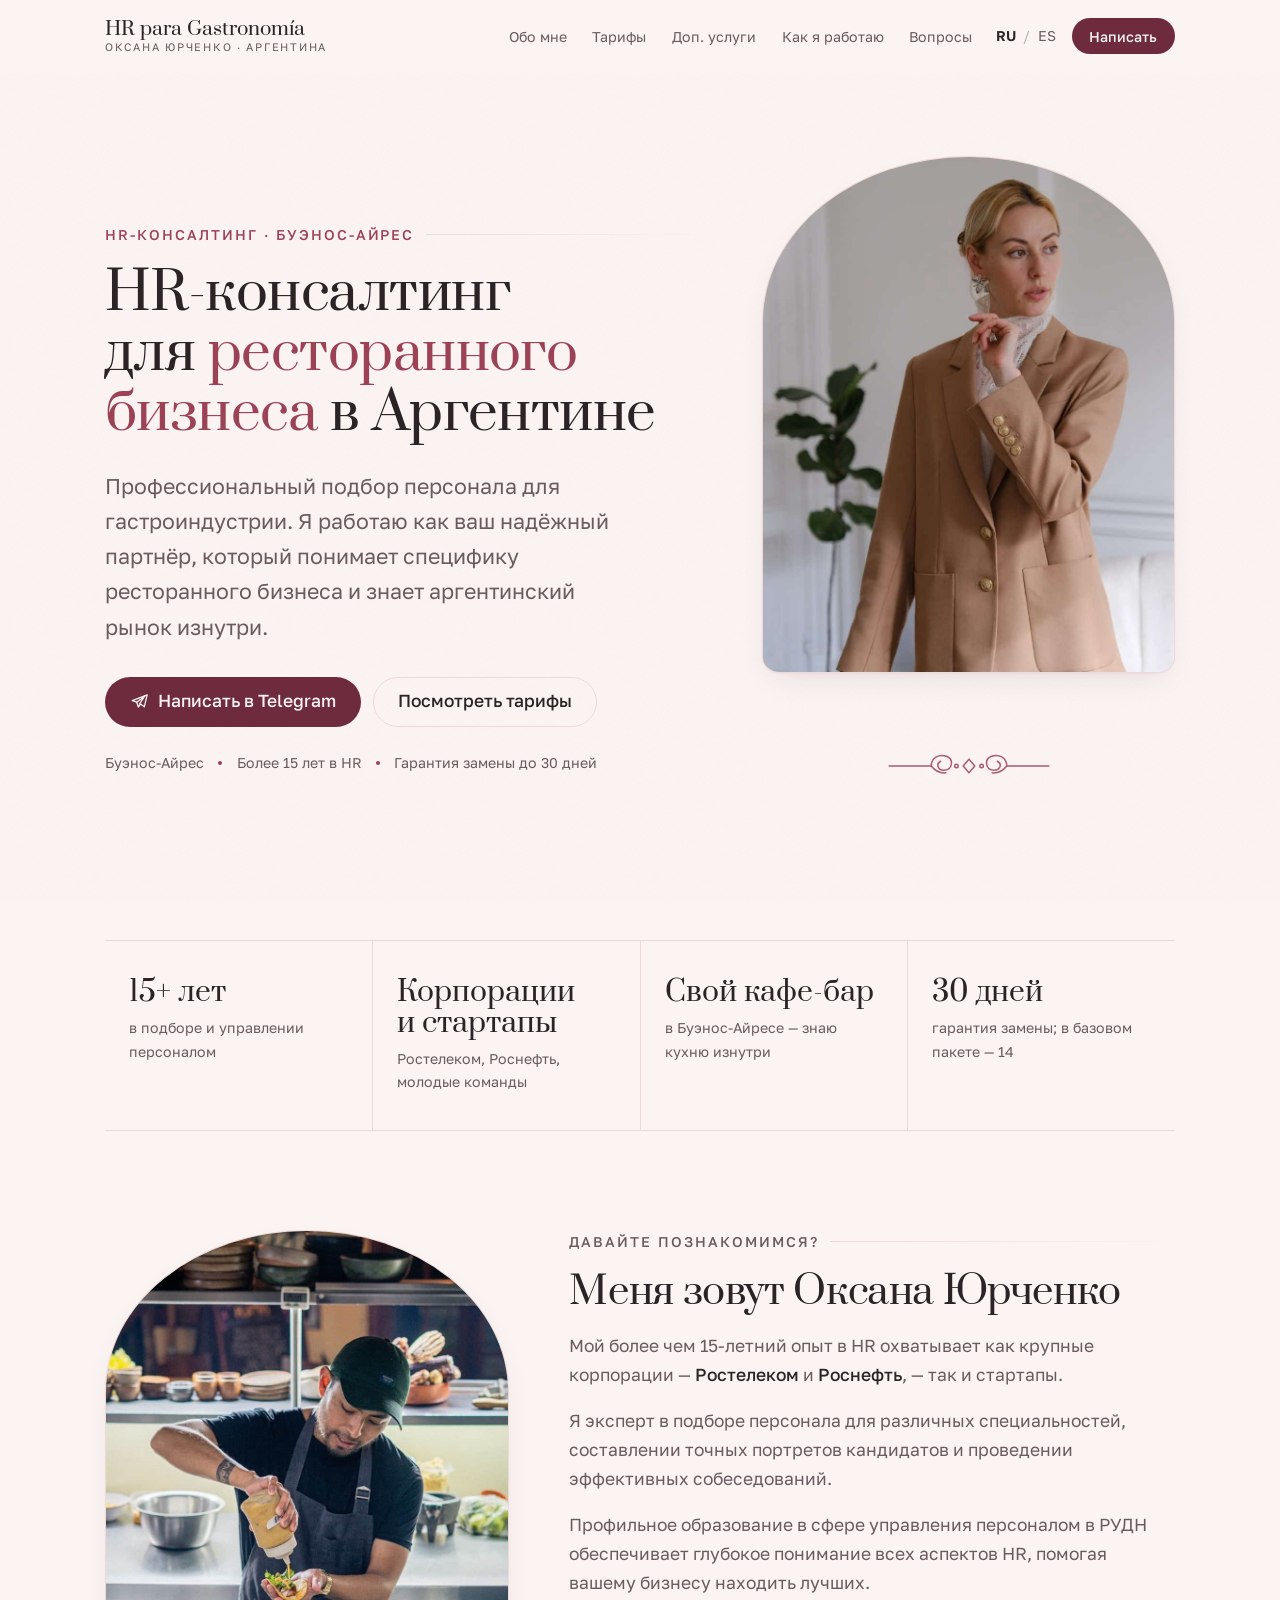
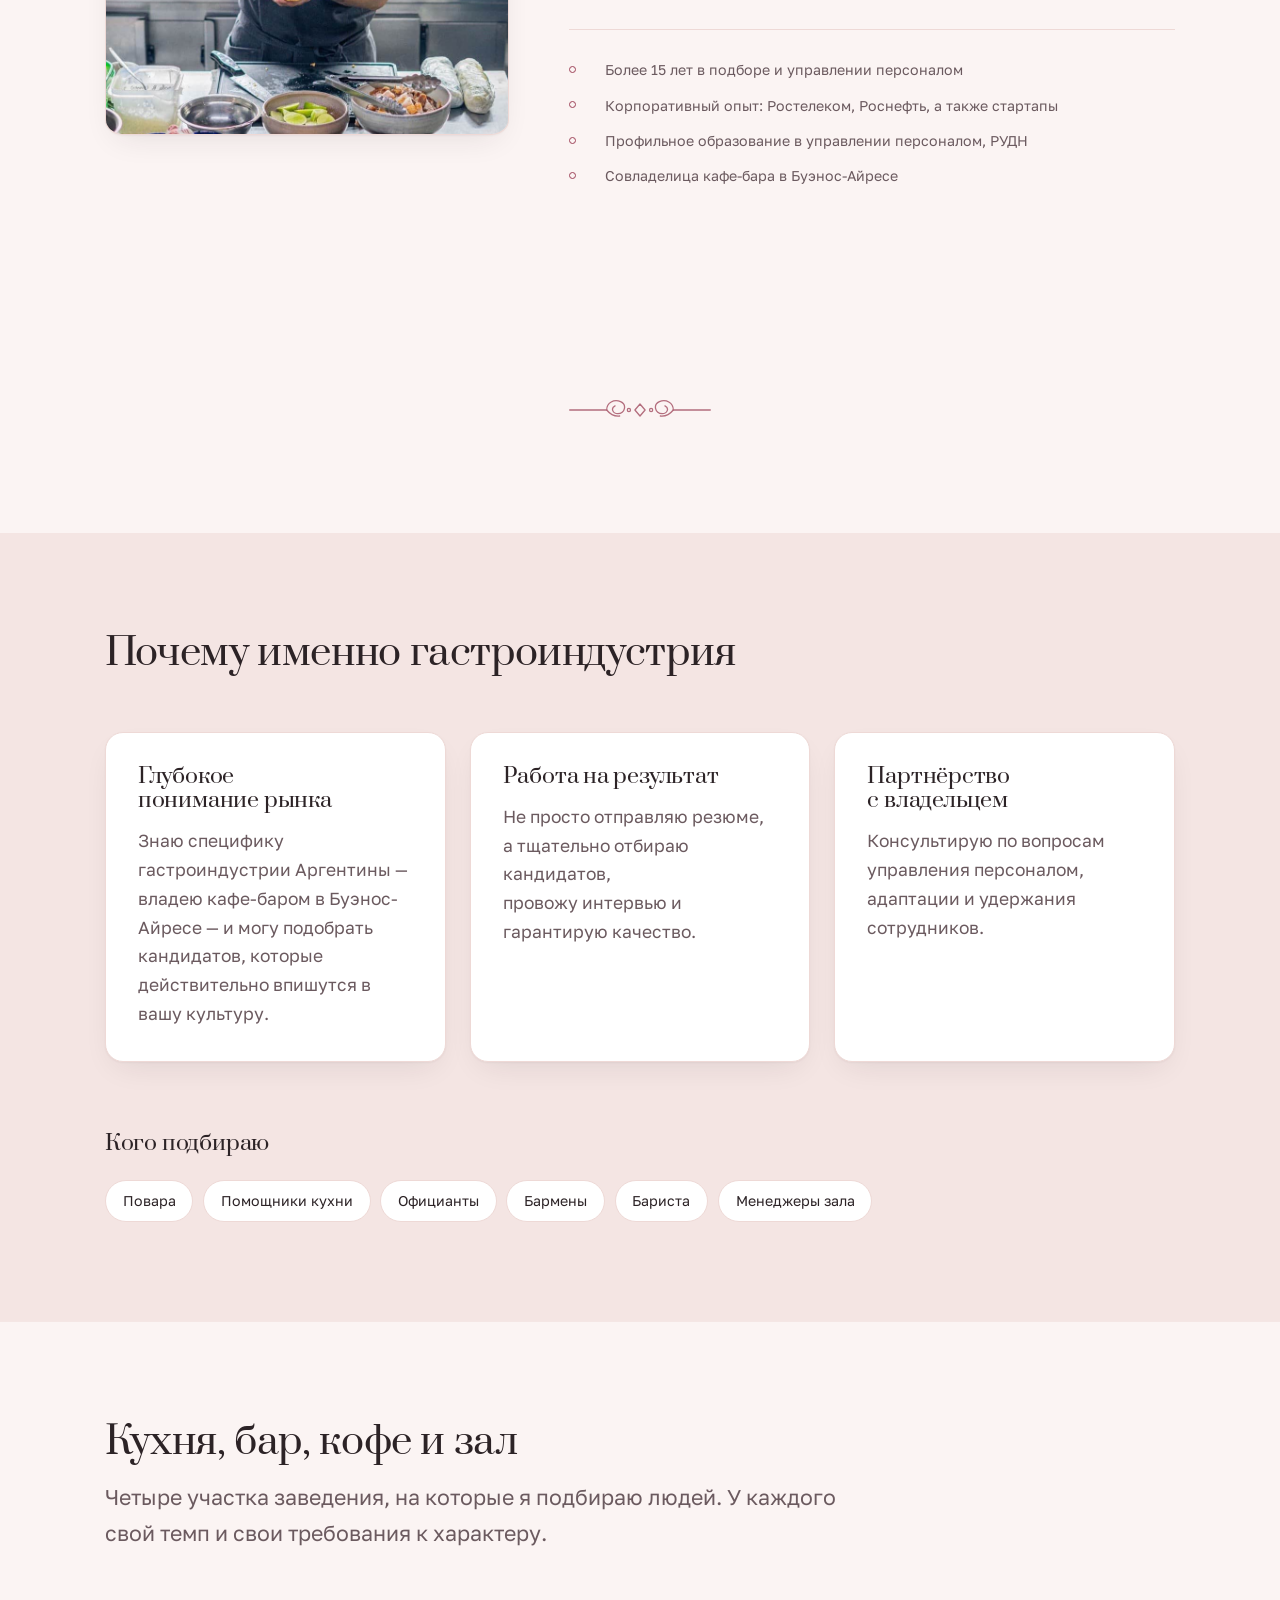
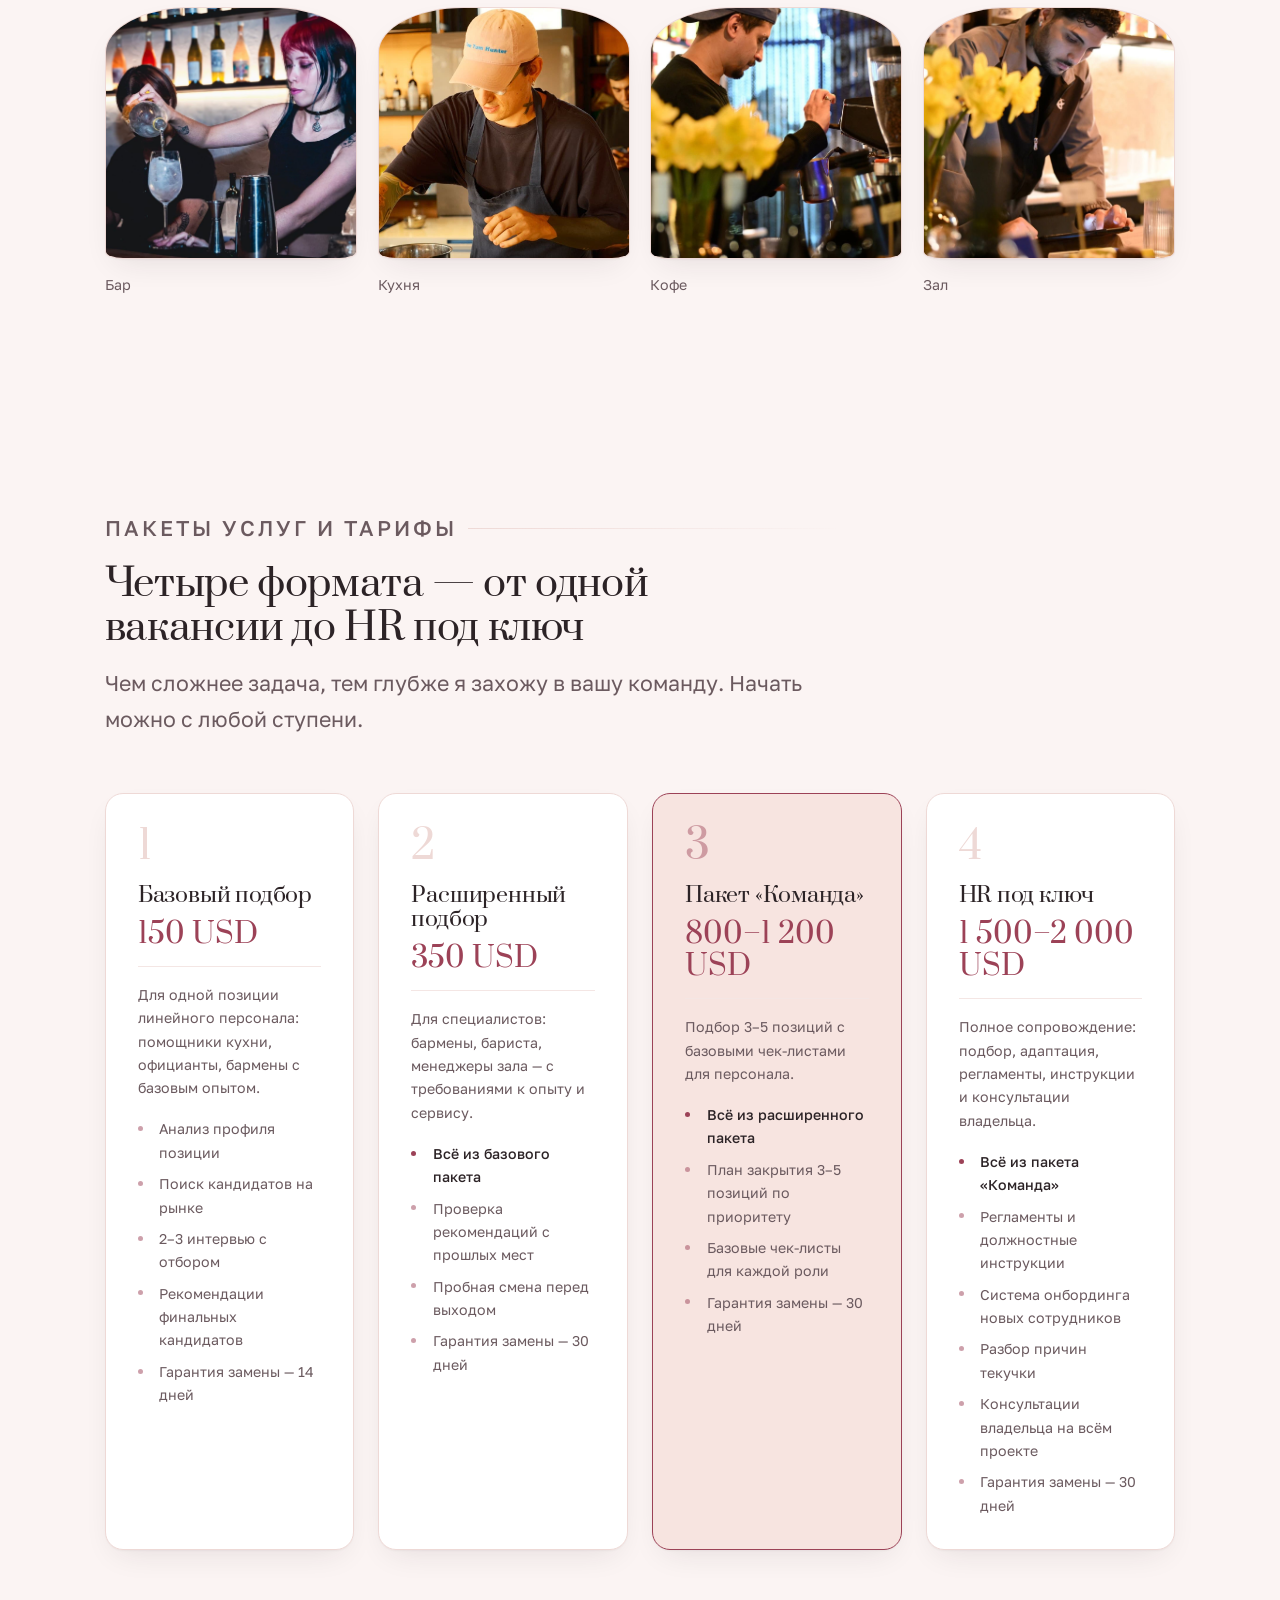
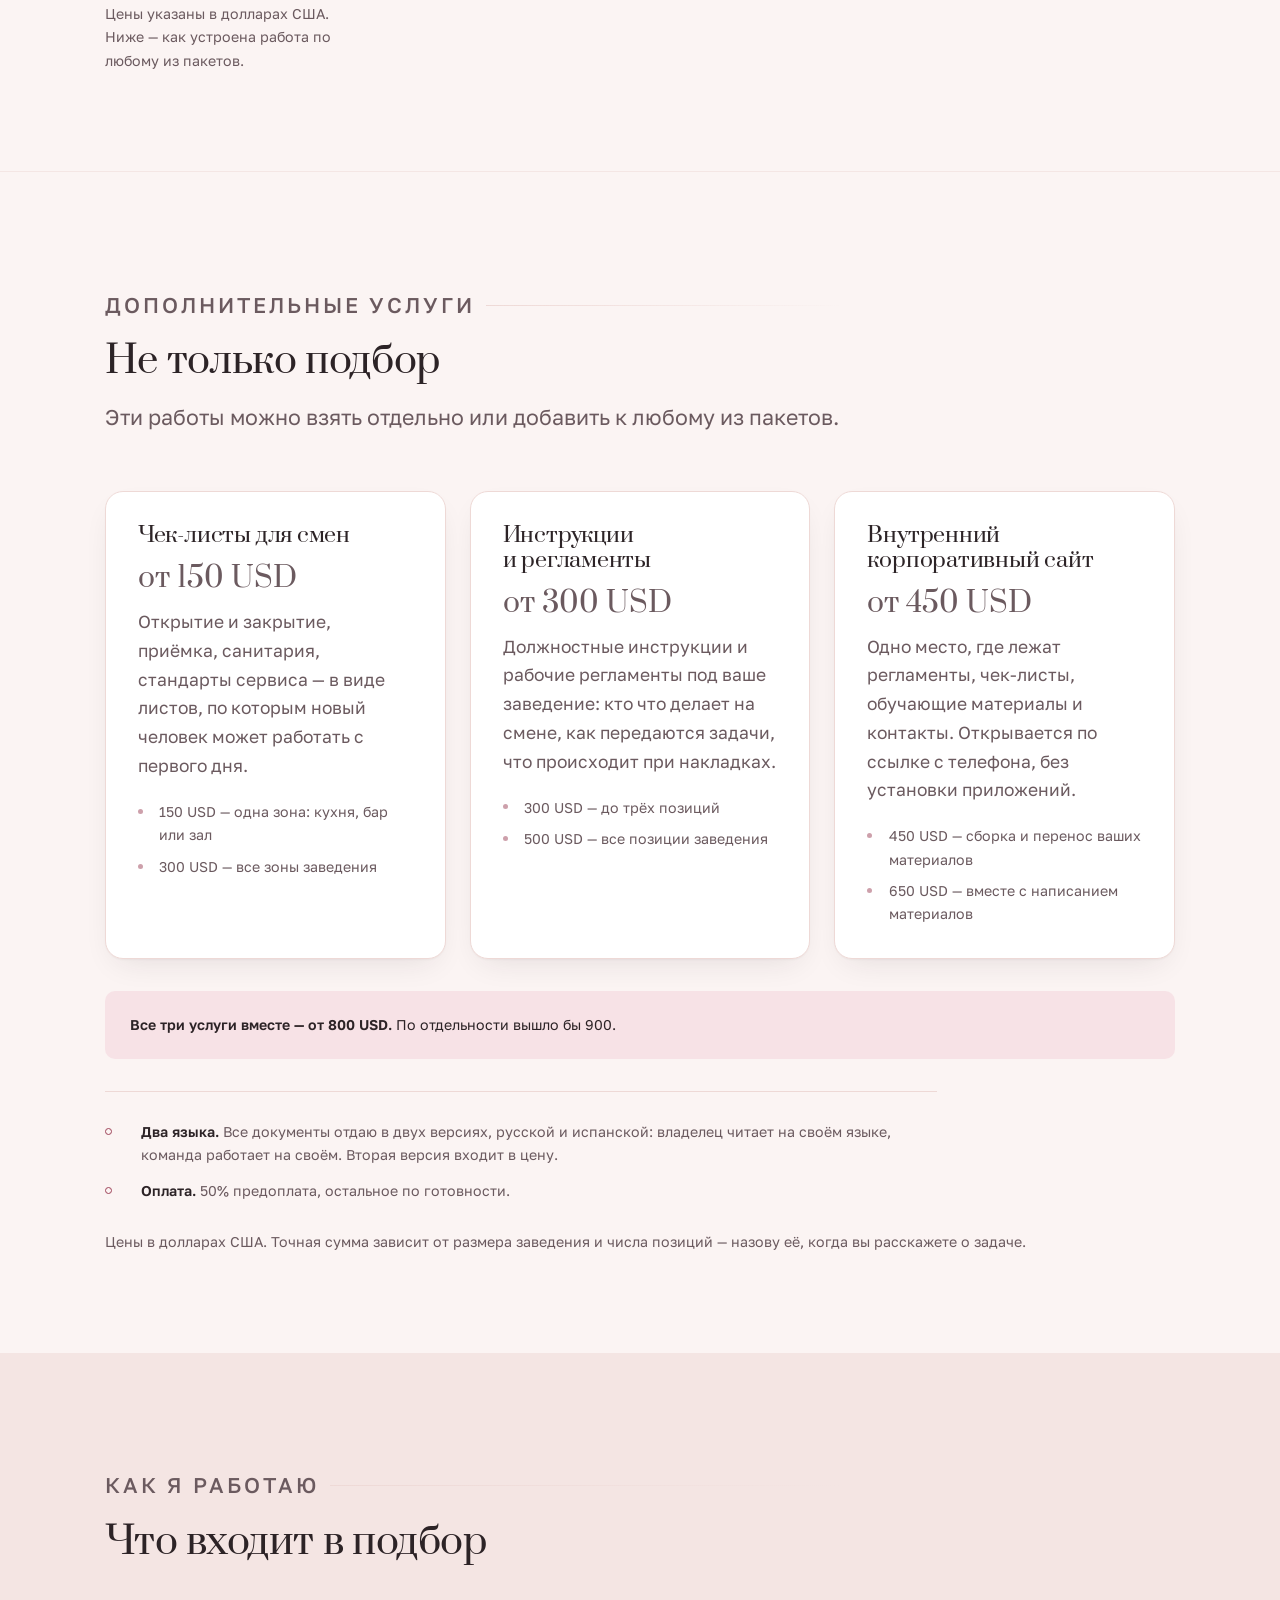
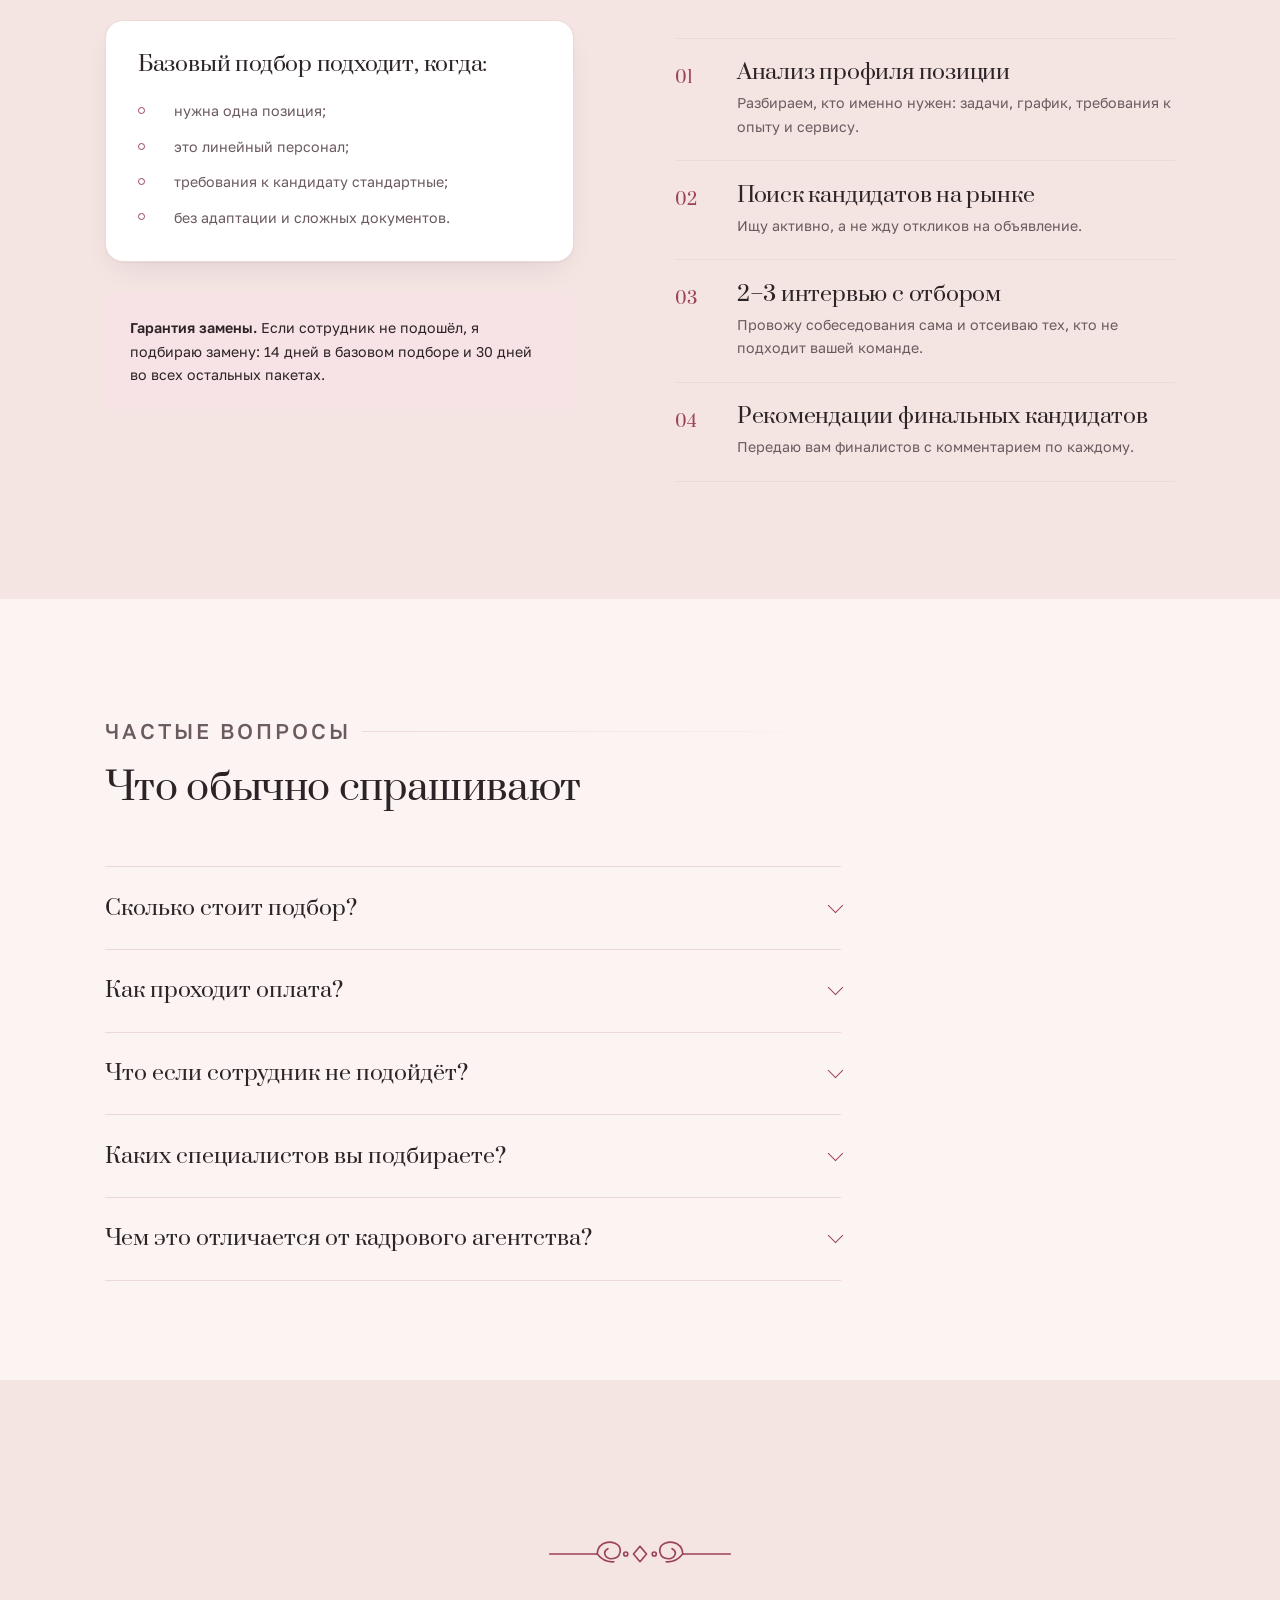
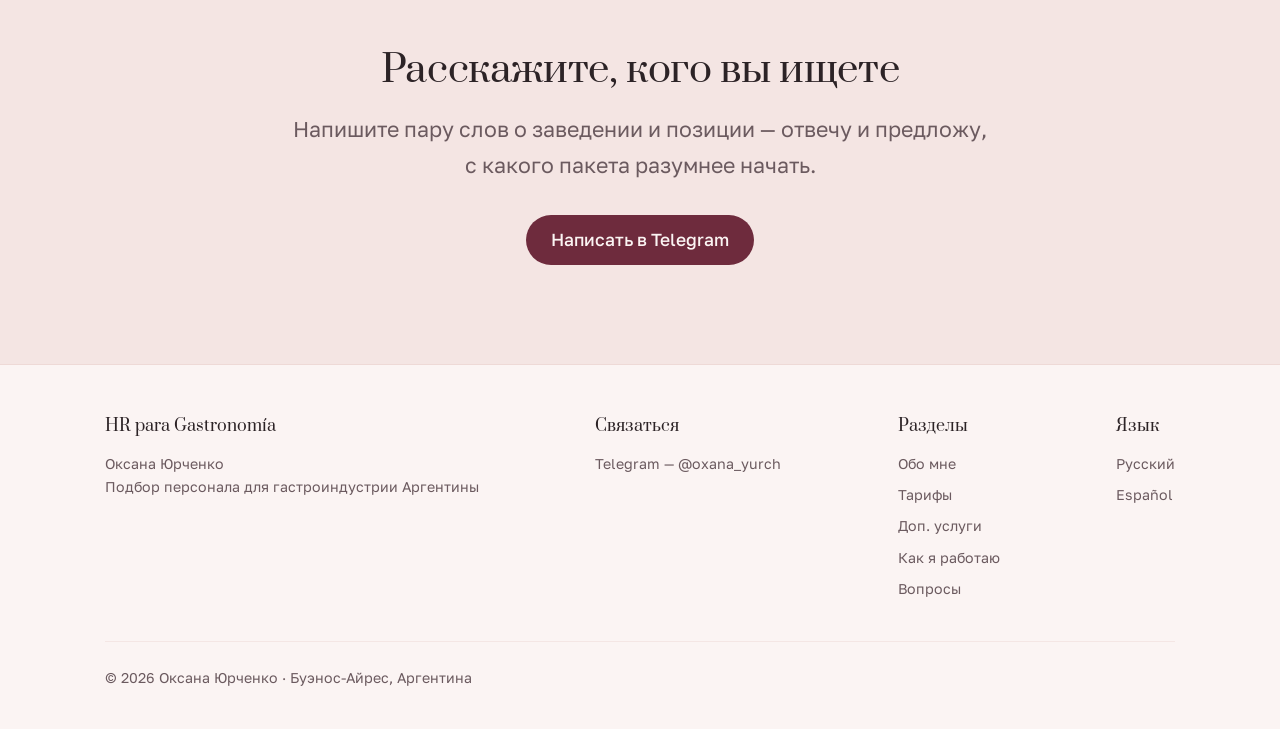
==== commit 0f835221: "Убрать обещание адаптации из пакета «Команда» и удалить БРИФ Описание пакета обещало «подбор 3–5 поз" ====
--- a/index.html
+++ b/index.html
@@ -343,7 +343,7 @@
           <h3 class="tier__name">Пакет «Команда»</h3>
           <p class="tier__price">800–1 200 USD</p>
           <p class="tier__for">
-            Подбор 3–5 позиций с адаптацией и базовыми чек-листами для персонала.
+            Подбор 3–5 позиций с базовыми чек-листами для персонала.
           </p>
           <ul class="tier__list">
             <li class="tier__base">Всё из расширенного пакета</li>
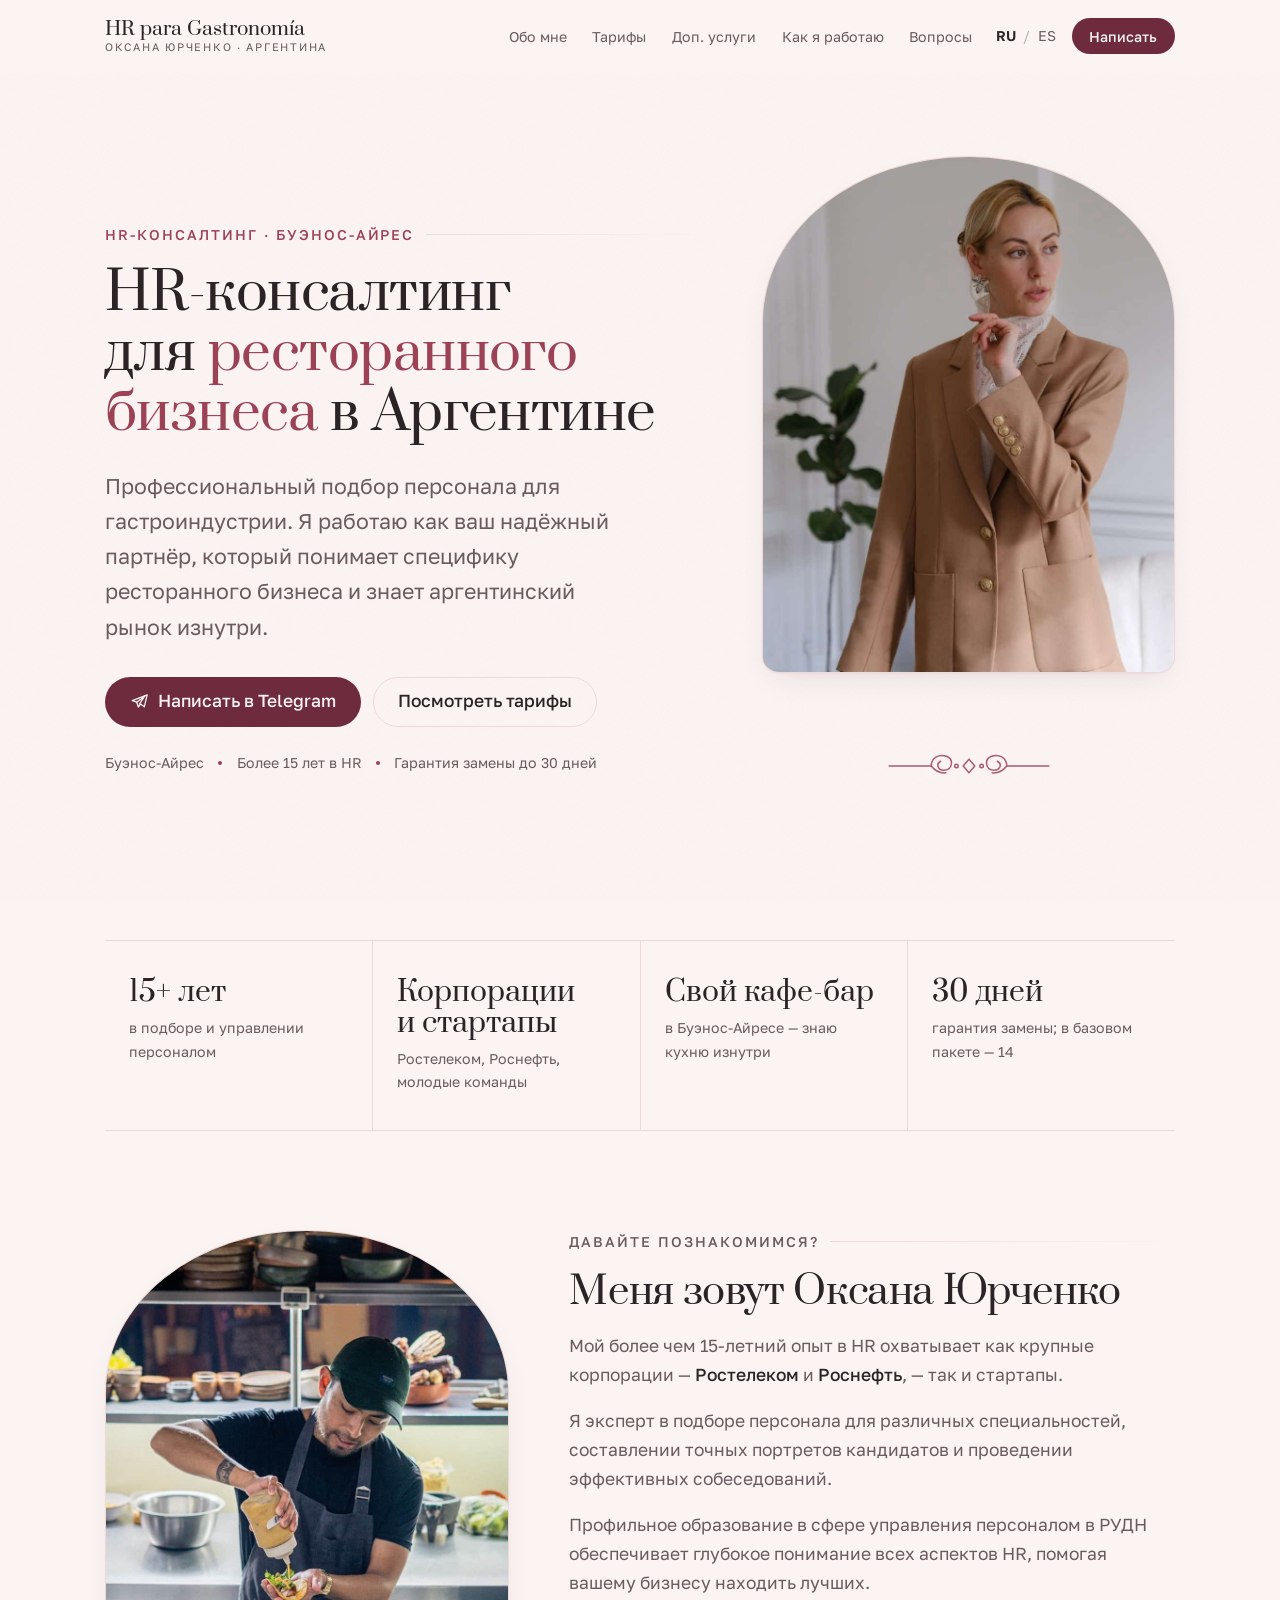
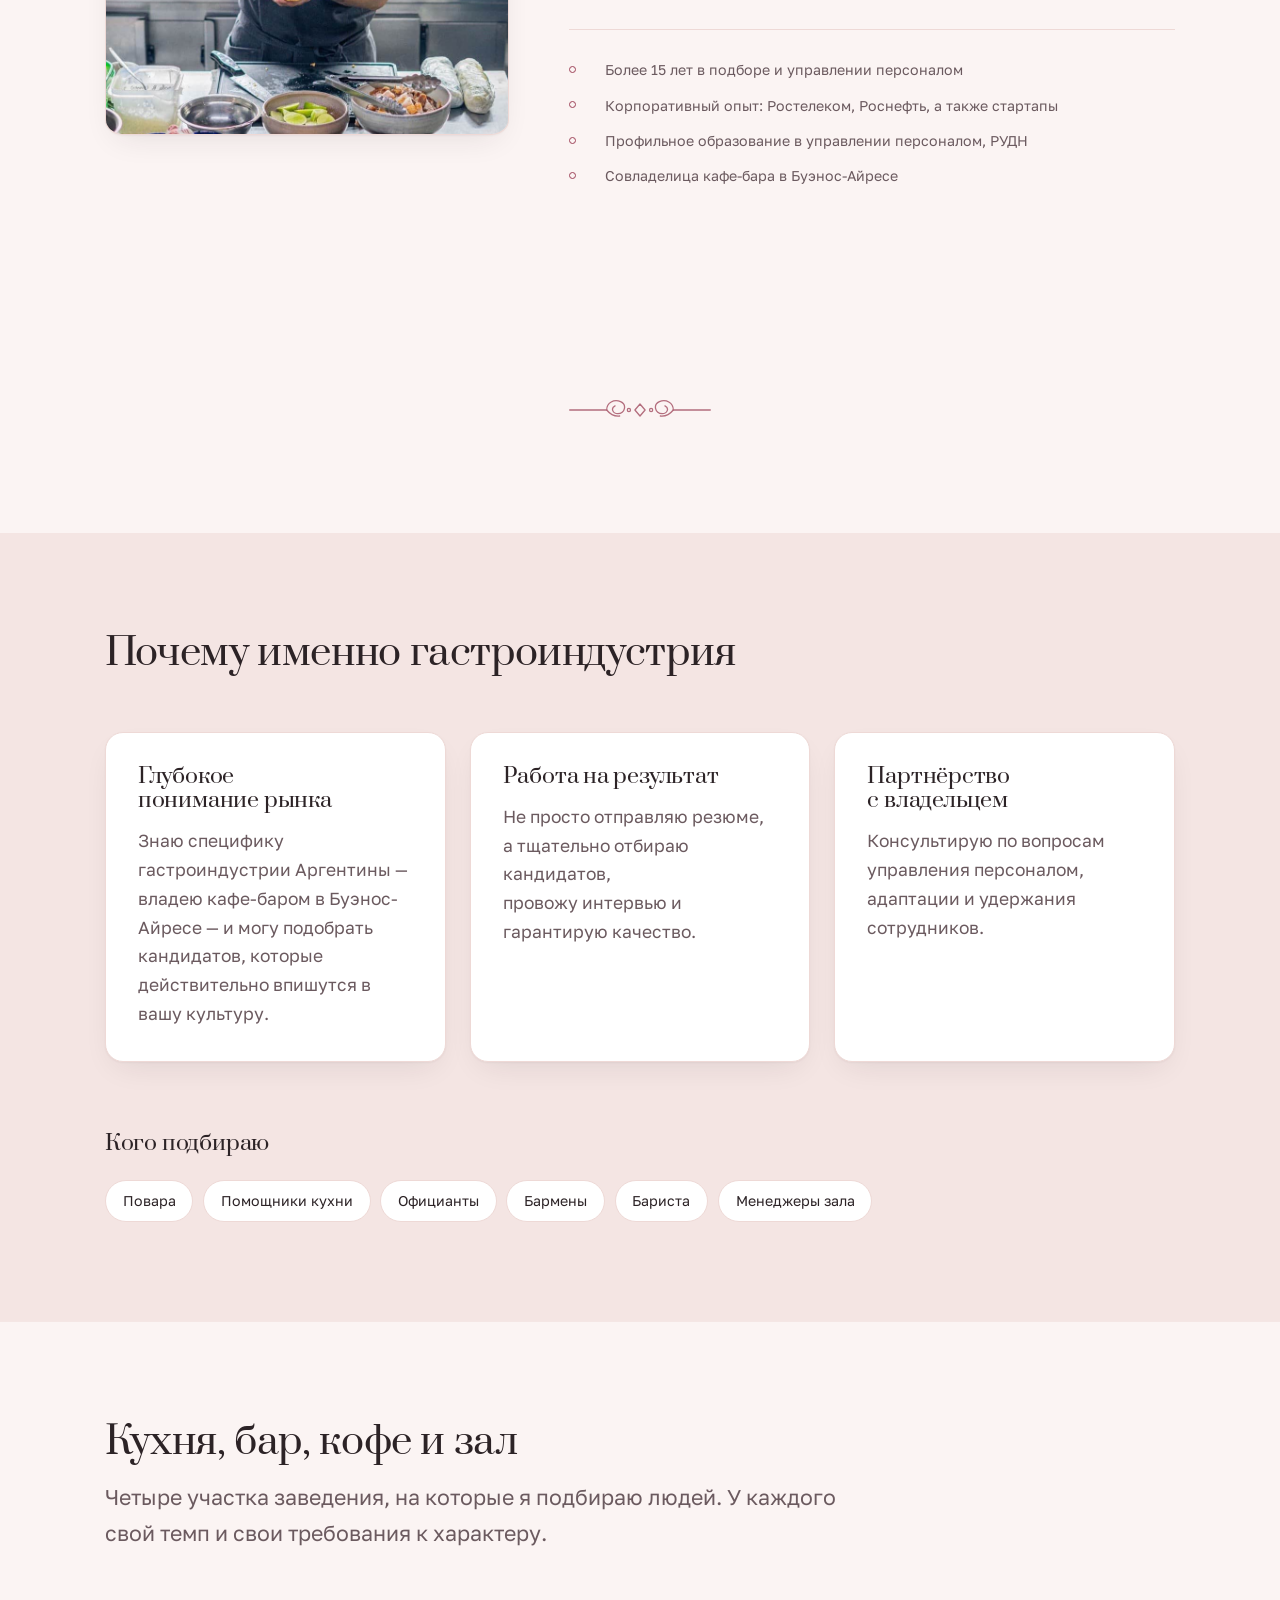
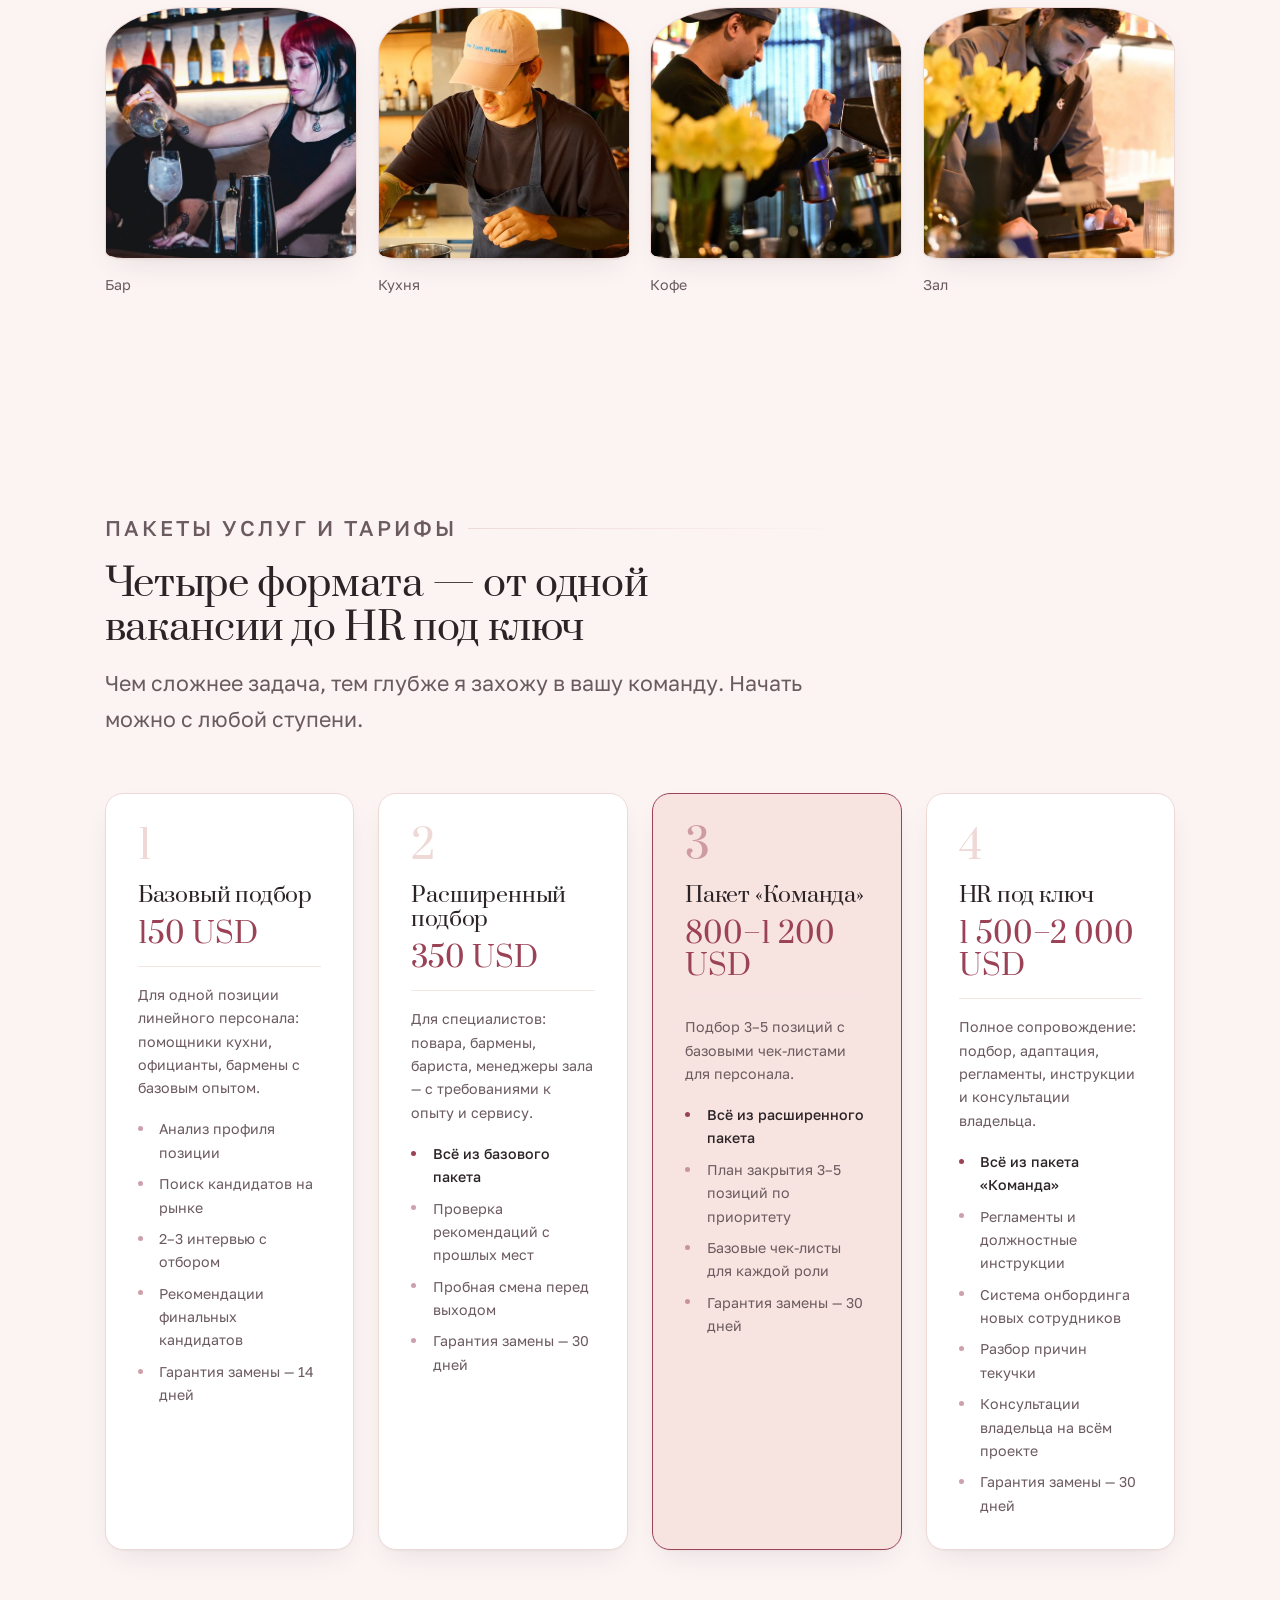
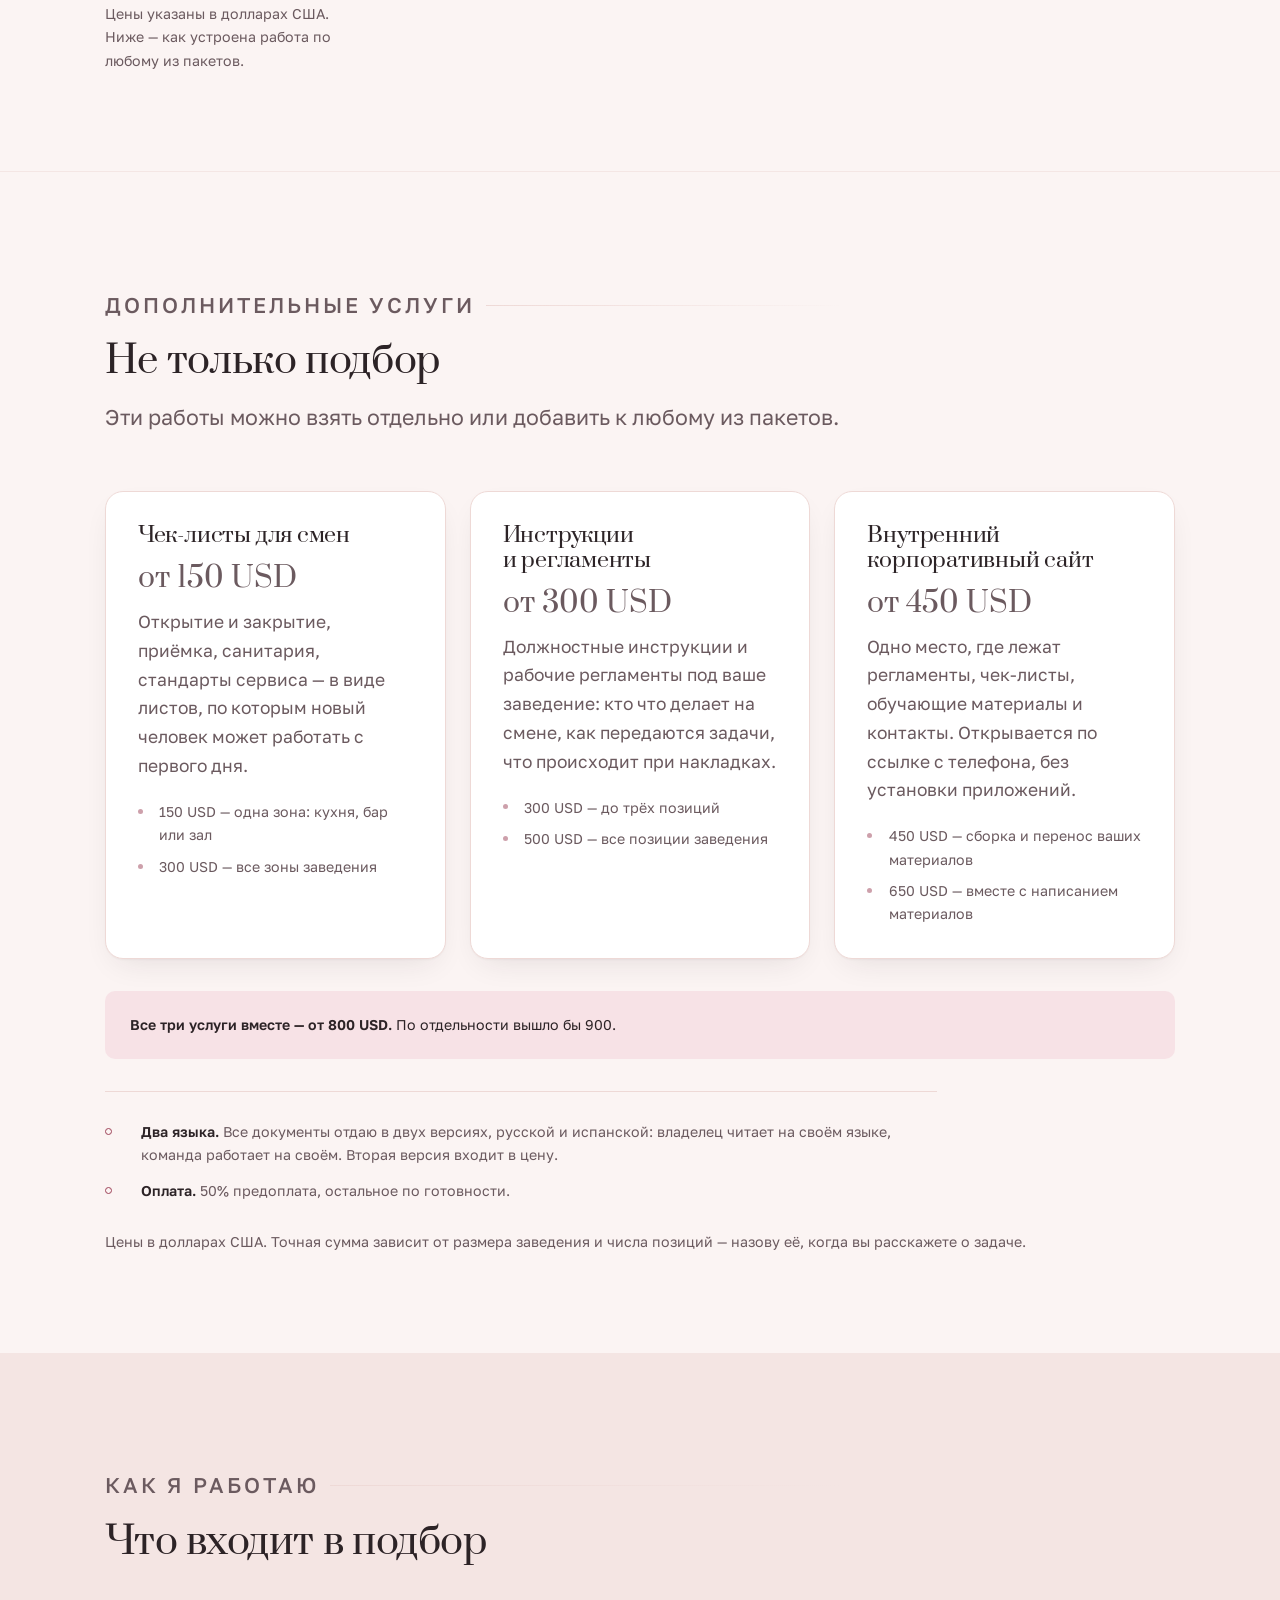
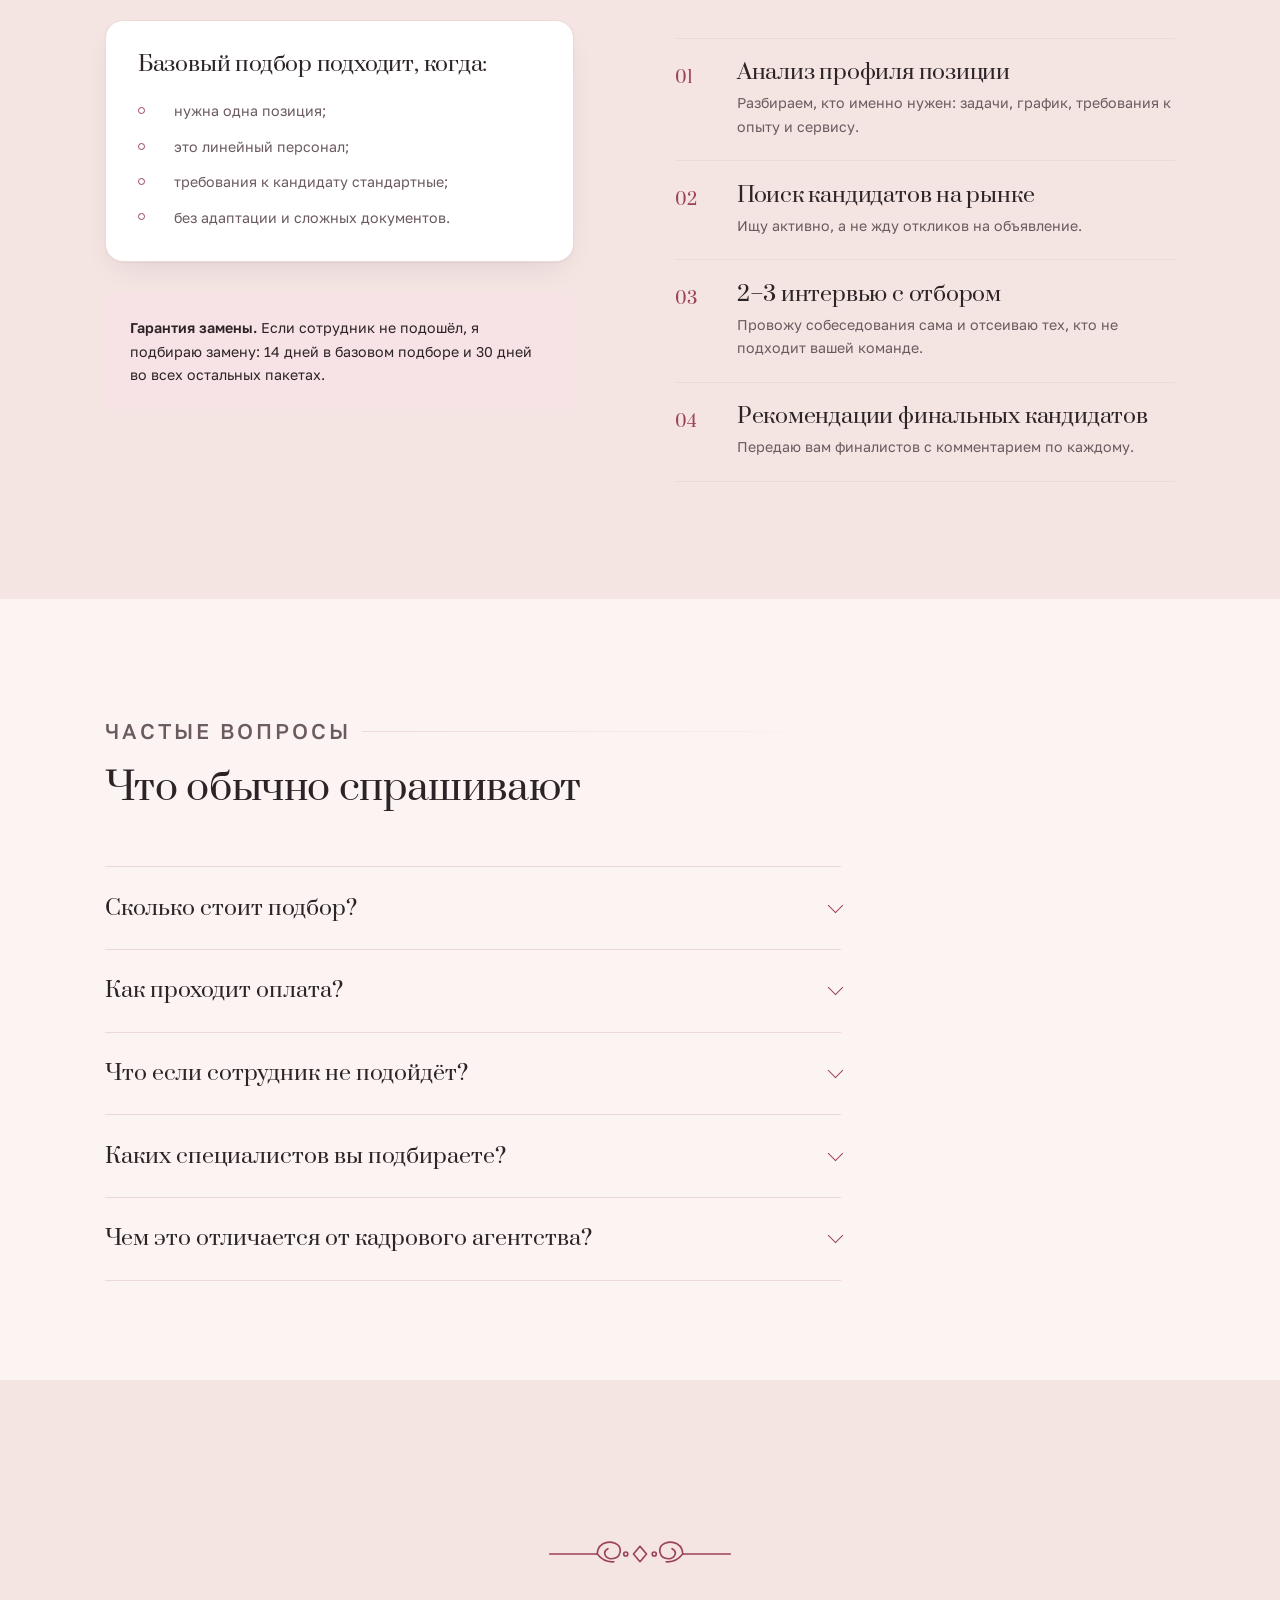
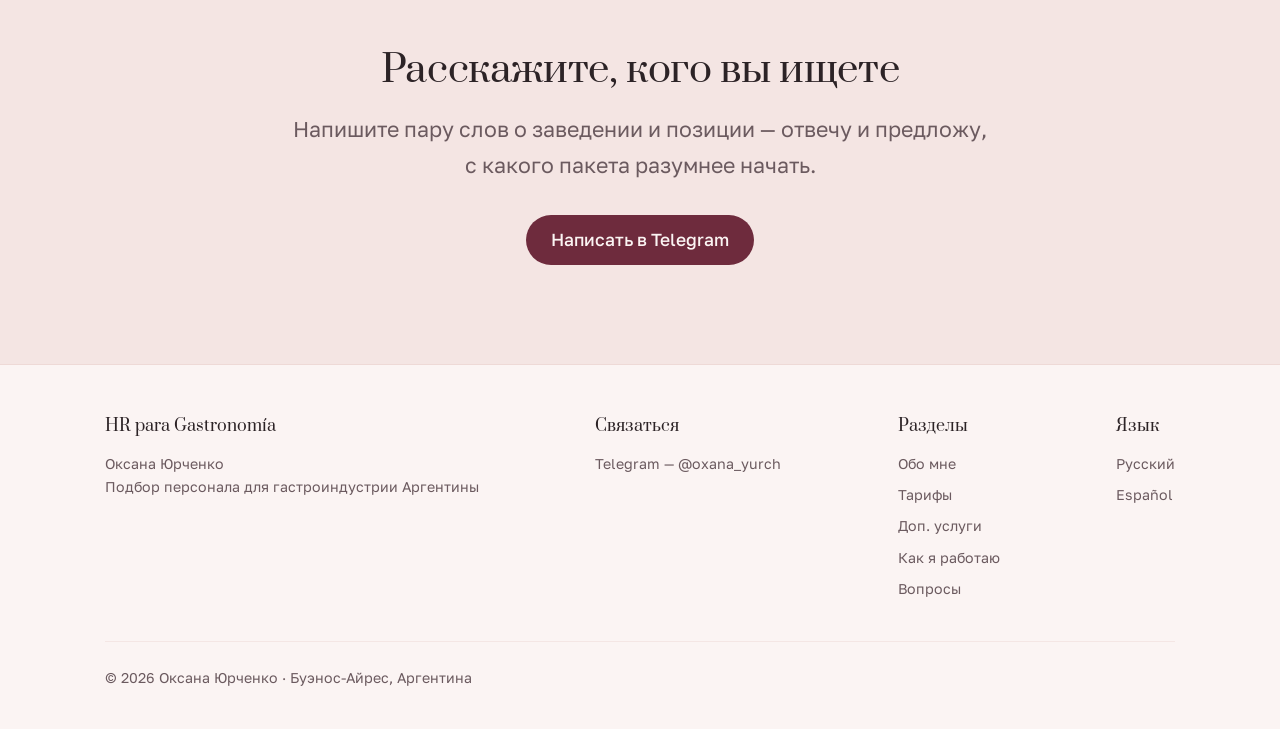
==== commit f20b0257: "Включить поваров в расширенный подбор, но не в базовый Заказчица уточнила: в базовом пакете поваров " ====
--- a/index.html
+++ b/index.html
@@ -327,8 +327,8 @@
           <h3 class="tier__name">Расширенный подбор</h3>
           <p class="tier__price">350 USD</p>
           <p class="tier__for">
-            Для специалистов: бармены, бариста, менеджеры зала — с требованиями к опыту
-            и сервису.
+            Для специалистов: повара, бармены, бариста, менеджеры зала — с требованиями
+            к опыту и сервису.
           </p>
           <ul class="tier__list">
             <li class="tier__base">Всё из базового пакета</li>
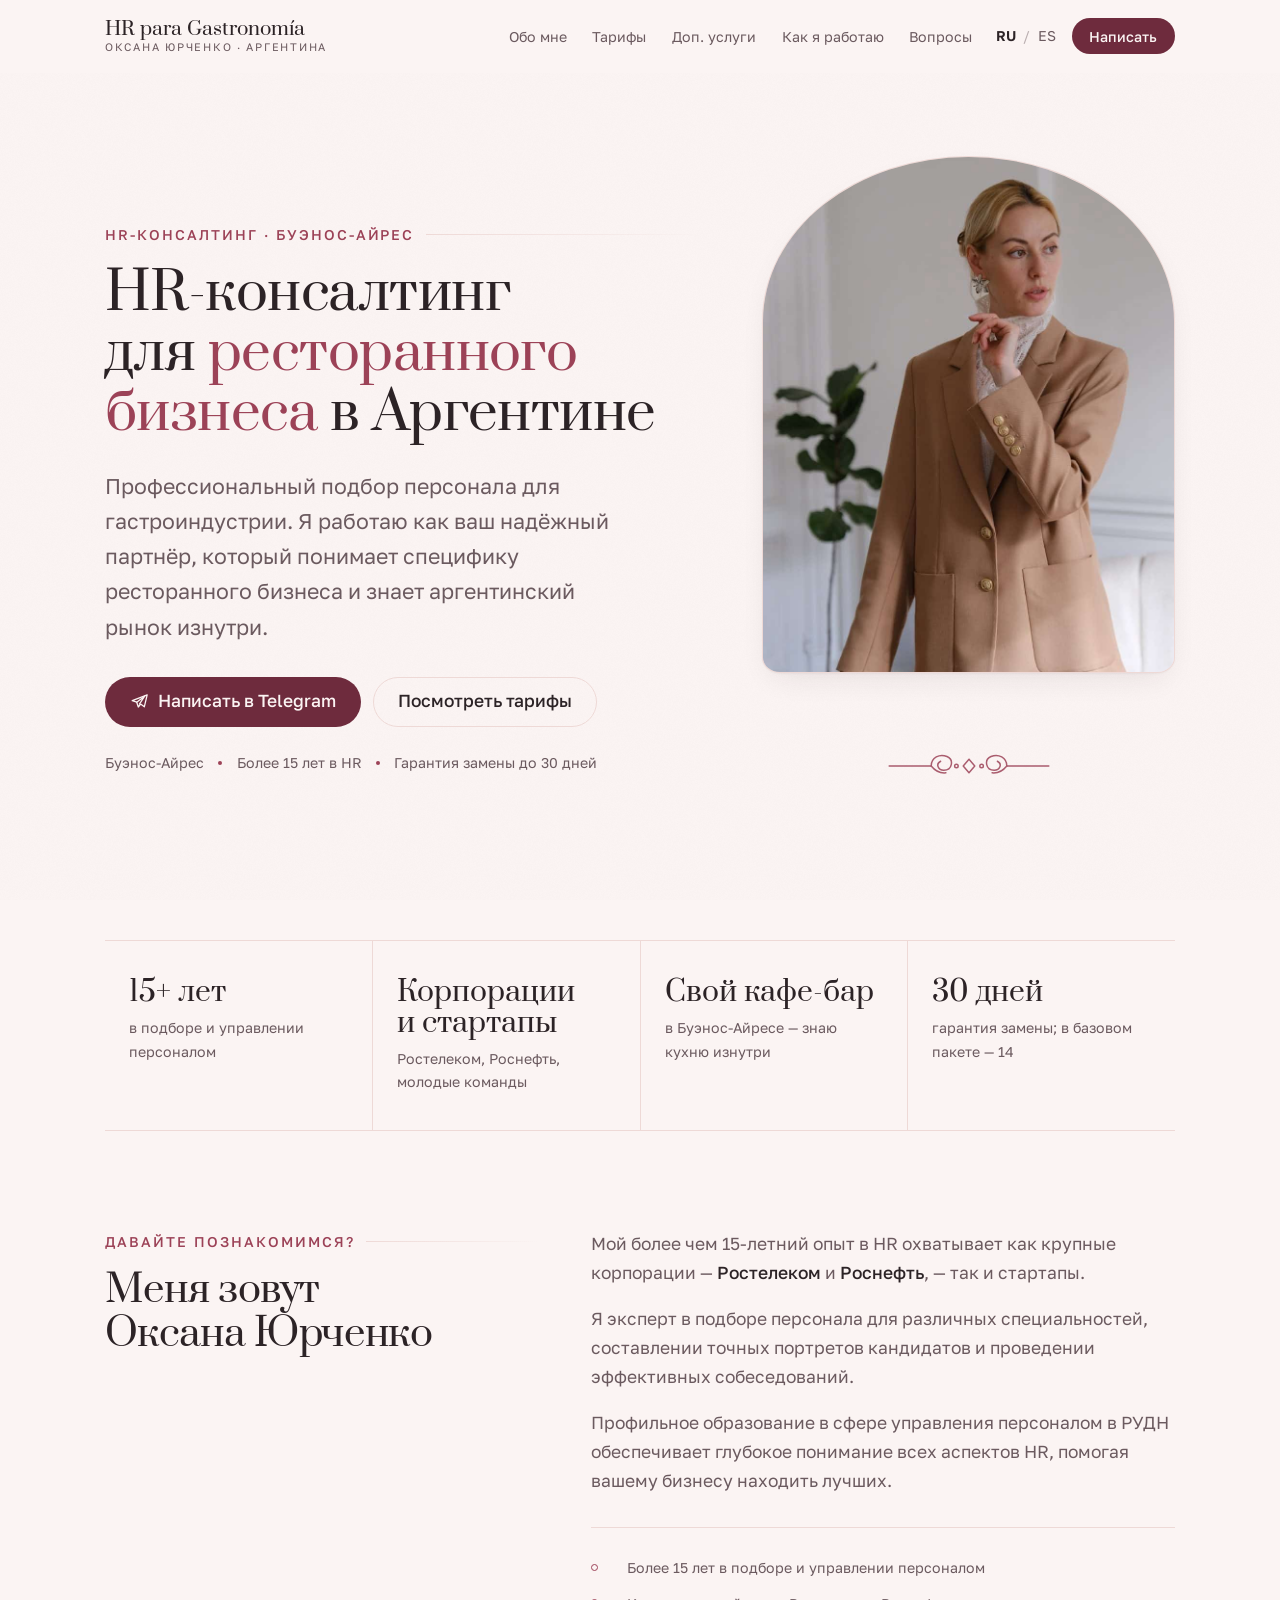
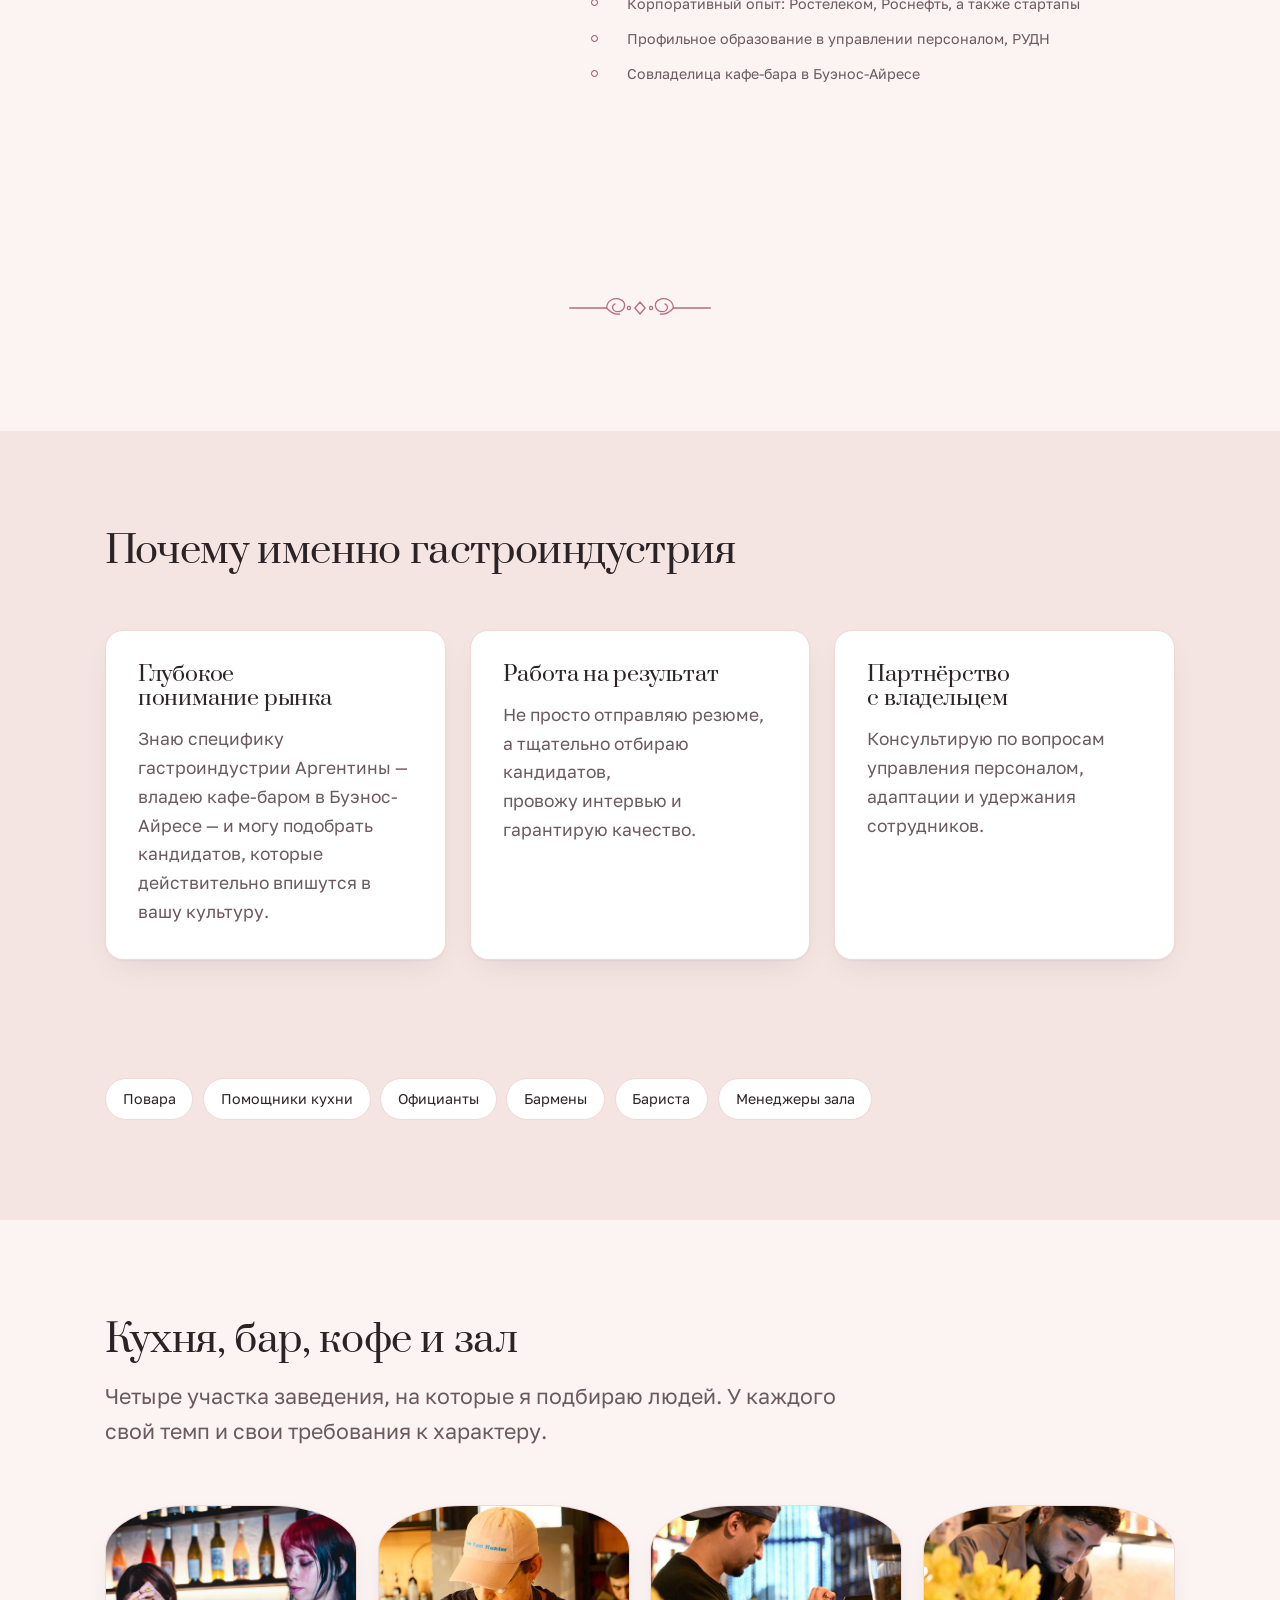
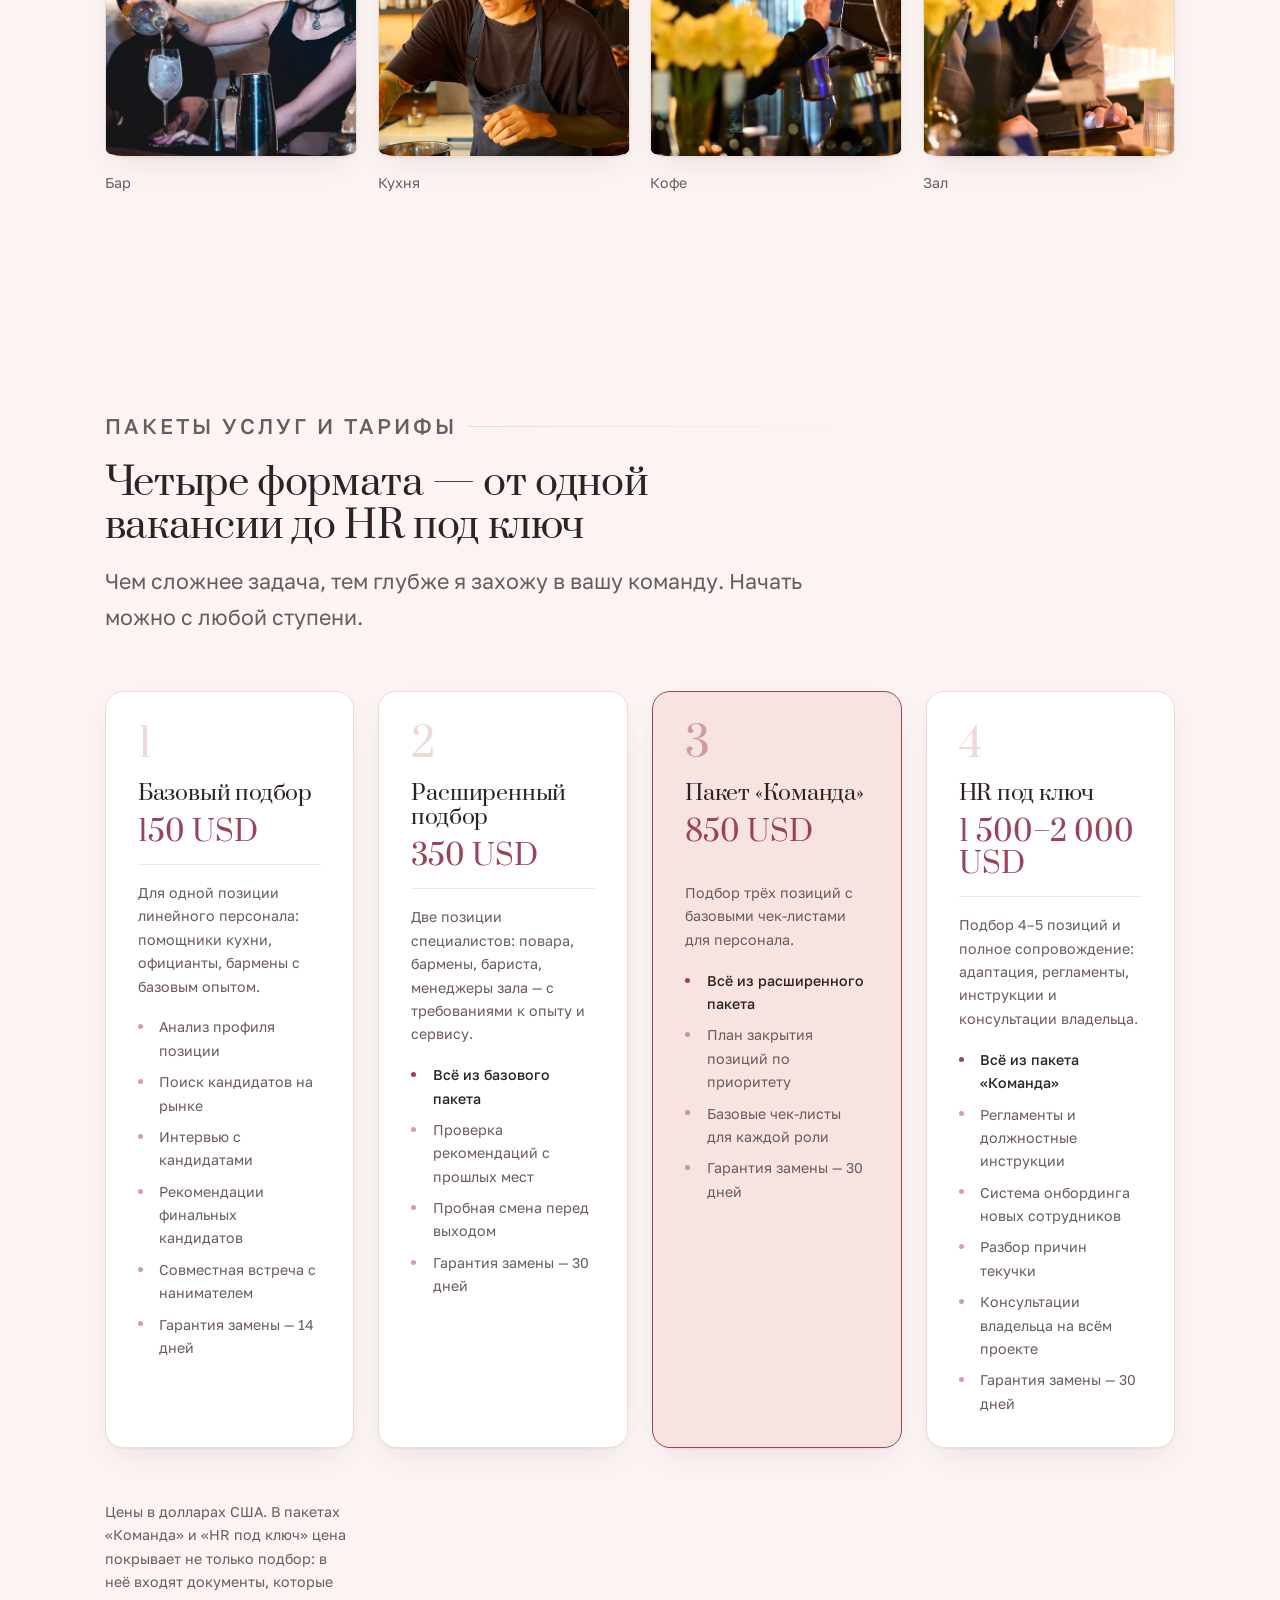
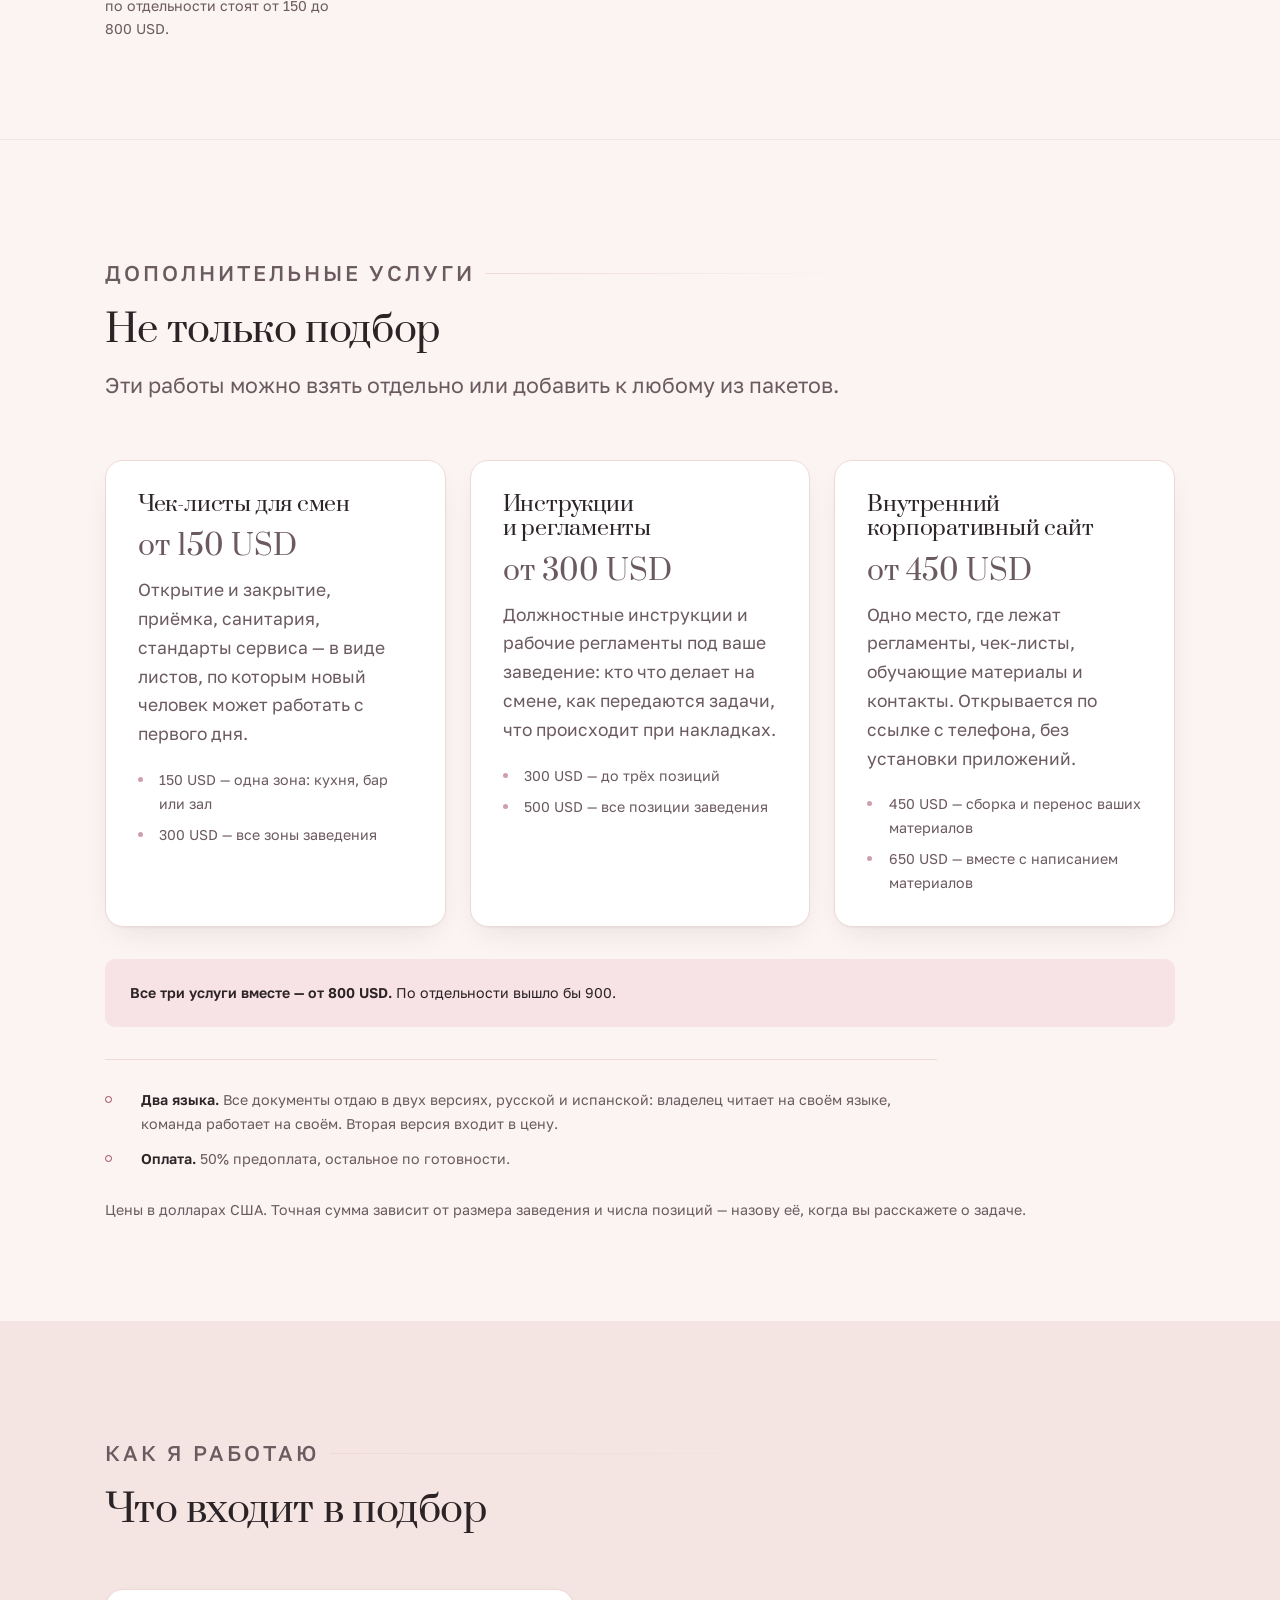
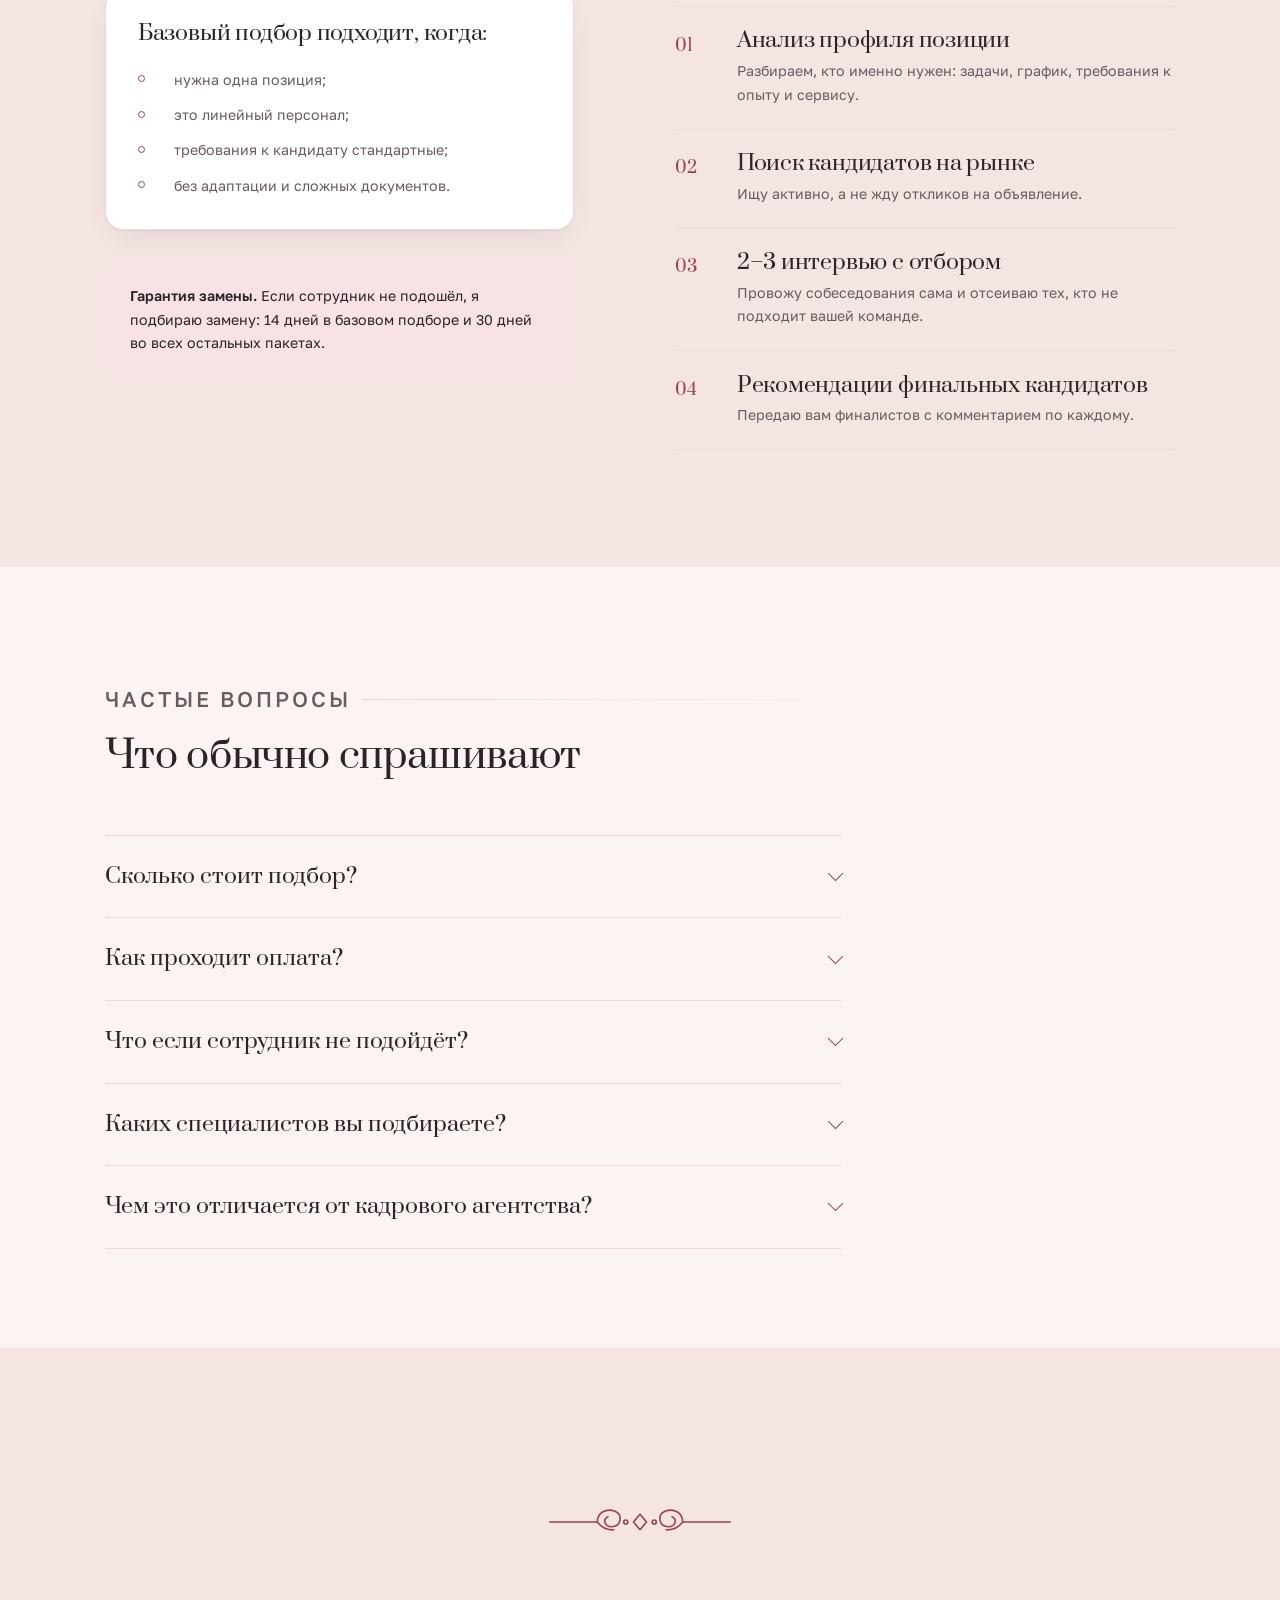
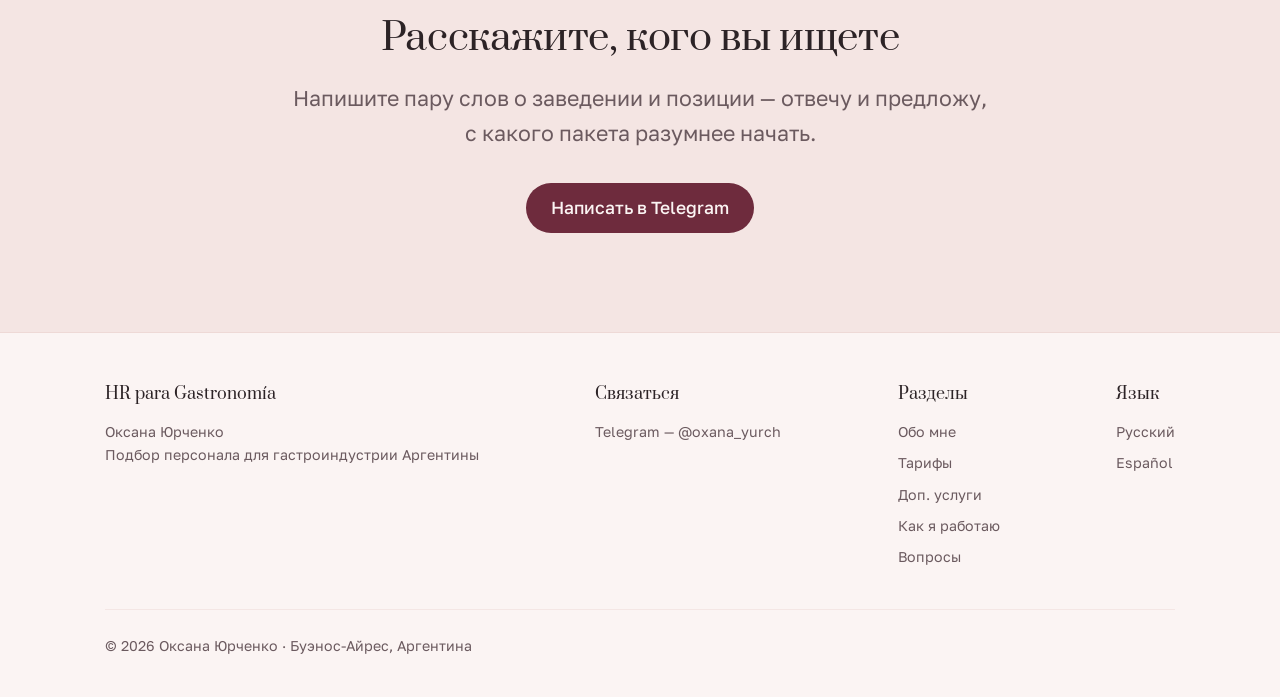
==== commit 0969e5c6: "Убрать фото из блока «Обо мне» и перестроить тарифы Блок «Обо мне» стал текстовым: фотография повара" ====
--- a/index.html
+++ b/index.html
@@ -165,17 +165,12 @@
   <!-- -------------------------------------------------------- Знакомство -->
   <section class="section" id="about">
     <div class="wrap about__grid">
-      <div class="about__figure reveal">
-        <figure class="arch">
-          <img src="assets/img/kitchen-plating.jpg" data-fallback="assets/img/kitchen-plating.svg"
-               width="900" height="1125" loading="lazy"
-               alt="Повар собирает блюдо на кухне">
-        </figure>
-      </div>
-
-      <div class="about__text reveal">
+      <div class="about__head reveal">
         <p class="eyebrow">Давайте познакомимся?</p>
         <h2>Меня зовут Оксана Юрченко</h2>
+      </div>
+
+      <div class="about__text reveal">
         <p>
           Мой более чем 15-летний опыт в HR охватывает как крупные корпорации —
           <strong>Ростелеком</strong> и <strong>Роснефть</strong>, — так и стартапы.
@@ -316,8 +311,9 @@
           <ul class="tier__list">
             <li>Анализ профиля позиции</li>
             <li>Поиск кандидатов на рынке</li>
-            <li>2–3 интервью с отбором</li>
+            <li>Интервью с кандидатами</li>
             <li>Рекомендации финальных кандидатов</li>
+            <li>Совместная встреча с нанимателем</li>
             <li>Гарантия замены — 14 дней</li>
           </ul>
         </article>
@@ -327,8 +323,8 @@
           <h3 class="tier__name">Расширенный подбор</h3>
           <p class="tier__price">350 USD</p>
           <p class="tier__for">
-            Для специалистов: повара, бармены, бариста, менеджеры зала — с требованиями
-            к опыту и сервису.
+            Две позиции специалистов: повара, бармены, бариста, менеджеры зала —
+            с требованиями к опыту и сервису.
           </p>
           <ul class="tier__list">
             <li class="tier__base">Всё из базового пакета</li>
@@ -341,13 +337,13 @@
         <article class="tier tier--featured">
           <p class="tier__num">3</p>
           <h3 class="tier__name">Пакет «Команда»</h3>
-          <p class="tier__price">800–1 200 USD</p>
+          <p class="tier__price">850 USD</p>
           <p class="tier__for">
-            Подбор 3–5 позиций с базовыми чек-листами для персонала.
+            Подбор трёх позиций с базовыми чек-листами для персонала.
           </p>
           <ul class="tier__list">
             <li class="tier__base">Всё из расширенного пакета</li>
-            <li>План закрытия 3–5 позиций по приоритету</li>
+            <li>План закрытия позиций по приоритету</li>
             <li>Базовые чек-листы для каждой роли</li>
             <li>Гарантия замены — 30 дней</li>
           </ul>
@@ -358,8 +354,8 @@
           <h3 class="tier__name">HR под ключ</h3>
           <p class="tier__price">1 500–2 000 USD</p>
           <p class="tier__for">
-            Полное сопровождение: подбор, адаптация, регламенты, инструкции и консультации
-            владельца.
+            Подбор 4–5 позиций и полное сопровождение: адаптация, регламенты, инструкции
+            и консультации владельца.
           </p>
           <ul class="tier__list">
             <li class="tier__base">Всё из пакета «Команда»</li>
@@ -372,7 +368,8 @@
         </article>
 
       <p class="tiers-note">
-        Цены указаны в долларах США. Ниже — как устроена работа по любому из пакетов.
+        Цены в долларах США. В пакетах «Команда» и «HR под ключ» цена покрывает не только
+        подбор: в неё входят документы, которые по отдельности стоят от 150 до 800 USD.
       </p>
     </div>
   </section>
--- a/assets/css/styles.css
+++ b/assets/css/styles.css
@@ -431,11 +431,9 @@
    Портреты кадрируем ближе к верху, иначе арка срезает голову. */
 .arch img { width: 100%; height: 100%; object-fit: cover; object-position: 50% var(--focus, 50%); }
 .hero__figure .arch img { --focus: 8%; }
-.about__figure .arch img { --focus: 22%; }
 .arch--squat { border-radius: 34% 34% var(--radius) var(--radius) / 18% 18% 3% 3%; }
 
-.hero__figure .arch,
-.about__figure .arch { aspect-ratio: 4 / 5; }
+.hero__figure .arch { aspect-ratio: 4 / 5; }
 .gallery .arch { aspect-ratio: 1 / 1; }
 
 /* --------------------------------------------------------------------------
@@ -491,12 +489,14 @@
    11. Знакомство
    -------------------------------------------------------------------------- */
 
+/* Блок без фотографии: слева заголовок, справа текст. */
 .about__grid {
   display: grid;
-  grid-template-columns: minmax(0, .8fr) minmax(0, 1.2fr);
-  gap: clamp(2rem, 1.4rem + 3vw, 4.5rem);
+  grid-template-columns: minmax(0, .85fr) minmax(0, 1.15fr);
+  gap: clamp(1.5rem, 1rem + 3vw, 4.5rem);
   align-items: start;
 }
+.about__head .eyebrow { margin-bottom: 1rem; }
 .about__text > * + * { margin-top: 1.1rem; }
 .about__text p { color: var(--ink-2); }
 .about__text strong { color: var(--ink); font-weight: 500; }
@@ -783,7 +783,6 @@
 
   /* На узком экране сначала заголовок и кнопки, фотография — следом. */
   .hero__figure { max-width: 380px; margin-inline: auto; }
-  .about__figure { max-width: 360px; margin-inline: auto; }
 
   .facts { grid-template-columns: repeat(2, minmax(0, 1fr)); }
 
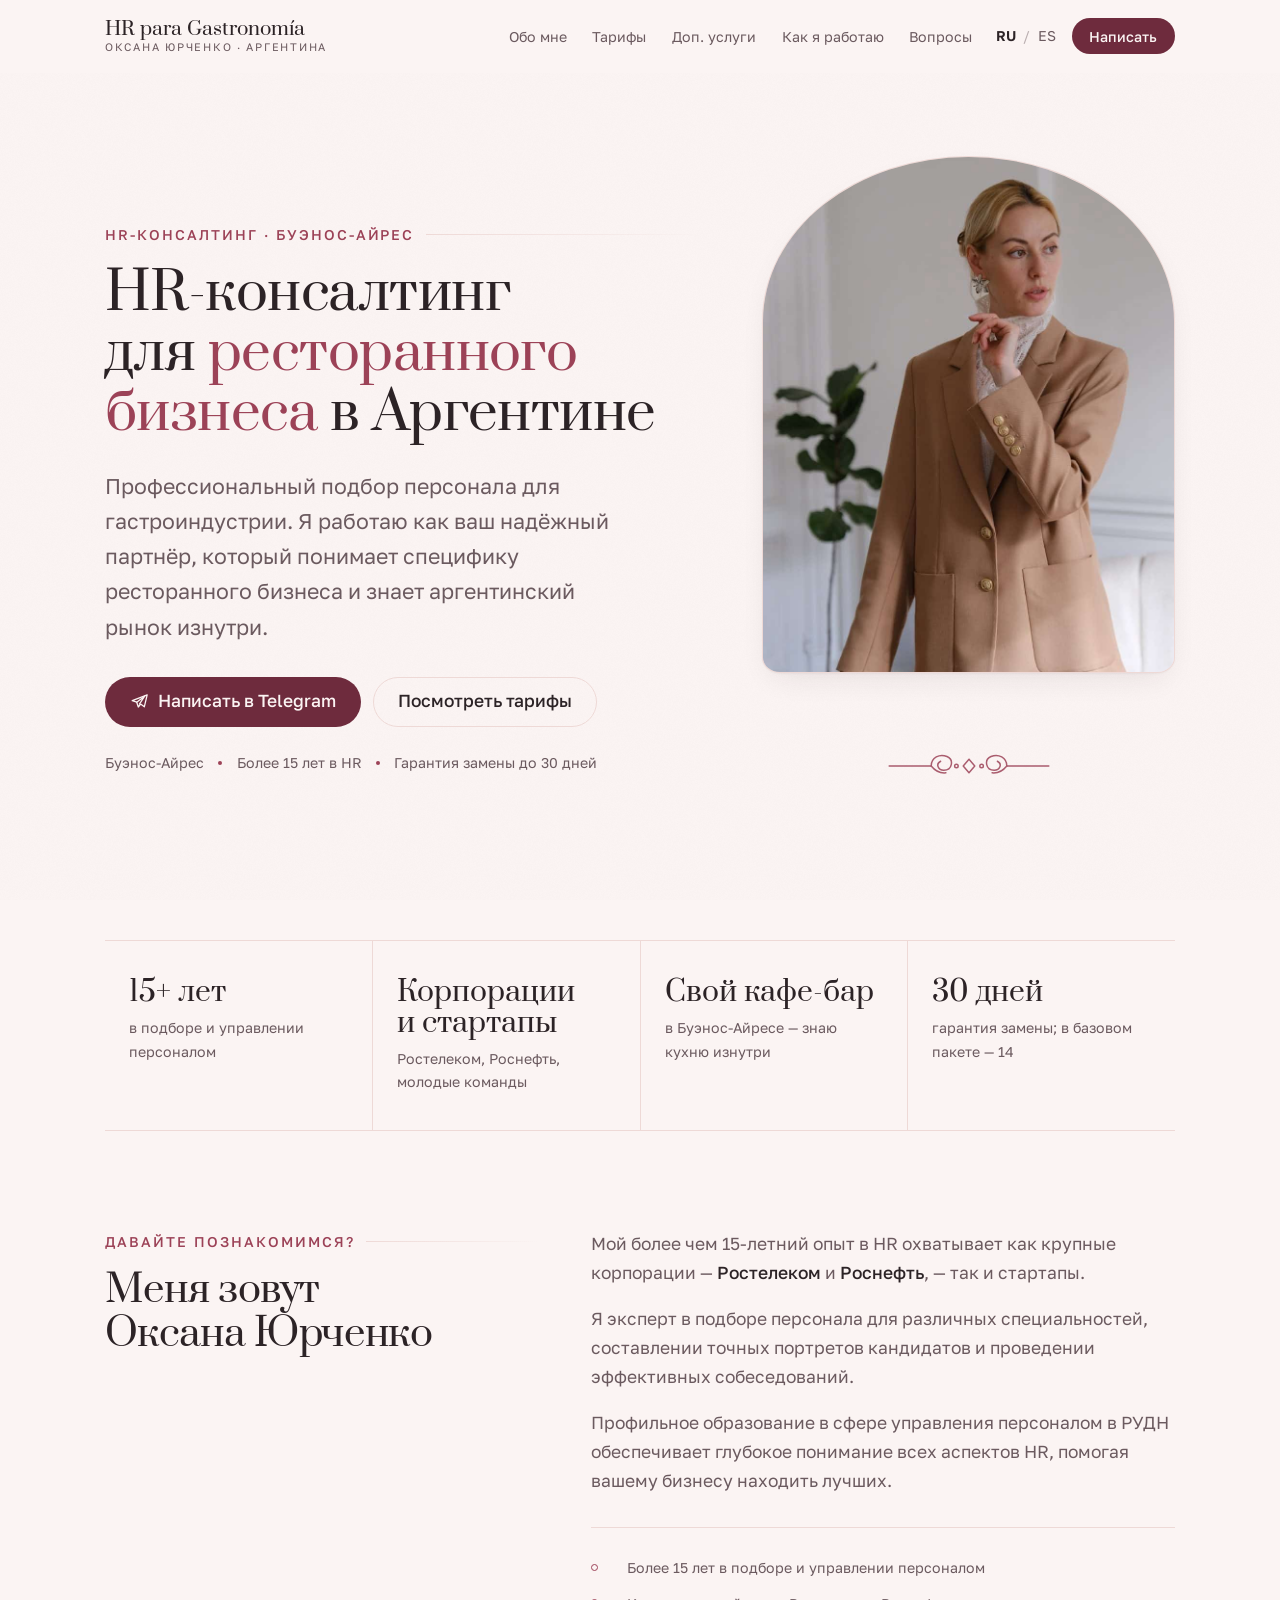
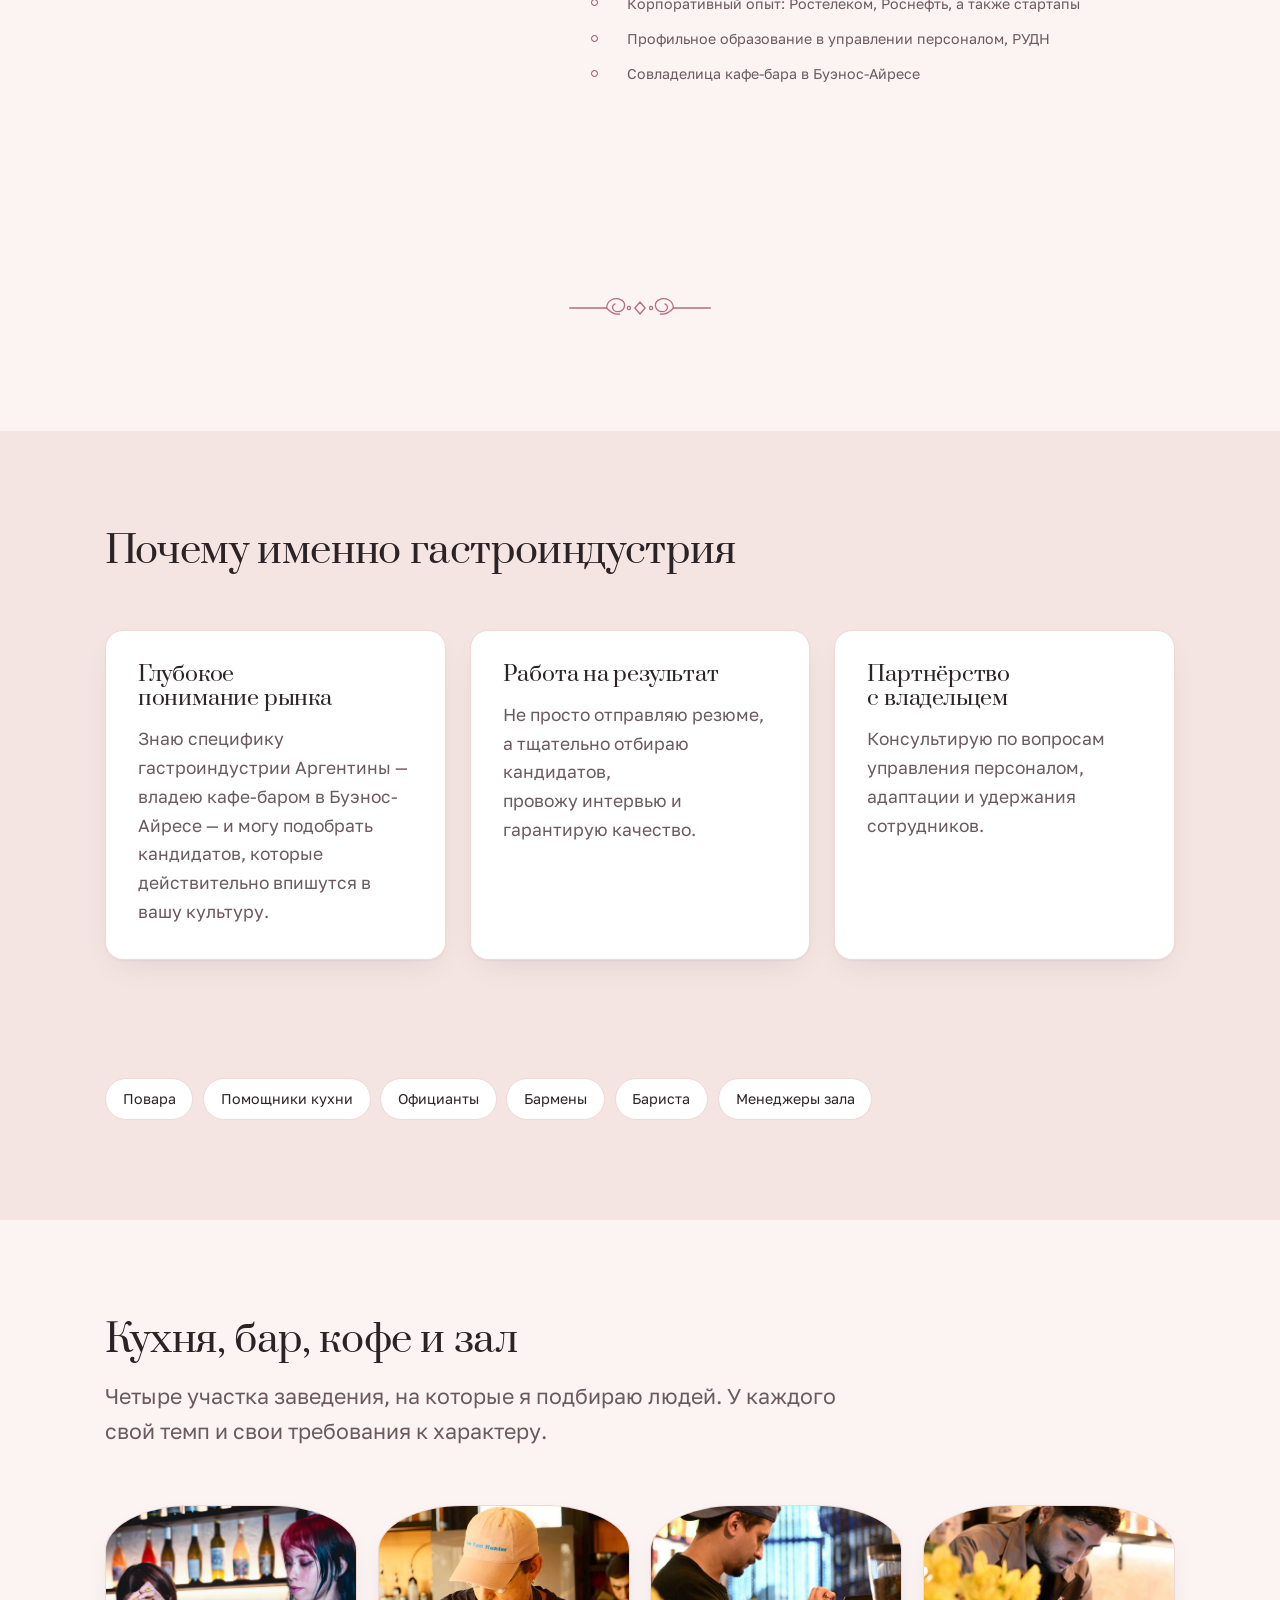
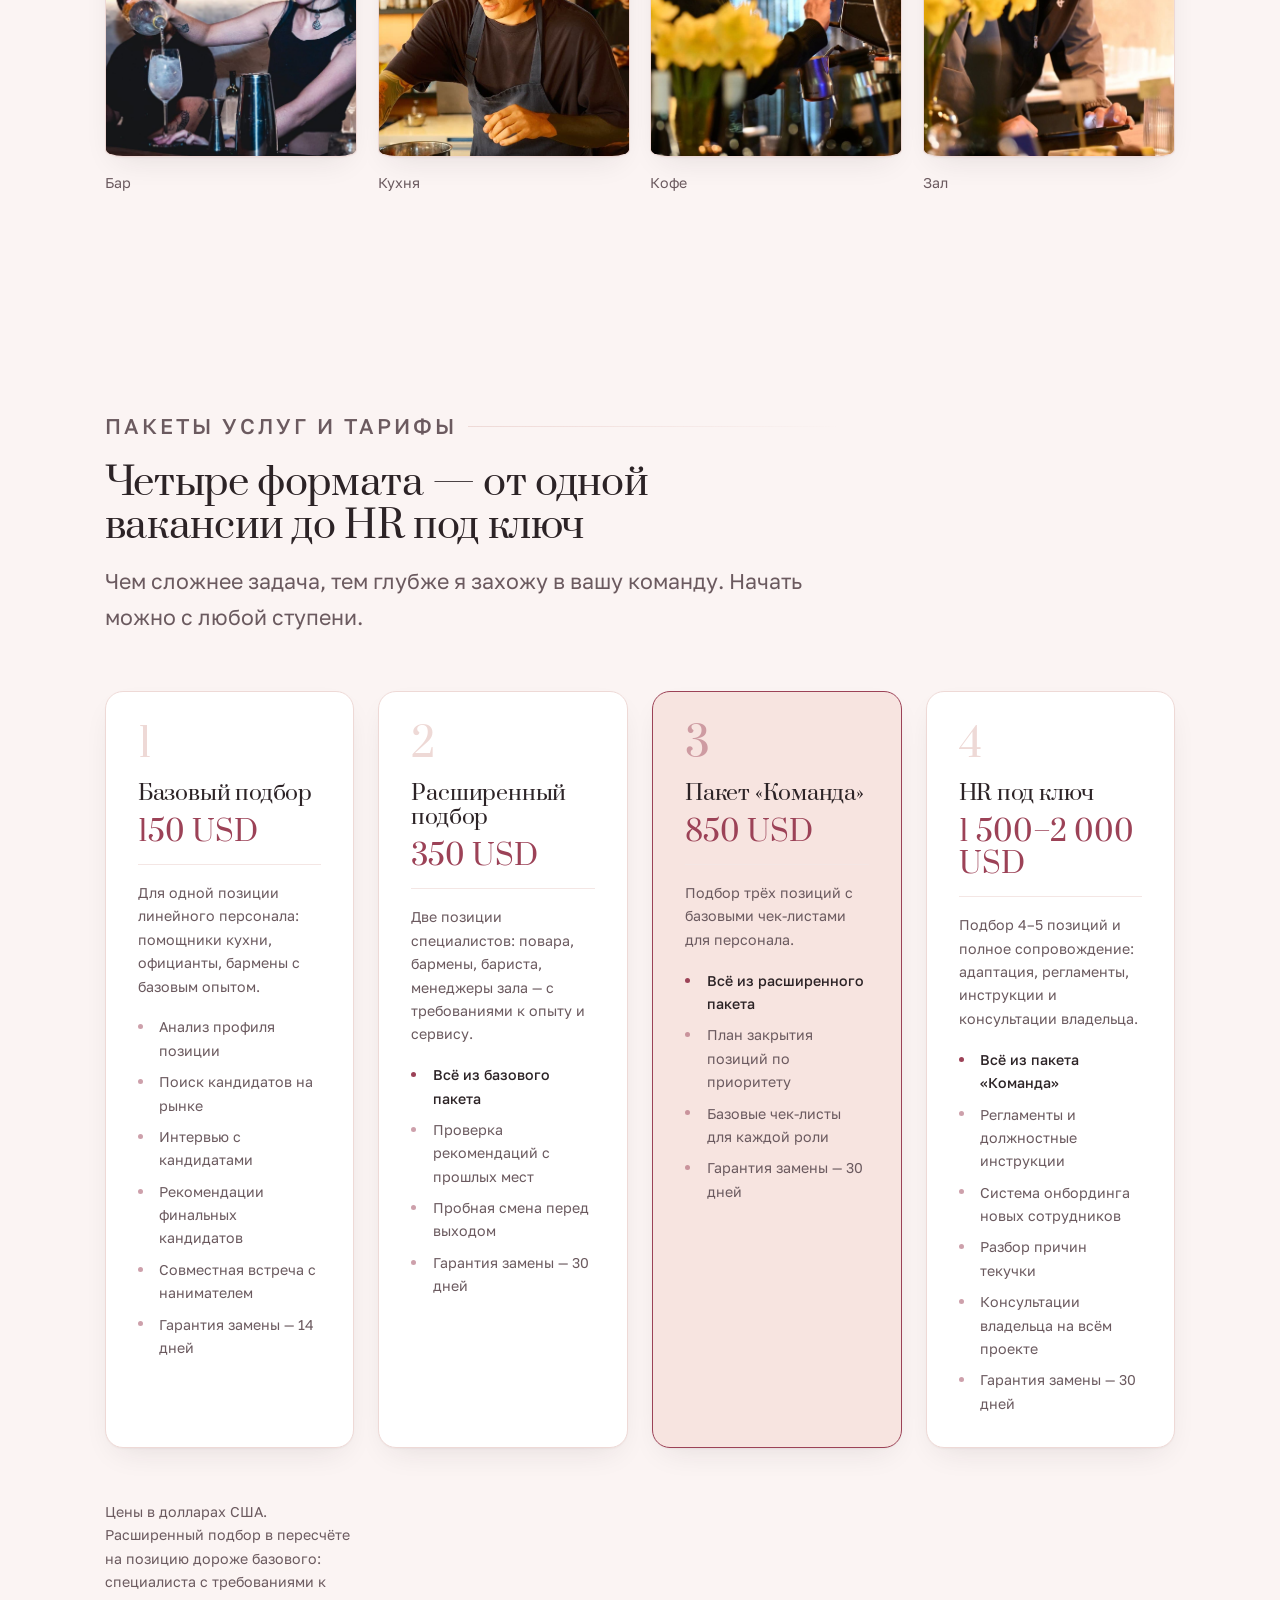
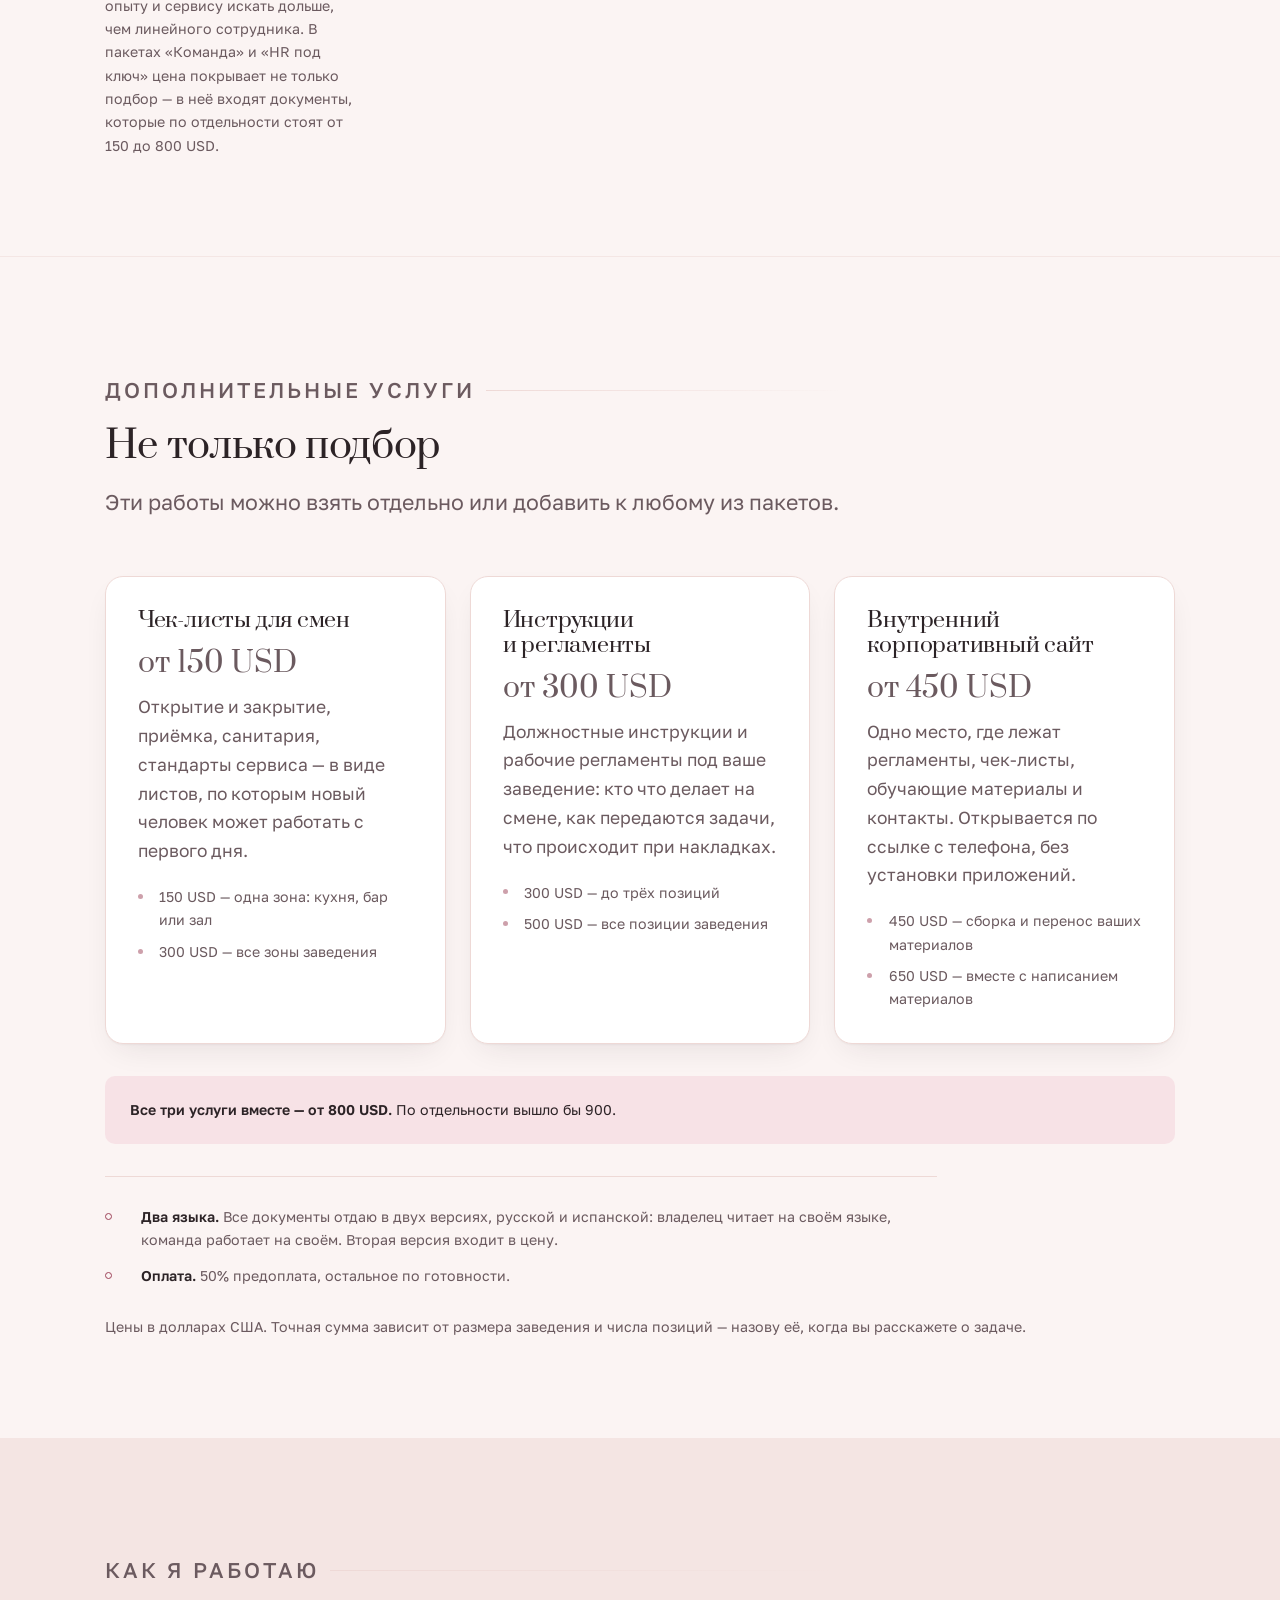
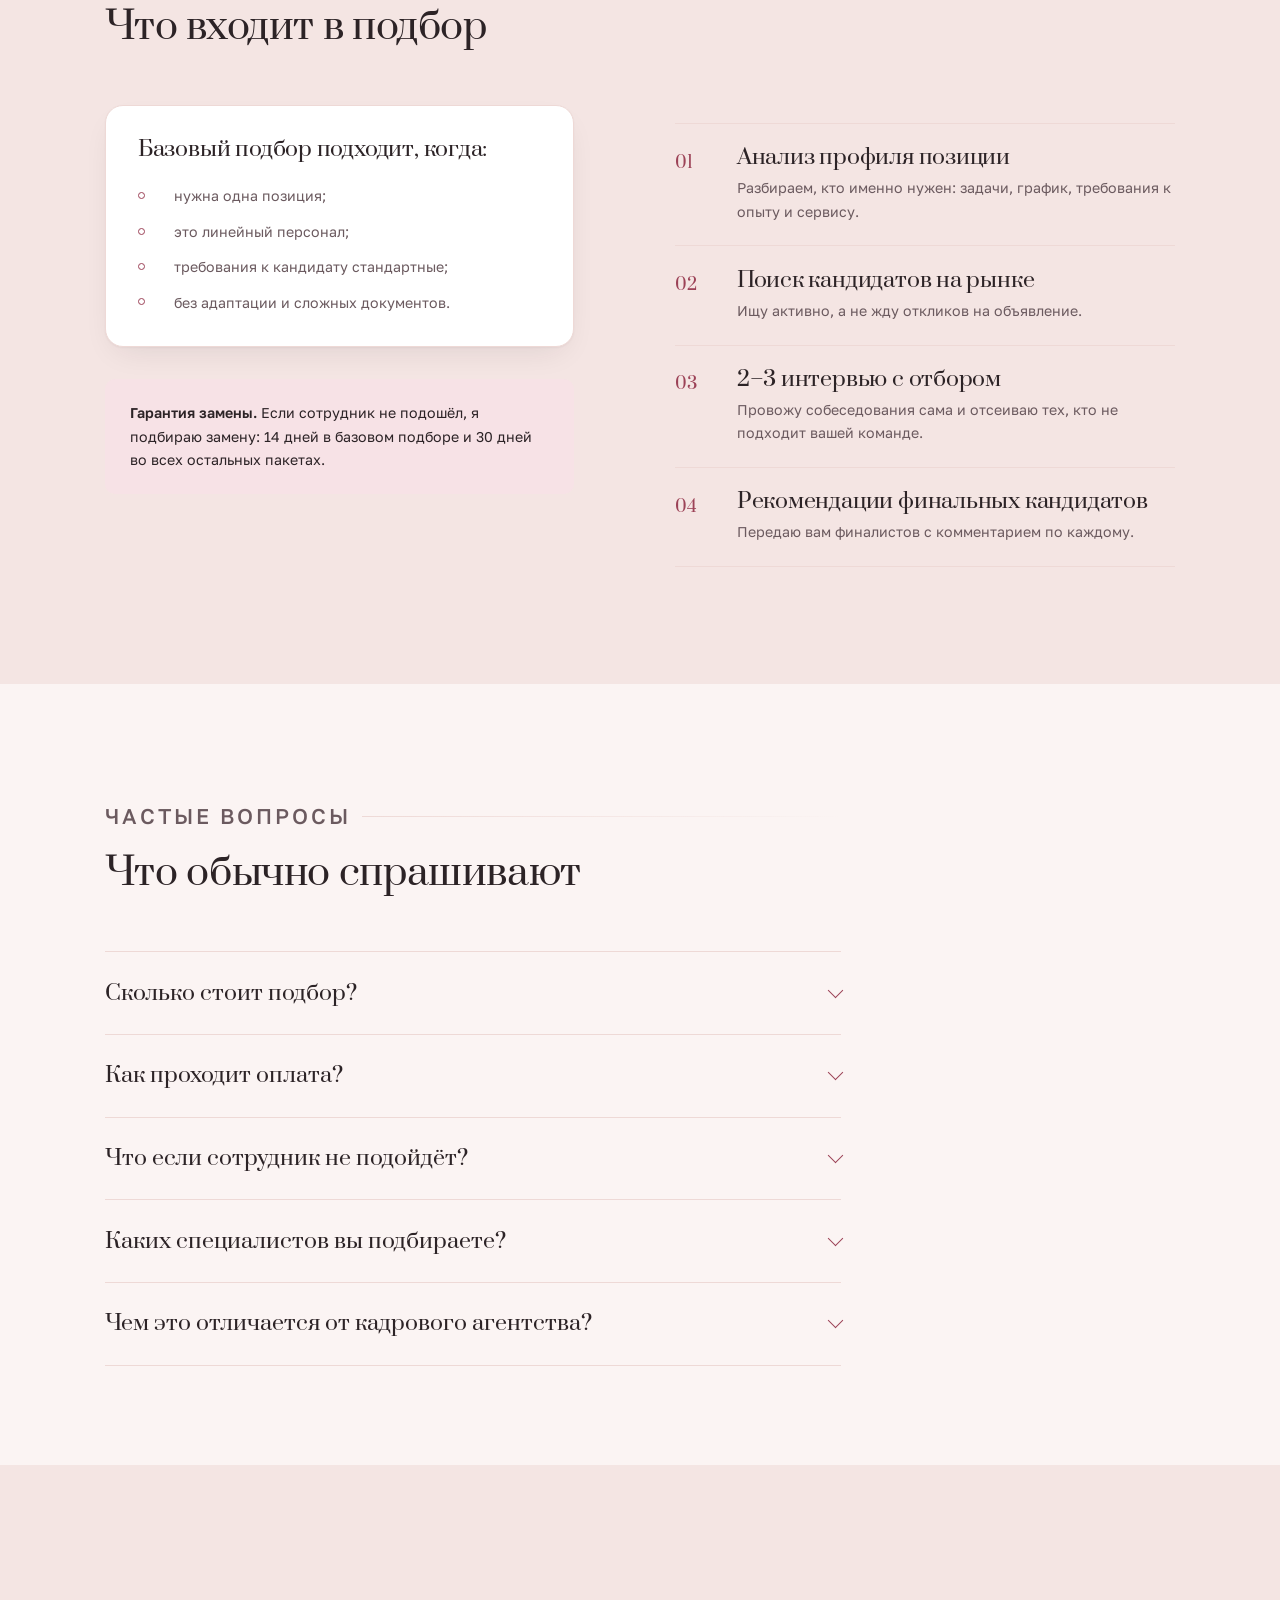
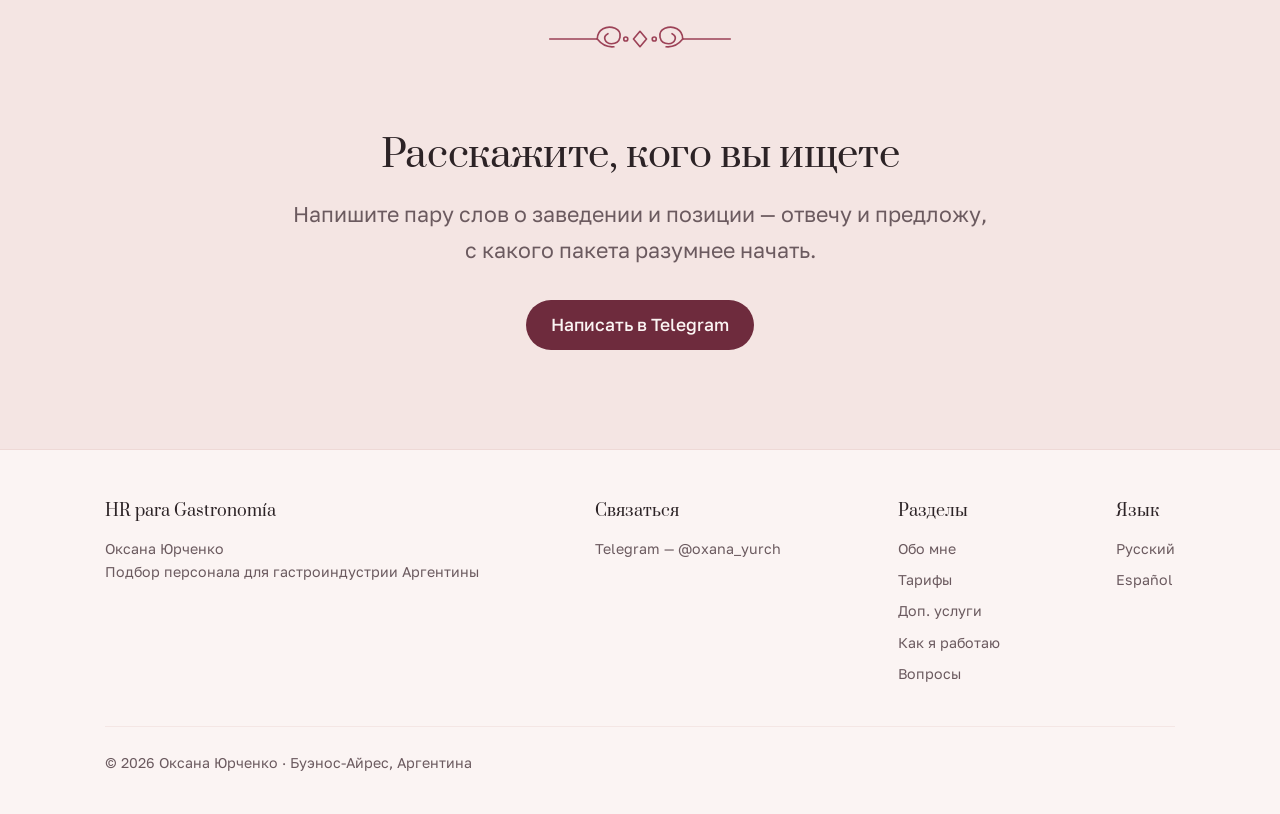
==== commit fe1613ea: "Объяснить под тарифами, почему позиция в расширенном дороже Заказчица подтвердила цену 350 USD за дв" ====
--- a/index.html
+++ b/index.html
@@ -368,8 +368,10 @@
         </article>
 
       <p class="tiers-note">
-        Цены в долларах США. В пакетах «Команда» и «HR под ключ» цена покрывает не только
-        подбор: в неё входят документы, которые по отдельности стоят от 150 до 800 USD.
+        Цены в долларах США. Расширенный подбор в пересчёте на позицию дороже базового:
+        специалиста с требованиями к опыту и сервису искать дольше, чем линейного
+        сотрудника. В пакетах «Команда» и «HR под ключ» цена покрывает не только подбор —
+        в неё входят документы, которые по отдельности стоят от 150 до 800 USD.
       </p>
     </div>
   </section>
